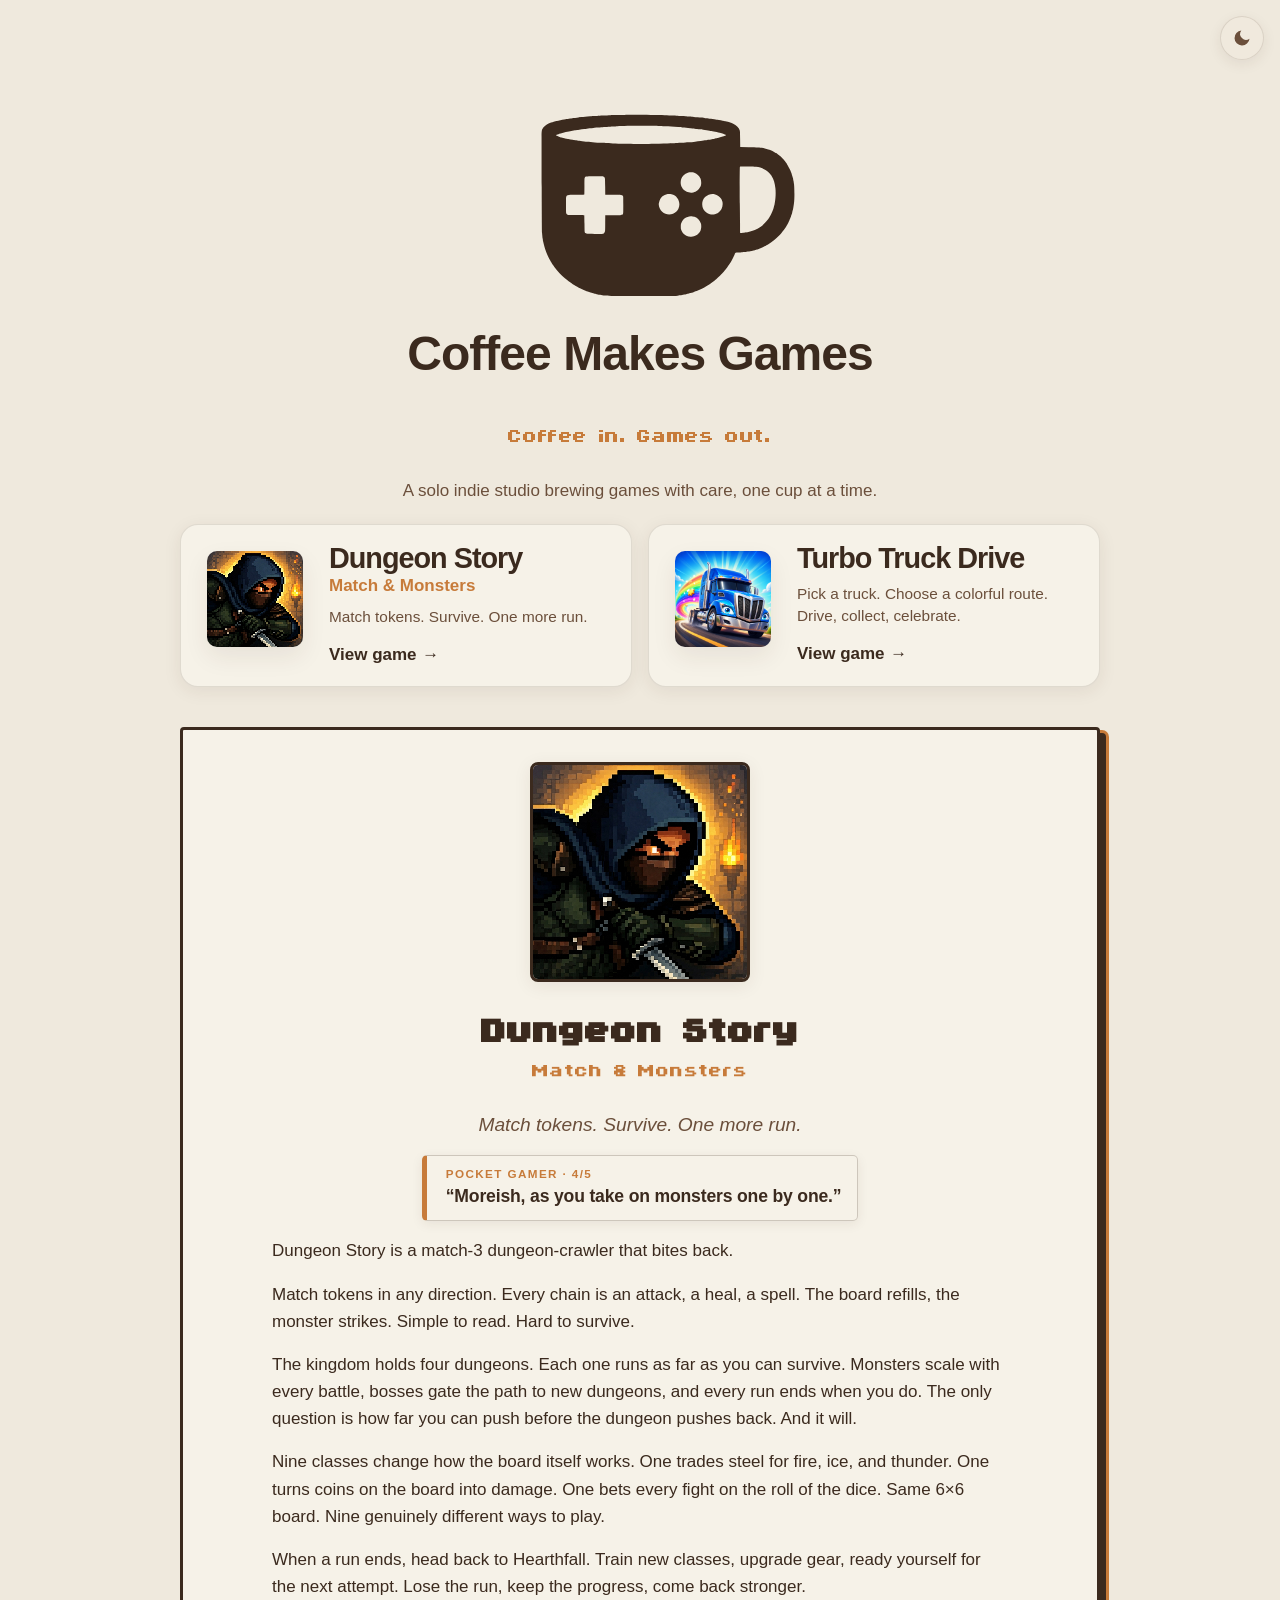
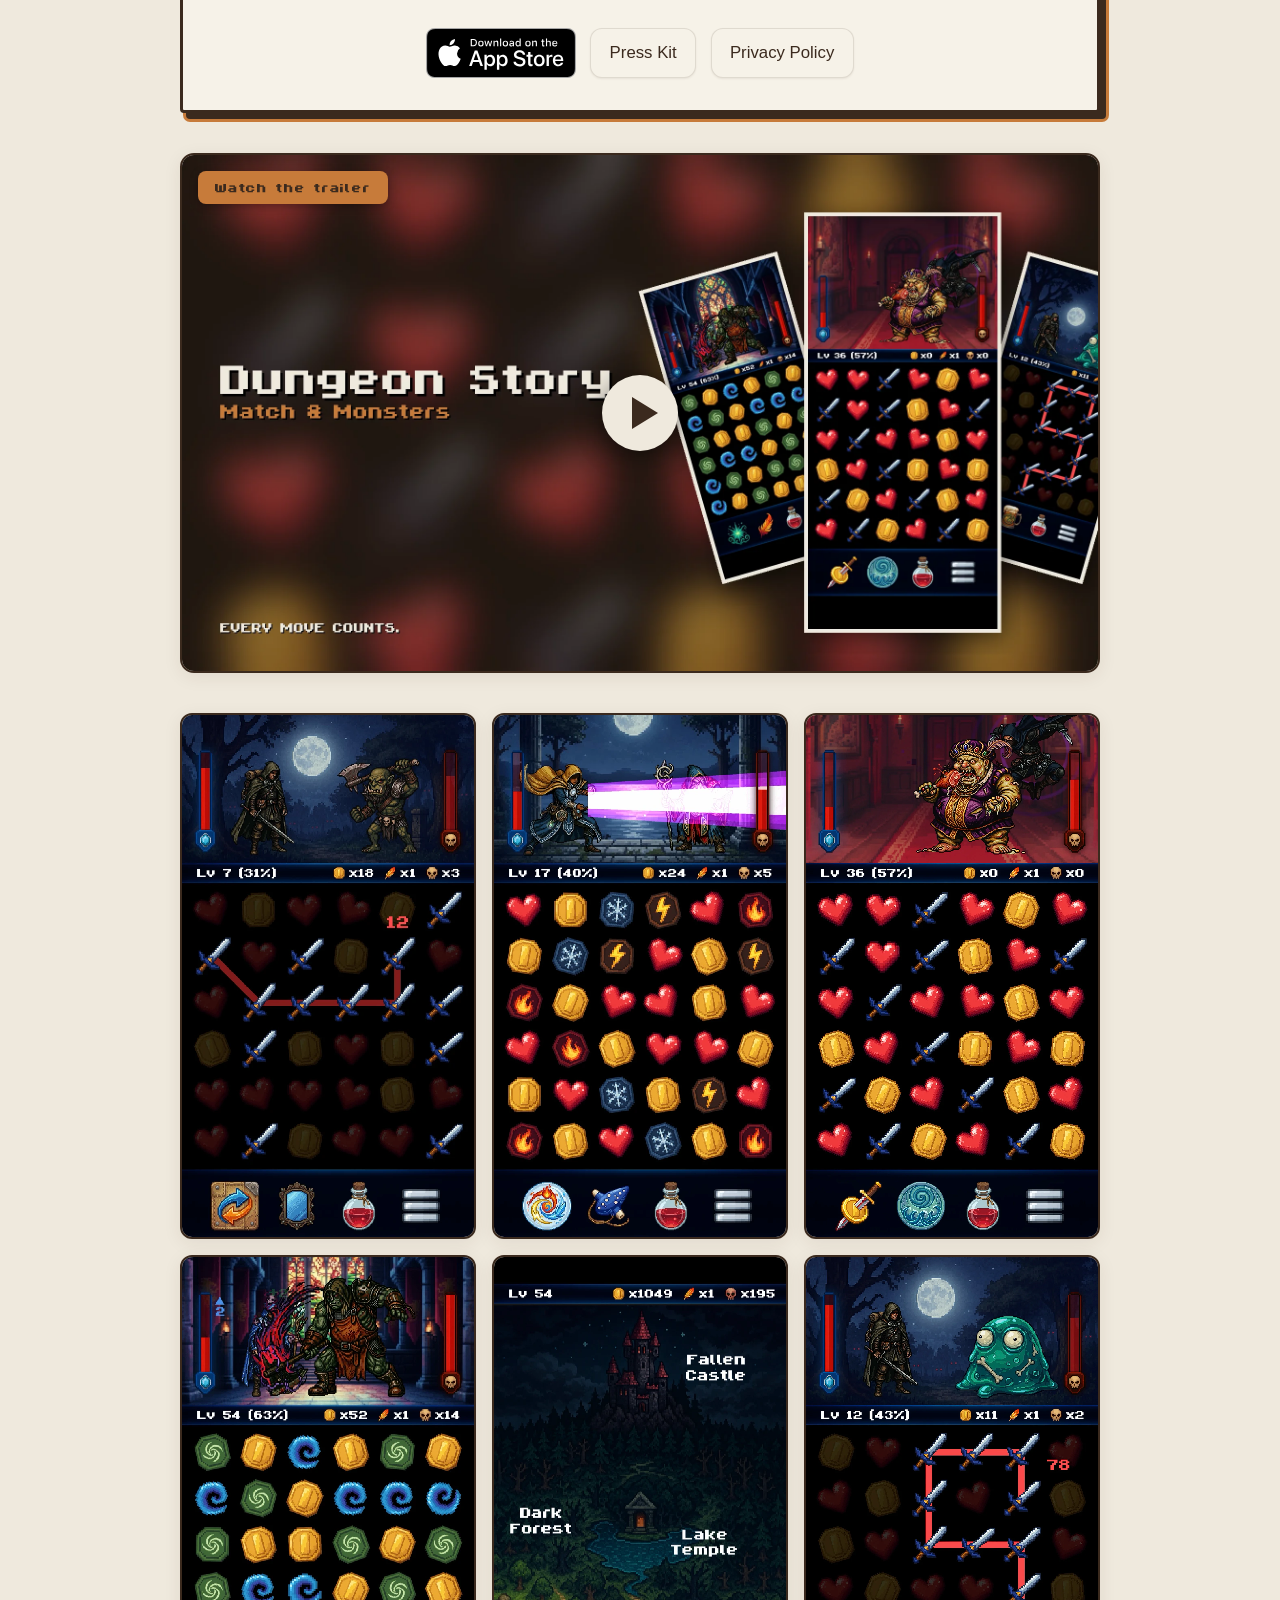
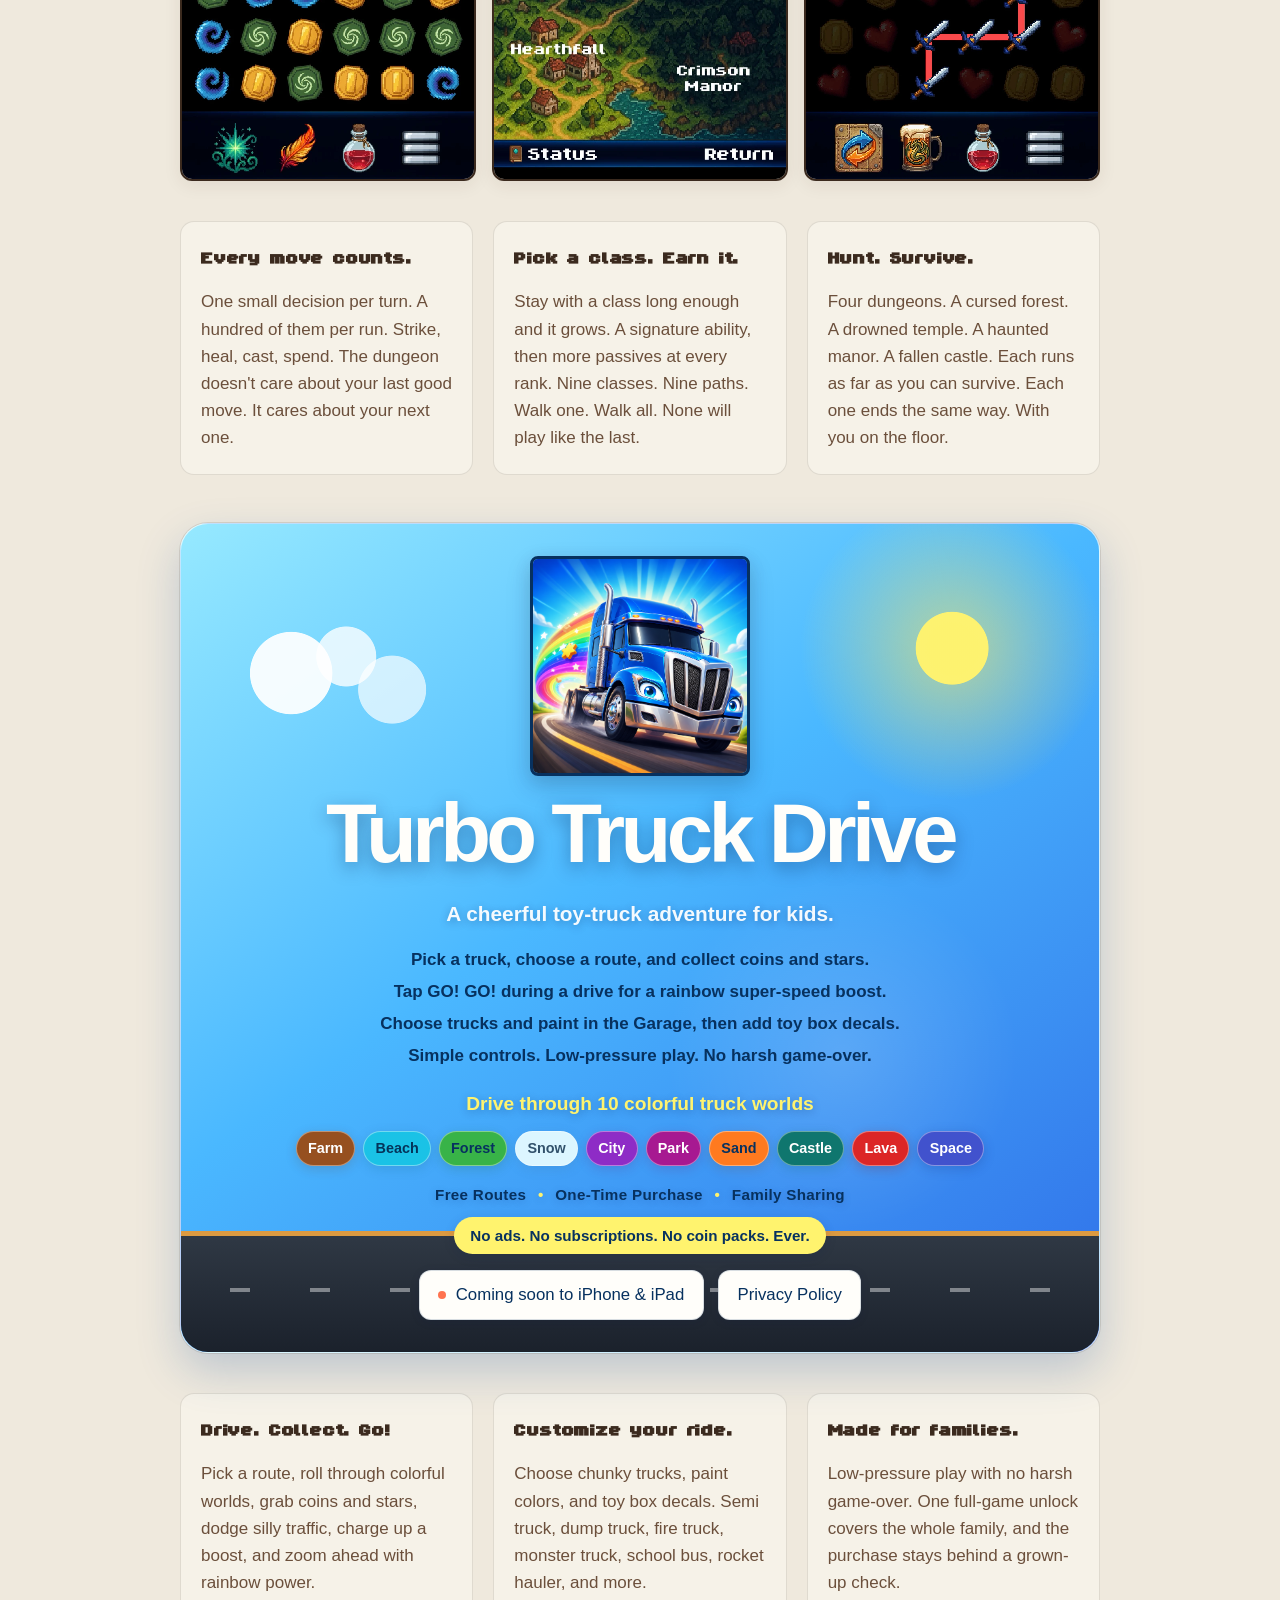
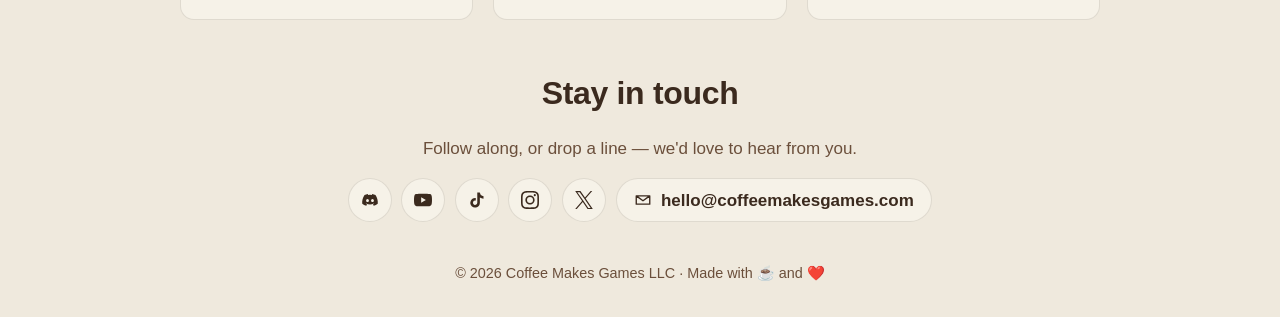
==== index.html @ 4bab3f02 "update studio site Co-authored-by: Copilot <223556219+Copilot@users.noreply.github.com>" ====
<!doctype html>
<html lang="en">
<head>
  <meta charset="utf-8" />
  <meta name="viewport" content="width=device-width, initial-scale=1, viewport-fit=cover" />
  <title>Coffee Makes Games Studio — Indie Games</title>
  <meta name="description" content="Coffee Makes Games is a solo indie studio making games. Dungeon Story: Match &amp; Monsters is available now on the App Store." />
  <meta name="theme-color" content="#EFE9DD" />
  <link rel="canonical" href="https://coffeemakesgames.com/" />

  <link rel="icon" type="image/png" sizes="32x32" href="/assets/favicon-32.png" />
  <link rel="icon" type="image/png" sizes="16x16" href="/assets/favicon-16.png" />
  <link rel="apple-touch-icon" sizes="180x180" href="/assets/apple-touch-icon.png" />

  <meta property="og:type" content="website" />
  <meta property="og:url" content="https://coffeemakesgames.com/" />
  <meta property="og:title" content="Coffee Makes Games — Coffee in. Games out." />
  <meta property="og:description" content="A solo indie studio brewing games with care. Dungeon Story: Match &amp; Monsters is available now on the App Store." />
  <meta property="og:image" content="https://coffeemakesgames.com/assets/og-image.png" />
  <meta name="twitter:card" content="summary_large_image" />
  <meta name="twitter:site" content="@coffeemakesgame" />
  <meta name="twitter:title" content="Coffee Makes Games" />
  <meta name="twitter:description" content="A solo indie studio brewing games with care. Dungeon Story: Match &amp; Monsters is available now on the App Store." />
  <meta name="twitter:image" content="https://coffeemakesgames.com/assets/og-image.png" />

  <link rel="stylesheet" href="/styles.css" />

  <script>
    // Apply saved theme before paint to avoid flash of wrong theme.
    (function () {
      try {
        var saved = localStorage.getItem('theme');
        if (saved === 'dark' || saved === 'light') {
          document.documentElement.setAttribute('data-theme', saved);
        }
      } catch (e) {}
    })();
  </script>
</head>
<body>
  <a class="skip-link" href="#main">Skip to content</a>

  <button class="theme-toggle theme-toggle--floating" type="button" aria-label="Toggle dark mode" aria-pressed="false" title="Toggle dark mode">
    <svg class="icon-moon" viewBox="0 0 24 24" aria-hidden="true" focusable="false">
      <path fill="currentColor" d="M21 12.79A9 9 0 1 1 11.21 3a7 7 0 0 0 9.79 9.79Z"/>
    </svg>
    <svg class="icon-sun" viewBox="0 0 24 24" aria-hidden="true" focusable="false">
      <g fill="none" stroke="currentColor" stroke-width="2" stroke-linecap="round">
        <circle cx="12" cy="12" r="4" fill="currentColor" stroke="none"/>
        <path d="M12 2v2M12 20v2M2 12h2M20 12h2M4.93 4.93l1.41 1.41M17.66 17.66l1.41 1.41M4.93 19.07l1.41-1.41M17.66 6.34l1.41-1.41"/>
      </g>
    </svg>
  </button>

  <header class="site-header" aria-hidden="true">
    <div class="site-header-inner">
      <a class="brand" href="/" aria-label="Coffee Makes Games Studio — home">
        <img src="/assets/studio-mark.svg" alt="" width="24" height="24" />
        <span>Coffee Makes Games Studio</span>
      </a>
      <div class="header-actions">
        <nav aria-label="Primary">
          <a href="#games">Games</a>
          <a href="#contact">Contact</a>
        </nav>
        <button class="theme-toggle" type="button" aria-label="Toggle dark mode" aria-pressed="false" title="Toggle dark mode">
          <svg class="icon-moon" viewBox="0 0 24 24" aria-hidden="true" focusable="false">
            <path fill="currentColor" d="M21 12.79A9 9 0 1 1 11.21 3a7 7 0 0 0 9.79 9.79Z"/>
          </svg>
          <svg class="icon-sun" viewBox="0 0 24 24" aria-hidden="true" focusable="false">
            <g fill="none" stroke="currentColor" stroke-width="2" stroke-linecap="round">
              <circle cx="12" cy="12" r="4" fill="currentColor" stroke="none"/>
              <path d="M12 2v2M12 20v2M2 12h2M20 12h2M4.93 4.93l1.41 1.41M17.66 17.66l1.41 1.41M4.93 19.07l1.41-1.41M17.66 6.34l1.41-1.41"/>
            </g>
          </svg>
        </button>
      </div>
    </div>
  </header>

  <main id="main">
    <section class="hero">
      <div class="hero-logo">
                <svg xmlns="http://www.w3.org/2000/svg" viewBox="0 250 1472.620325 1397.704157" preserveAspectRatio="xMidYMid meet" class="cmg-mark" aria-label="Coffee Makes Games" role="img">
          <g transform="translate(-87.615694,1647.870927) scale(0.100000,-0.100000)"
        fill="#000000" stroke="none">
            <path class="mug" fill="currentColor" d="M5695 10549 c-77 -3 -257 -7 -400 -8 -143 -1 -332 -6 -420 -11 -88
        -6 -275 -15 -415 -20 -140 -5 -295 -14 -345 -20 -49 -5 -128 -10 -175 -10 -47
        0 -150 -6 -230 -14 -239 -24 -389 -38 -500 -46 -58 -4 -143 -13 -190 -18 -112
        -15 -268 -33 -355 -42 -38 -4 -97 -12 -130 -18 -83 -15 -199 -33 -265 -42 -79
        -10 -299 -52 -375 -71 -22 -6 -53 -13 -70 -15 -16 -3 -55 -12 -85 -20 -30 -9
        -80 -22 -110 -30 -30 -9 -68 -20 -85 -26 -16 -5 -43 -14 -60 -18 -116 -33
        -292 -118 -380 -185 -80 -61 -96 -78 -145 -155 -78 -121 -85 -171 -84 -565 1
        -176 4 -1465 8 -2865 4 -1552 11 -2588 17 -2655 25 -276 29 -312 39 -345 5
        -19 10 -50 10 -69 0 -19 6 -60 14 -90 15 -57 30 -124 46 -196 5 -22 18 -71 30
        -110 11 -38 25 -83 30 -100 17 -59 65 -192 110 -305 44 -110 116 -259 175
        -365 19 -33 37 -67 41 -75 20 -41 179 -283 248 -375 144 -192 409 -475 591
        -632 121 -104 519 -393 540 -393 3 0 33 -17 67 -38 52 -32 168 -97 238 -133
        66 -34 254 -119 320 -144 25 -10 54 -21 65 -26 11 -5 34 -13 50 -18 17 -5 55
        -19 85 -31 30 -12 69 -25 85 -30 17 -5 44 -13 60 -18 17 -6 57 -18 90 -27 33
        -9 76 -22 95 -28 19 -6 53 -14 75 -18 22 -4 60 -13 85 -19 95 -24 137 -32 195
        -40 33 -4 92 -12 130 -18 39 -6 102 -16 140 -22 170 -26 594 -31 2368 -27
        1651 3 1829 5 1897 20 41 10 91 17 110 17 51 0 321 51 401 76 26 8 55 14 65
        14 17 0 65 13 149 42 17 5 46 14 65 18 34 8 106 32 145 49 20 9 70 28 148 57
        23 9 57 22 75 30 17 8 47 20 65 28 177 76 381 187 622 339 27 17 323 239 365
        273 113 94 363 340 455 448 28 32 64 75 81 95 55 64 179 234 235 321 85 132
        92 143 113 180 11 19 30 53 42 75 13 22 46 87 74 145 50 103 61 125 95 205 43
        98 24 89 202 97 87 3 193 11 236 17 43 6 104 11 135 11 31 1 86 7 122 15 36 8
        83 14 104 15 22 0 65 6 95 14 63 16 136 33 196 46 22 4 54 12 70 18 17 6 57
        18 90 27 56 16 76 23 175 60 125 47 191 75 315 137 92 45 78 37 220 123 243
        147 417 286 629 506 160 166 359 425 425 554 6 11 26 47 45 80 19 33 44 80 56
        105 12 25 26 52 31 60 5 8 12 22 15 30 3 8 12 29 19 45 35 80 44 103 60 145 9
        25 23 60 31 78 8 18 14 39 14 47 0 8 6 29 14 47 23 56 38 101 46 143 11 52 29
        121 43 165 6 19 14 58 18 85 4 28 12 75 17 105 36 182 50 358 54 653 3 260
        -11 598 -28 675 -8 35 -14 80 -14 101 0 21 -7 58 -15 81 -8 23 -15 54 -15 68
        0 14 -7 50 -16 81 -8 31 -22 81 -31 111 -8 30 -21 70 -29 88 -8 18 -14 39 -14
        47 0 8 -7 31 -16 52 -9 21 -22 52 -29 68 -7 17 -22 54 -34 83 -32 79 -138 279
        -182 346 -21 32 -39 60 -39 63 0 10 -129 173 -194 247 -107 120 -335 311 -416
        349 -8 4 -28 16 -45 27 -59 37 -258 133 -340 163 -107 38 -133 47 -215 68 -25
        6 -67 17 -94 25 -26 8 -60 14 -75 14 -14 0 -42 5 -61 10 -75 23 -275 33 -755
        39 l-500 6 -5 460 c-5 471 -6 476 -46 558 -8 16 -14 33 -14 37 0 19 -60 97
        -112 145 -64 61 -138 110 -233 154 -38 18 -82 39 -97 47 -14 8 -35 14 -45 14
        -10 0 -23 4 -28 9 -6 4 -44 18 -85 30 -41 13 -91 28 -110 34 -19 6 -53 14 -75
        17 -22 4 -60 12 -85 18 -92 22 -304 63 -380 72 -60 8 -158 23 -291 46 -47 7
        -104 14 -126 14 -23 0 -77 7 -120 15 -43 8 -103 15 -133 15 -30 0 -75 5 -100
        11 -25 6 -97 14 -160 19 -147 11 -327 28 -455 41 -55 6 -170 15 -255 20 -85 5
        -193 13 -240 18 -47 6 -130 10 -185 11 -55 0 -143 5 -195 11 -52 5 -198 14
        -325 19 -126 5 -349 14 -495 20 -615 25 -2013 37 -2355 19z m2125 -650 c58 -5
        186 -11 285 -14 171 -5 434 -22 735 -47 74 -6 182 -14 240 -18 127 -9 294 -25
        455 -45 66 -9 140 -15 165 -15 25 0 65 -5 90 -11 25 -6 88 -14 140 -19 52 -5
        129 -14 170 -20 41 -6 127 -18 190 -26 131 -17 277 -39 365 -56 33 -6 85 -15
        115 -18 122 -16 505 -101 595 -131 17 -6 44 -14 60 -19 17 -4 41 -12 55 -18
        39 -15 103 -40 123 -46 25 -8 1 -44 -38 -55 -16 -5 -55 -19 -85 -31 -30 -12
        -77 -28 -105 -36 -27 -8 -72 -21 -100 -30 -27 -8 -68 -19 -90 -23 -22 -4 -56
        -12 -75 -19 -39 -12 -120 -31 -165 -38 -16 -3 -59 -11 -95 -19 -175 -37 -217
        -45 -245 -45 -16 0 -55 -7 -85 -15 -30 -8 -71 -15 -90 -15 -19 0 -71 -6 -115
        -14 -107 -20 -231 -37 -335 -46 -47 -4 -119 -12 -160 -18 -107 -16 -274 -32
        -430 -42 -74 -5 -169 -14 -210 -19 -41 -6 -122 -11 -180 -11 -58 -1 -154 -5
        -215 -10 -104 -9 -282 -16 -1070 -40 -423 -12 -1671 -12 -2060 0 -165 6 -446
        15 -625 20 -179 5 -334 12 -345 15 -11 3 -117 10 -235 15 -233 10 -433 24
        -605 42 -60 6 -157 14 -215 18 -103 7 -228 21 -385 41 -44 6 -120 15 -170 20
        -49 5 -108 13 -130 19 -22 5 -61 10 -86 10 -25 0 -59 4 -75 10 -16 5 -63 14
        -104 19 -83 11 -171 26 -240 43 -25 6 -65 14 -90 18 -25 4 -67 13 -95 20 -27
        6 -77 19 -110 27 -33 8 -82 20 -110 28 -27 8 -59 16 -70 19 -39 9 -91 29 -200
        76 -50 22 -50 22 -20 46 17 13 36 24 43 24 8 0 28 6 45 13 52 22 100 38 137
        47 19 4 49 13 65 18 99 35 360 94 640 146 44 8 107 20 140 26 33 6 89 15 125
        20 36 4 92 12 125 18 116 21 211 34 298 42 49 4 116 13 150 19 72 12 238 30
        387 41 58 5 134 13 170 19 36 6 94 11 130 11 36 0 120 7 185 15 66 8 158 15
        205 15 47 0 148 7 225 15 77 8 190 15 250 15 61 0 166 5 235 11 309 26 2246
        33 2520 8z m5545 -2374 c339 -45 583 -157 770 -357 84 -89 97 -106 146 -189
        119 -201 179 -397 213 -704 28 -242 14 -599 -30 -810 -8 -38 -14 -81 -14 -94
        0 -13 -6 -44 -14 -70 -14 -43 -25 -86 -46 -171 -9 -39 -26 -90 -45 -135 -7
        -16 -20 -50 -30 -75 -29 -74 -126 -267 -162 -321 -18 -28 -33 -53 -33 -55 0
        -3 -35 -51 -77 -107 -156 -207 -387 -408 -588 -512 -27 -14 -57 -29 -65 -34
        -102 -59 -322 -133 -520 -175 -81 -17 -388 -50 -417 -44 -17 3 -18 33 -18 583
        -1 319 -7 821 -14 1115 -12 505 -8 2140 5 2162 10 16 808 10 939 -7z m-3629
        -331 c182 -59 341 -203 402 -364 44 -116 48 -338 7 -420 -7 -14 -21 -43 -31
        -65 -41 -87 -190 -245 -231 -245 -5 0 -14 -5 -21 -12 -24 -24 -111 -49 -232
        -67 -87 -14 -219 13 -327 65 -78 37 -204 143 -224 189 -5 11 -19 36 -30 55
        -78 128 -94 324 -40 485 55 167 195 301 386 371 78 28 265 33 341 8z m-5241
        -252 c82 -57 79 -37 85 -567 l5 -470 470 -5 c526 -6 510 -3 558 -80 22 -35 22
        -39 22 -520 0 -485 0 -485 -23 -516 -53 -71 -35 -68 -557 -74 l-470 -5 -3
        -473 c-2 -516 1 -487 -61 -555 -55 -61 -52 -60 -550 -58 -475 3 -485 4 -537
        48 -54 47 -53 34 -58 549 -3 262 -9 481 -13 485 -5 5 -220 9 -478 11 -529 3
        -496 -1 -556 82 -29 39 -29 39 -29 511 0 652 -63 589 593 593 364 2 477 6 477
        15 0 7 1 224 3 482 2 470 2 470 27 503 50 68 41 66 505 72 530 6 539 6 590
        -28z m3950 -1017 c365 -75 563 -494 400 -845 -31 -67 -45 -85 -114 -156 -227
        -228 -594 -236 -831 -17 -116 108 -201 293 -200 440 0 35 31 168 52 223 103
        269 392 417 693 355z m2503 9 c177 -44 292 -124 387 -269 109 -167 117 -393
        21 -595 -33 -68 -160 -209 -207 -229 -13 -6 -31 -15 -39 -20 -113 -67 -303
        -91 -429 -55 -101 30 -243 113 -291 171 -109 132 -144 216 -156 383 -8 95 25
        252 62 301 5 8 19 31 29 52 11 22 52 69 91 107 146 138 353 198 532 154z
        m-1278 -1298 c47 -7 99 -19 115 -26 187 -79 284 -179 365 -375 48 -116 27
        -354 -42 -477 -39 -70 -144 -183 -195 -211 -152 -83 -184 -92 -340 -91 -78 1
        -148 5 -155 10 -7 6 -40 21 -73 34 -74 29 -178 104 -226 162 -37 45 -99 152
        -99 172 0 6 -7 25 -16 41 -26 46 -25 282 0 350 98 265 280 400 571 423 6 1 48
        -5 95 -12z"/>
            <path id="wispL" class="wisp wisp-l" transform="translate(-2200, 0)" fill="currentColor" d="M6447 16473 c-3 -5 15 -29 40 -54 187 -181 283 -425 283 -717 0 -141
        -6 -184 -47 -332 -95 -341 -323 -636 -883 -1140 -172 -155 -243 -223 -400
        -386 -101 -105 -189 -210 -254 -303 -57 -81 -69 -103 -171 -311 -17 -34 -69
        -208 -91 -305 -26 -114 -26 -473 0 -590 23 -103 57 -217 68 -230 4 -5 8 -18 8
        -28 0 -10 6 -31 14 -45 8 -15 31 -61 51 -102 153 -313 420 -577 755 -745 101
        -51 153 -73 205 -89 33 -10 70 -22 82 -27 42 -16 37 21 -10 70 -24 25 -61 69
        -83 96 -21 28 -42 52 -45 55 -3 3 -9 12 -12 20 -4 8 -16 29 -27 45 -123 190
        -180 393 -180 647 0 225 25 355 110 568 125 314 358 606 795 995 258 229 525
        516 621 665 91 143 191 358 214 460 4 19 12 55 18 80 38 160 49 311 32 435 -7
        50 -15 113 -19 140 -4 28 -12 66 -19 85 -6 19 -20 62 -31 95 -31 93 -44 126
        -68 170 -12 22 -32 60 -45 85 -71 136 -277 367 -413 460 -27 19 -52 38 -55 41
        -3 3 -27 19 -53 35 -27 16 -61 37 -75 46 -15 10 -34 20 -42 24 -8 3 -22 10
        -30 15 -8 5 -22 12 -30 15 -8 3 -28 12 -45 19 -88 37 -159 53 -168 38z"/>
            <path id="wispR" class="wisp wisp-r" transform="translate(1100, 0)" fill="currentColor" d="M8513 15122 c-9 -6 -9 -13 0 -29 17 -30 52 -102 68 -138 85 -199 61
        -547 -52 -745 -5 -8 -13 -25 -19 -38 -5 -12 -27 -48 -47 -80 -21 -31 -41 -64
        -44 -72 -34 -76 -343 -386 -664 -666 -228 -199 -527 -527 -601 -659 -76 -137
        -111 -224 -158 -395 -56 -202 -40 -504 38 -733 9 -26 20 -55 24 -64 5 -10 25
        -49 43 -88 84 -174 266 -361 431 -444 23 -12 50 -26 58 -31 32 -18 89 -40 107
        -40 10 -1 29 -7 43 -15 58 -33 87 -12 50 35 -18 23 -90 164 -90 176 0 3 -6 20
        -13 37 -25 60 -39 102 -48 147 -4 25 -13 61 -18 80 -17 55 -14 284 5 354 101
        389 267 611 809 1075 325 280 475 434 580 601 38 59 95 172 95 187 0 6 6 24
        14 40 46 93 76 265 76 438 0 188 -29 330 -105 500 -7 17 -16 37 -19 45 -3 8
        -15 29 -26 45 -11 17 -23 37 -27 45 -48 106 -280 320 -423 392 -25 12 -52 28
        -60 35 -9 6 -21 9 -27 5z"/>
          
            <use href="#wispR" class="wisp wisp-r-2" transform="translate(-1100, 0)" />
          </g>
        </svg>
      </div>
      <h1 class="wordmark">Coffee Makes Games</h1>
      <p class="tagline">Coffee in. Games out.</p>
      <p class="hero-sub">A solo indie studio brewing games with care, one cup at a time.</p>
    </section>

    <section id="games" class="games-catalog" aria-labelledby="games-title">
      <h2 id="games-title" class="visually-hidden">Games</h2>

      <div class="game-card-grid">
        <a class="game-card game-card--dungeon" href="#dungeon-story">
          <span class="game-card-art">
            <img src="/assets/dungeon-story/app-icon.png" alt="" width="220" height="220" loading="lazy" />
          </span>
          <span class="game-card-content">
            <span class="game-card-title">Dungeon Story</span>
            <span class="game-card-kicker">Match &amp; Monsters</span>
            <span class="game-card-copy">Match tokens. Survive. One more run.</span>
            <span class="game-card-link">View game</span>
          </span>
        </a>

        <a class="game-card game-card--truck" href="#turbo-truck-drive">
          <span class="game-card-art">
            <img src="/assets/turbo-truck-drive/app-icon.png" alt="" width="1024" height="1024" loading="lazy" />
          </span>
          <span class="game-card-content">
            <span class="game-card-title">Turbo Truck Drive</span>
            <span class="game-card-copy">Pick a truck. Choose a colorful route. Drive, collect, celebrate.</span>
            <span class="game-card-link">View game</span>
          </span>
        </a>
      </div>
    </section>

    <section id="dungeon-story" class="game-block">
      <div class="pixel-frame">
        <img class="key-art" src="/assets/dungeon-story/app-icon.png" alt="Dungeon Story key art — a hooded rogue with a torch in a dungeon" width="220" height="220" />
        <h2 class="pixel-title">Dungeon Story</h2>
        <p class="pixel-subtitle">Match &amp; Monsters</p>
        <p class="pixel-tagline">Match tokens. Survive. One more run.</p>
        <a class="review-badge" href="https://www.pocketgamer.com/dungeon-story-match-monsters/review/" rel="noopener" target="_blank" aria-label="Read Pocket Gamer's Dungeon Story: Match &amp; Monsters review">
          <span class="review-badge-meta">Pocket Gamer · 4/5</span>
          <span class="review-badge-quote">“Moreish, as you take on monsters one by one.”</span>
        </a>

        <p class="pitch">
          Dungeon Story is a match-3 dungeon-crawler that bites back.
        </p>

        <p class="pitch">
          Match tokens in any direction. Every chain is an attack, a heal, a spell. The board refills, the
          monster strikes. Simple to read. Hard to survive.
        </p>

        <p class="pitch">
          The kingdom holds four dungeons. Each one runs as far as you can survive. Monsters scale with every
          battle, bosses gate the path to new dungeons, and every run ends when you do. The only question is how
          far you can push before the dungeon pushes back. And it will.
        </p>

        <p class="pitch">
          Nine classes change how the board itself works. One trades steel for fire, ice, and thunder. One turns
          coins on the board into damage. One bets every fight on the roll of the dice. Same 6×6 board. Nine
          genuinely different ways to play.
        </p>

        <p class="pitch">
          When a run ends, head back to Hearthfall. Train new classes, upgrade gear, ready yourself for the next
          attempt. Lose the run, keep the progress, come back stronger.
        </p>

        <div class="cta-row">
          <a class="appstore-badge" href="https://apps.apple.com/us/app/dungeon-story-match-monsters/id6764169713" rel="noopener" target="_blank" aria-label="Download Dungeon Story: Match &amp; Monsters on the App Store">
            <img src="/assets/app-store-badge.svg" alt="Download on the App Store" width="120" height="40" />
          </a>
          <a class="policy-cta" href="/dungeon-story/press/">Press Kit</a>
          <a class="policy-cta" href="/dungeon-story/privacy/">Privacy Policy</a>
        </div>
      </div>

      <div class="trailer">
        <button class="trailer-thumb" type="button" aria-label="Play Dungeon Story trailer" data-video-id="pGMHCuEA0Os">
          <img src="/assets/dungeon-story/trailer-poster.webp" alt="Dungeon Story — Match &amp; Monsters trailer" width="1920" height="1080" loading="lazy" />
          <span class="trailer-play" aria-hidden="true">
            <svg viewBox="0 0 80 80" width="80" height="80" focusable="false">
              <circle cx="40" cy="40" r="38" fill="currentColor" />
              <polygon points="32,24 32,56 58,40" fill="#3B2A1E" />
            </svg>
          </span>
          <span class="trailer-label">Watch the trailer</span>
        </button>
      </div>

      <div class="screenshots" aria-label="Dungeon Story screenshots">
        <img src="/assets/dungeon-story/screenshot-1.webp" alt="Dungeon Story — chain in motion on the battle board" loading="lazy" />
        <img src="/assets/dungeon-story/screenshot-2.webp" alt="Dungeon Story — Arcanist channels a beam at a wizard in a moonlit ruin, board below mixing fire, ice, and lightning runes" loading="lazy" />
        <img src="/assets/dungeon-story/screenshot-3.webp" alt="Dungeon Story — Thief strikes the Feast King in a candle-lit Crimson Manor throne hall" loading="lazy" />
        <img src="/assets/dungeon-story/screenshot-4.webp" alt="Dungeon Story — Necromancer faces a towering orc brute beneath a stained-glass cathedral window" loading="lazy" />
        <img src="/assets/dungeon-story/screenshot-5.webp" alt="Dungeon Story — world map showing Hearthfall village, Dark Forest, Lake Temple, Crimson Manor, and the Fallen Castle on the horizon" loading="lazy" />
        <img src="/assets/dungeon-story/screenshot-6.webp" alt="Dungeon Story — Ranger lines up a massive sword chain against a moonlit forest slime for 78 damage" loading="lazy" />
      </div>

      <ul class="features" aria-label="Key features">
        <li>
          <h3>Every move counts.</h3>
          <p>One small decision per turn. A hundred of them per run. Strike, heal, cast, spend. The dungeon doesn't care about your last good move. It cares about your next one.</p>
        </li>
        <li>
          <h3>Pick a class. Earn it.</h3>
          <p>Stay with a class long enough and it grows. A signature ability, then more passives at every rank. Nine classes. Nine paths. Walk one. Walk all. None will play like the last.</p>
        </li>
        <li>
          <h3>Hunt. Survive.</h3>
          <p>Four dungeons. A cursed forest. A drowned temple. A haunted manor. A fallen castle. Each runs as far as you can survive. Each one ends the same way. With you on the floor.</p>
        </li>
      </ul>
    </section>

    <section id="turbo-truck-drive" class="game-block truck-block">
      <div class="truck-frame">
        <img class="truck-key-art" src="/assets/turbo-truck-drive/app-icon.png" alt="Turbo Truck Drive key art — a blue semi truck driving under a rainbow" width="1024" height="1024" loading="lazy" />
        <h2 class="truck-title">Turbo Truck Drive</h2>
        <p class="truck-tagline">A cheerful toy-truck adventure for kids.</p>

        <p class="pitch truck-pitch-lines">
          <span>Pick a truck, choose a route, and collect coins and stars.</span>
          <span>Tap GO! GO! during a drive for a rainbow super-speed boost.</span>
          <span>Choose trucks and paint in the Garage, then add toy box decals.</span>
          <span>Simple controls. Low-pressure play. No harsh game-over.</span>
        </p>

        <p class="truck-world-callout">
          Drive through 10 colorful truck worlds
        </p>

        <div class="truck-route-list" aria-label="Turbo Truck Drive route worlds">
          <span class="truck-route-chip truck-route-chip--farm">Farm</span>
          <span class="truck-route-chip truck-route-chip--beach">Beach</span>
          <span class="truck-route-chip truck-route-chip--forest">Forest</span>
          <span class="truck-route-chip truck-route-chip--snow">Snow</span>
          <span class="truck-route-chip truck-route-chip--city">City</span>
          <span class="truck-route-chip truck-route-chip--park">Park</span>
          <span class="truck-route-chip truck-route-chip--sand">Sand</span>
          <span class="truck-route-chip truck-route-chip--castle">Castle</span>
          <span class="truck-route-chip truck-route-chip--lava">Lava</span>
          <span class="truck-route-chip truck-route-chip--space">Space</span>
        </div>

        <div class="truck-trust-strip" aria-label="Turbo Truck Drive parent trust">
          <p class="truck-trust-row">Free Routes <span aria-hidden="true">•</span> One-Time Purchase <span aria-hidden="true">•</span> Family Sharing</p>
          <p class="truck-trust-banner"><strong>No ads. No subscriptions. No coin packs. Ever.</strong></p>
        </div>

        <div class="cta-row">
          <span class="coming-soon-badge">Coming soon to iPhone &amp; iPad</span>
          <a class="policy-cta" href="/turbo-truck-drive/privacy/">Privacy Policy</a>
        </div>
      </div>

      <ul class="features truck-features" aria-label="Turbo Truck Drive key features">
        <li>
          <h3>Drive. Collect. Go!</h3>
          <p>Pick a route, roll through colorful worlds, grab coins and stars, dodge silly traffic, charge up a boost, and zoom ahead with rainbow power.</p>
        </li>
        <li>
          <h3>Customize your ride.</h3>
          <p>Choose chunky trucks, paint colors, and toy box decals. Semi truck, dump truck, fire truck, monster truck, school bus, rocket hauler, and more.</p>
        </li>
        <li>
          <h3>Made for families.</h3>
          <p>Low-pressure play with no harsh game-over. One full-game unlock covers the whole family, and the purchase stays behind a grown-up check.</p>
        </li>
      </ul>
    </section>

    <section id="contact" class="contact">
      <h2>Stay in touch</h2>
      <p>Follow along, or drop a line — we'd love to hear from you.</p>
      <div class="contact-row">
        <a class="social-btn" href="https://discord.gg/bsuxJBZn" rel="noopener" target="_blank" aria-label="Join Coffee Makes Games on Discord">
          <svg class="social-icon" width="18" height="18" viewBox="0 0 24 24" aria-hidden="true" focusable="false">
            <path fill="currentColor" d="M19.27 5.33C17.94 4.71 16.5 4.26 15 4c-.2.36-.44.85-.61 1.24a16.4 16.4 0 0 0-4.78 0C9.44 4.85 9.2 4.36 9 4c-1.5.26-2.94.71-4.27 1.33C2.03 9.36 1.3 13.28 1.66 17.14A17.1 17.1 0 0 0 6.9 19.8c.42-.57.8-1.18 1.12-1.83-.62-.23-1.21-.52-1.77-.85.15-.11.29-.23.43-.35a12.24 12.24 0 0 0 10.64 0c.14.12.28.24.43.35-.56.33-1.15.62-1.78.85.33.65.7 1.26 1.13 1.83a17.06 17.06 0 0 0 5.24-2.66c.43-4.48-.72-8.36-3.07-11.81ZM8.68 14.75c-1.03 0-1.88-.95-1.88-2.12 0-1.16.83-2.11 1.88-2.11 1.06 0 1.9.96 1.88 2.11 0 1.17-.83 2.12-1.88 2.12Zm6.64 0c-1.03 0-1.88-.95-1.88-2.12 0-1.16.83-2.11 1.88-2.11 1.06 0 1.9.96 1.88 2.11 0 1.17-.82 2.12-1.88 2.12Z"/>
          </svg>
        </a>
        <a class="social-btn" href="https://www.youtube.com/@CoffeeMakesGamesStudio" rel="me noopener" target="_blank" aria-label="Coffee Makes Games on YouTube">
          <svg class="social-icon" width="18" height="18" viewBox="0 0 24 24" aria-hidden="true" focusable="false">
            <path fill="currentColor" d="M23.498 6.186a3.016 3.016 0 0 0-2.122-2.136C19.505 3.545 12 3.545 12 3.545s-7.505 0-9.377.505A3.017 3.017 0 0 0 .502 6.186C0 8.07 0 12 0 12s0 3.93.502 5.814a3.016 3.016 0 0 0 2.122 2.136c1.871.505 9.376.505 9.376.505s7.505 0 9.377-.505a3.015 3.015 0 0 0 2.122-2.136C24 15.93 24 12 24 12s0-3.93-.502-5.814zM9.545 15.568V8.432L15.818 12l-6.273 3.568z"/>
          </svg>
        </a>
        <a class="social-btn" href="https://www.tiktok.com/@coffeemakesgames" rel="me noopener" target="_blank" aria-label="Coffee Makes Games on TikTok">
          <svg class="social-icon" width="18" height="18" viewBox="0 0 24 24" aria-hidden="true" focusable="false">
            <path fill="currentColor" d="M19.59 6.69a4.83 4.83 0 0 1-3.77-4.25V2h-3.45v13.67a2.89 2.89 0 0 1-5.2 1.74 2.89 2.89 0 0 1 2.31-4.64c.29 0 .58.04.86.13V9.4a6.33 6.33 0 0 0-.86-.06A6.34 6.34 0 0 0 5 20.17a6.34 6.34 0 0 0 10.82-4.5V8.73a8.28 8.28 0 0 0 4.85 1.55V6.85c-.37 0-.73-.05-1.08-.16z"/>
          </svg>
        </a>
        <a class="social-btn" href="https://instagram.com/coffeemakesgames" rel="me noopener" target="_blank" aria-label="Coffee Makes Games on Instagram">
          <svg class="social-icon" width="18" height="18" viewBox="0 0 24 24" aria-hidden="true" focusable="false">
            <path fill="currentColor" d="M7.0301.084c-1.2768.0602-2.1487.264-2.911.5634-.7888.3075-1.4575.72-2.1228 1.3877-.6652.6677-1.075 1.3368-1.3802 2.127-.2954.7638-.4956 1.6365-.552 2.914-.0564 1.2775-.0689 1.6882-.0626 4.947.0062 3.2586.0206 3.6671.0825 4.9473.061 1.2765.264 2.1482.5635 2.9107.308.7889.72 1.4573 1.388 2.1228.6679.6655 1.3365 1.0743 2.1285 1.38.7632.295 1.6361.4961 2.9134.552 1.2773.056 1.6884.069 4.9462.0627 3.2578-.0062 3.668-.0207 4.9478-.0814 1.28-.0607 2.147-.2652 2.9098-.5633.7889-.3086 1.4578-.72 2.1228-1.3881.665-.6682 1.0745-1.3378 1.3795-2.1284.2957-.7632.4966-1.636.552-2.9124.056-1.2809.0692-1.6898.063-4.948-.0063-3.2583-.021-3.6668-.0817-4.9465-.0607-1.2797-.264-2.1487-.5633-2.9117-.3084-.7889-.72-1.4568-1.3876-2.1228C21.2982 1.33 20.628.9208 19.8378.6165 19.074.321 18.2017.1197 16.9244.0645 15.6471.0093 15.236-.005 11.977.0014 8.718.0076 8.31.0215 7.0301.0839m.1402 21.6932c-1.17-.0509-1.8053-.2453-2.2287-.408-.5606-.216-.96-.4771-1.3819-.895-.422-.4178-.6811-.8186-.9-1.378-.1644-.4234-.3624-1.058-.4171-2.228-.0595-1.2645-.072-1.6442-.079-4.848-.007-3.2037.0053-3.583.0607-4.848.05-1.169.2456-1.805.408-2.2282.216-.5613.4762-.96.895-1.3816.4188-.4217.8184-.6814 1.3783-.9003.423-.1651 1.0575-.3614 2.227-.4171 1.2655-.06 1.6447-.072 4.848-.079 3.2033-.007 3.5835.005 4.8495.0608 1.169.0508 1.8053.2445 2.228.408.5608.216.96.4754 1.3816.895.4217.4194.6816.8176.9005 1.3787.1653.4217.3617 1.056.4169 2.2263.0602 1.2655.0739 1.645.0796 4.848.0058 3.203-.0055 3.5834-.061 4.848-.051 1.17-.245 1.8055-.408 2.2294-.216.5604-.4763.96-.8954 1.3814-.419.4215-.8181.6811-1.3783.9-.4224.1649-1.0577.3617-2.2262.4174-1.2656.0595-1.6448.072-4.8493.079-3.2045.007-3.5825-.006-4.848-.0608M16.953 5.5864A1.44 1.44 0 1 0 18.39 4.144a1.44 1.44 0 0 0-1.437 1.4424M5.8385 12.012c.0067 3.4032 2.7706 6.1557 6.173 6.1493 3.4026-.0065 6.157-2.7701 6.1506-6.1733-.0065-3.4032-2.771-6.1565-6.174-6.1498-3.403.0067-6.156 2.771-6.1496 6.1738M8 12.0077a4 4 0 1 1 4.008 3.9921A3.9996 3.9996 0 0 1 8 12.0077"/>
          </svg>
        </a>
        <a class="social-btn" href="https://x.com/coffeemakesgame" rel="me noopener" target="_blank" aria-label="Coffee Makes Games on X">
          <svg class="social-icon" width="18" height="18" viewBox="0 0 24 24" aria-hidden="true" focusable="false">
            <path fill="currentColor" d="M14.234 10.162 22.977 0h-2.072l-7.591 8.824L7.251 0H.258l9.168 13.343L.258 24H2.33l8.016-9.318L16.749 24h6.993zm-2.837 3.299-.929-1.329L3.076 1.56h3.182l5.965 8.532.929 1.329 7.754 11.09h-3.182z"/>
          </svg>
        </a>
        <a class="email-btn" href="mailto:hello@coffeemakesgames.com">
          <svg class="social-icon" width="18" height="18" viewBox="0 0 24 24" aria-hidden="true" focusable="false">
            <path fill="none" stroke="currentColor" stroke-width="1.8" stroke-linecap="round" stroke-linejoin="round" d="M3 6.5h18v11H3z M3 6.5l9 6.5 9-6.5"/>
          </svg>
          <span>hello@coffeemakesgames.com</span>
        </a>
      </div>
    </section>
  </main>

  <footer class="site-footer">
    <p>© <span id="year">2026</span> Coffee Makes Games LLC · Made with ☕ and ❤️</p>
  </footer>

  <script>
    document.getElementById('year').textContent = new Date().getFullYear();

    // Lite YouTube embed: load the iframe only when the user clicks.
    (function () {
      const thumbs = document.querySelectorAll('.trailer-thumb');
      thumbs.forEach(function (btn) {
        btn.addEventListener('click', function () {
          const id = btn.getAttribute('data-video-id');
          if (!id) return;
          const wrap = document.createElement('div');
          wrap.className = 'trailer-iframe';
          const iframe = document.createElement('iframe');
          iframe.src = 'https://www.youtube-nocookie.com/embed/' + id +
            '?autoplay=1&rel=0&modestbranding=1&playsinline=1';
          iframe.title = 'Dungeon Story trailer';
          iframe.allow = 'accelerometer; autoplay; clipboard-write; encrypted-media; gyroscope; picture-in-picture; web-share';
          iframe.allowFullscreen = true;
          iframe.loading = 'lazy';
          wrap.appendChild(iframe);
          btn.replaceWith(wrap);
        });
      });
    })();

    // Reveal the sticky header once the hero has scrolled out of view.
    (function () {
      const header = document.querySelector('.site-header');
      const hero = document.querySelector('.hero');
      if (!header || !hero || !('IntersectionObserver' in window)) {
        header && header.classList.add('is-revealed');
        return;
      }
      const io = new IntersectionObserver(function (entries) {
        const visible = entries[0].isIntersecting;
        header.classList.toggle('is-revealed', !visible);
        document.body.classList.toggle('header-revealed', !visible);
        header.setAttribute('aria-hidden', visible ? 'true' : 'false');
      }, { rootMargin: '-40px 0px 0px 0px', threshold: 0 });
      io.observe(hero);
    })();

    // Theme toggle: cycles between user-light and user-dark, with system as the default.
    (function () {
      const root = document.documentElement;
      const buttons = Array.from(document.querySelectorAll('.theme-toggle'));
      const meta = document.querySelector('meta[name="theme-color"]');
      const mq = window.matchMedia('(prefers-color-scheme: dark)');

      function currentTheme() {
        return root.getAttribute('data-theme') || (mq.matches ? 'dark' : 'light');
      }
      function syncMeta() {
        if (!meta) return;
        meta.setAttribute('content', currentTheme() === 'dark' ? '#10141C' : '#EFE9DD');
      }
      function syncButtons() {
        const dark = currentTheme() === 'dark';
        const label = dark ? 'Switch to light mode' : 'Switch to dark mode';
        buttons.forEach(function (btn) {
          btn.setAttribute('aria-pressed', dark ? 'true' : 'false');
          btn.setAttribute('aria-label', label);
          btn.setAttribute('title', label);
        });
      }

      buttons.forEach(function (btn) {
        btn.addEventListener('click', function () {
          const next = currentTheme() === 'dark' ? 'light' : 'dark';
          root.setAttribute('data-theme', next);
          try { localStorage.setItem('theme', next); } catch (e) {}
          syncMeta();
          syncButtons();
        });
      });

      mq.addEventListener && mq.addEventListener('change', function () {
        if (!root.getAttribute('data-theme')) { syncMeta(); syncButtons(); }
      });

      syncMeta();
      syncButtons();
    })();
  </script>
</body>
</html>
---- styles.css ----
/* =========================================================
   Coffee Makes Games — site styles
   Cozy/minimal studio chrome + pixel-flavored game block.
   ========================================================= */

@font-face {
  font-family: "ByteBounce";
  src: url("/assets/fonts/byte-bounce.ttf") format("truetype");
  font-display: swap;
}

:root {
  --cream: #EFE9DD;
  --cream-soft: #F6F2E8;
  --brown: #3B2A1E;
  --brown-soft: #6B4F3B;
  --accent: #C77B3A;
  --accent-soft: #E0A26A;

  --header-bg: rgba(239, 233, 221, 0.88);
  --border-soft: rgba(59, 42, 30, 0.12);
  --border-strong: rgba(59, 42, 30, 0.22);
  --shadow-color: rgba(59, 42, 30, 0.08);
  --hover-surface: #ffffff;

  --maxw: 960px;
  --radius: 14px;
  --shadow-soft: 0 4px 18px var(--shadow-color);

  --font-sans: -apple-system, BlinkMacSystemFont, "Segoe UI", Inter, Helvetica, Arial, sans-serif;
  --font-pixel: "ByteBounce", "Press Start 2P", monospace;
}

/* Dark theme — midnight ink with a warm cream foreground.
   Applies when the user has chosen dark, OR when no preference is set
   and the OS prefers dark. */
@media (prefers-color-scheme: dark) {
  :root:not([data-theme="light"]) {
    --cream: #10141C;
    --cream-soft: #181E2A;
    --brown: #ECE7DA;
    --brown-soft: #9AA3B2;
    --accent: #E0925A;
    --accent-soft: #F1B587;

    --header-bg: rgba(16, 20, 28, 0.85);
    --border-soft: rgba(236, 231, 218, 0.10);
    --border-strong: rgba(236, 231, 218, 0.22);
    --shadow-color: rgba(0, 0, 0, 0.5);
    --hover-surface: #1E2533;
  }
}
:root[data-theme="dark"] {
  --cream: #10141C;
  --cream-soft: #181E2A;
  --brown: #ECE7DA;
  --brown-soft: #9AA3B2;
  --accent: #E0925A;
  --accent-soft: #F1B587;

  --header-bg: rgba(16, 20, 28, 0.85);
  --border-soft: rgba(236, 231, 218, 0.10);
  --border-strong: rgba(236, 231, 218, 0.22);
  --shadow-color: rgba(0, 0, 0, 0.5);
  --hover-surface: #1E2533;
}

body {
  transition: background-color .25s ease, color .25s ease;
}

*, *::before, *::after { box-sizing: border-box; }

html { scroll-behavior: smooth; }

body {
  margin: 0;
  background: var(--cream);
  color: var(--brown);
  font-family: var(--font-sans);
  font-size: 17px;
  line-height: 1.6;
  -webkit-font-smoothing: antialiased;
  text-rendering: optimizeLegibility;
}

img { max-width: 100%; display: block; }

a {
  color: var(--brown);
  text-decoration-color: var(--accent-soft);
  text-underline-offset: 3px;
}
a:hover { color: var(--accent); }

:focus-visible {
  outline: 2px solid var(--accent);
  outline-offset: 3px;
  border-radius: 4px;
}

.visually-hidden {
  position: absolute;
  width: 1px;
  height: 1px;
  padding: 0;
  margin: -1px;
  overflow: hidden;
  clip: rect(0, 0, 0, 0);
  white-space: nowrap;
  border: 0;
}

.skip-link {
  position: absolute; left: -9999px; top: 0;
  background: var(--brown); color: var(--cream);
  padding: .5rem .75rem; border-radius: 0 0 6px 0;
}
.skip-link:focus { left: 0; }

/* ---------- Header (reveal-on-scroll, sticky) ---------- */
.site-header {
  position: fixed;
  top: 0; left: 0; right: 0;
  z-index: 50;
  background: var(--header-bg);
  -webkit-backdrop-filter: saturate(140%) blur(10px);
          backdrop-filter: saturate(140%) blur(10px);
  border-bottom: 1px solid var(--border-soft);
  transform: translateY(-100%);
  opacity: 0;
  pointer-events: none;
  transition: transform .28s ease, opacity .28s ease;
}
.site-header.is-revealed {
  transform: translateY(0);
  opacity: 1;
  pointer-events: auto;
}
.site-header-inner {
  display: flex; align-items: center; justify-content: space-between;
  gap: 1rem;
  max-width: var(--maxw);
  margin: 0 auto;
  padding: .65rem 1.25rem;
}
.brand {
  display: inline-flex; align-items: center; gap: .55rem;
  text-decoration: none; font-weight: 600; color: var(--brown);
}
.brand img { width: 24px; height: 24px; display: block; transform: translateY(-3px); }
.site-header nav {
  display: flex;
  align-items: center;
  gap: 1.25rem;
}
.site-header nav a {
  text-decoration: none; color: var(--brown-soft); font-weight: 500;
}
.site-header nav a:hover { color: var(--brown); }

/* ---------- Theme toggle ---------- */
.header-actions {
  display: inline-flex;
  align-items: center;
  gap: .75rem;
}
.theme-toggle {
  appearance: none;
  -webkit-appearance: none;
  display: inline-flex;
  align-items: center;
  justify-content: center;
  width: 36px;
  height: 36px;
  padding: 0;
  border-radius: 999px;
  background: transparent;
  border: 1px solid var(--border-soft);
  color: var(--brown-soft);
  cursor: pointer;
  transition: color .15s ease, background .15s ease, border-color .15s ease, transform .15s ease;
}
.theme-toggle:hover {
  color: var(--brown);
  background: var(--hover-surface);
  border-color: var(--border-strong);
}
.theme-toggle:active { transform: scale(0.94); }
.theme-toggle svg { width: 18px; height: 18px; display: block; }
.theme-toggle .icon-sun { display: none; }
:root[data-theme="dark"] .theme-toggle .icon-sun  { display: block; }
:root[data-theme="dark"] .theme-toggle .icon-moon { display: none; }
@media (prefers-color-scheme: dark) {
  :root:not([data-theme="light"]) .theme-toggle .icon-sun  { display: block; }
  :root:not([data-theme="light"]) .theme-toggle .icon-moon { display: none; }
}

/* Floating top-right toggle, visible until the sticky header takes over. */
.theme-toggle--floating {
  position: fixed;
  top: 1rem;
  right: 1rem;
  z-index: 60;
  width: 44px;
  height: 44px;
  background: var(--header-bg);
  -webkit-backdrop-filter: saturate(140%) blur(10px);
          backdrop-filter: saturate(140%) blur(10px);
  box-shadow: 0 4px 14px var(--shadow-color);
  transition: opacity .25s ease, transform .25s ease, color .15s ease, background .15s ease, border-color .15s ease;
}
.theme-toggle--floating svg { width: 20px; height: 20px; }
body.header-revealed .theme-toggle--floating {
  opacity: 0;
  transform: translateY(-6px);
  pointer-events: none;
}
@media (prefers-reduced-motion: reduce) {
  .theme-toggle--floating { transition: opacity .15s linear; transform: none; }
  body.header-revealed .theme-toggle--floating { transform: none; }
}

/* Brand mark in dark mode: it's a dark fill, so re-color it. */
:root[data-theme="dark"] .brand img { filter: brightness(0) invert(0.93); }
@media (prefers-color-scheme: dark) {
  :root:not([data-theme="light"]) .brand img { filter: brightness(0) invert(0.93); }
}

@media (max-width: 540px) {
  .site-header-inner { flex-direction: row; align-items: center; gap: .5rem; }
  .brand span { display: none; }
  .site-header nav { gap: .9rem; flex-wrap: wrap; }
}

@media (prefers-reduced-motion: reduce) {
  .site-header { transition: none; }
}

/* ---------- Hero ---------- */
.hero {
  text-align: center;
  max-width: var(--maxw);
  margin: 0 auto;
  padding: 3.5rem 1.25rem 1.25rem;
}
.hero-logo {
  position: relative;
  width: 280px;
  height: 240px;
  margin: 0 auto 1.25rem;
}
.hero-logo img,
.hero-logo svg.cmg-mark {
  width: 100%; height: 100%;
  display: block;
  overflow: visible;
  transform: translateX(28px);
  color: var(--brown);
}
.wordmark {
  font-family: var(--font-sans);
  font-size: clamp(2rem, 5vw, 3rem);
  margin: 0 0 .35em;
  letter-spacing: -0.02em;
}
.tagline {
  font-family: var(--font-pixel);
  font-size: clamp(1.5rem, 3.2vw, 2rem);
  color: var(--accent);
  margin: 0 0 1rem;
  letter-spacing: .02em;
}
.hero-sub {
  color: var(--brown-soft);
  max-width: 36rem;
  margin: 0 auto;
}

/* ---------- Games catalog ---------- */
.games-catalog {
  max-width: var(--maxw);
  margin: 0 auto 2.5rem;
  padding: 0 1.25rem;
  scroll-margin-top: 5rem;
}
.game-card-grid {
  display: grid;
  grid-template-columns: repeat(auto-fit, minmax(min(100%, 320px), 1fr));
  gap: 1rem;
}
.game-card {
  display: grid;
  grid-template-columns: 112px 1fr;
  gap: 1.15rem;
  min-height: 0;
  padding: 1.1rem;
  border: 1px solid var(--border-soft);
  border-radius: 18px;
  background: var(--cream-soft);
  box-shadow: var(--shadow-soft);
  text-decoration: none;
  color: var(--brown);
  transition: transform .15s ease, background .15s ease, border-color .15s ease, box-shadow .15s ease;
}
.game-card:hover,
.game-card:focus-visible {
  transform: translateY(-2px);
  background: var(--hover-surface);
  border-color: var(--border-strong);
  box-shadow: 0 8px 24px var(--shadow-color);
}
.game-card-art {
  align-self: start;
  display: grid;
  place-items: center;
  width: 112px;
  height: 112px;
}
.game-card-art img {
  width: 96px;
  height: auto;
  aspect-ratio: 1 / 1;
  border-radius: 24px;
  object-fit: cover;
  box-shadow: 0 10px 24px var(--shadow-color);
}
.game-card--dungeon .game-card-art img {
  image-rendering: pixelated;
  image-rendering: crisp-edges;
  border-radius: 10px;
}
.game-card--truck .game-card-art img {
  border-radius: 10px;
}
.game-card-content {
  display: flex;
  flex-direction: column;
  align-items: flex-start;
  justify-content: center;
  min-width: 0;
}
.game-card-status {
  display: inline-flex;
  margin-bottom: .55rem;
  padding: .2rem .52rem;
  border: 1px solid var(--border-soft);
  border-radius: 999px;
  color: var(--brown-soft);
  font-size: .72rem;
  font-weight: 700;
  line-height: 1.15;
  background: var(--cream);
}
.game-card-title {
  color: var(--brown);
  font-size: clamp(1.35rem, 2.6vw, 1.8rem);
  font-weight: 800;
  line-height: 1.05;
  letter-spacing: -0.035em;
}
.game-card-kicker {
  margin-top: .2rem;
  color: var(--accent);
  font-weight: 800;
  line-height: 1.2;
}
.game-card--truck .game-card-kicker {
  color: var(--accent);
}
.game-card-copy {
  margin-top: .6rem;
  color: var(--brown-soft);
  font-size: .96rem;
  line-height: 1.45;
}
.game-card-link {
  display: inline-flex;
  align-items: center;
  gap: .35rem;
  margin-top: .8rem;
  color: var(--brown);
  font-weight: 800;
}
.game-card-link::after {
  content: "→";
  transition: transform .18s ease;
}
.game-card:hover .game-card-link::after,
.game-card:focus-visible .game-card-link::after {
  transform: translateX(3px);
}

/* steam wisps rising from the coffee surface (animated SVG paths) */
.hero-logo svg .wisp {
  transform-box: fill-box;
  transform-origin: 50% 100%;
  filter: blur(0.8px);
  opacity: 0;
  animation: wispRise 6.5s linear infinite both;
  will-change: transform, opacity;
}
.hero-logo svg .wisp-l   { animation-delay: 0s;   }
.hero-logo svg .wisp-r-2 { animation-delay: 2.2s; }
.hero-logo svg .wisp-r   { animation-delay: 4.4s; }

@keyframes wispRise {
  0%   { opacity: 0;   transform: translateY(-50%) scale(1, 0.8); }
  50%  { opacity: 0.5; transform: translateY(-5%)  scale(1.04, 1.0); }
  100% { opacity: 0;   transform: translateY(35%)  scale(1.1, 1.18); }
}

@media (prefers-reduced-motion: reduce) {
  html { scroll-behavior: auto; }
  .hero-logo svg .wisp { animation: none; opacity: 1; transform: none; }
}

/* ---------- Dungeon Story (pixel block) ---------- */
.game-block {
  max-width: var(--maxw);
  margin: 0.5rem auto 1.5rem;
  padding: 0 1.25rem;
}

.pixel-frame {
  background: var(--cream-soft);
  border: 3px solid var(--brown);
  /* layered shadow gives a chunky pixel-card feel */
  box-shadow:
    6px 6px 0 0 var(--brown),
    6px 6px 0 3px var(--accent);
  padding: 2rem 1.5rem;
  border-radius: 4px;
  text-align: center;
}

.key-art {
  display: block;
  width: clamp(160px, 36vw, 220px);
  height: auto;
  aspect-ratio: 1 / 1;
  margin: 0 auto 1.25rem;
  border: 3px solid var(--brown);
  border-radius: 8px;
  image-rendering: pixelated;
  image-rendering: crisp-edges;
  box-shadow: var(--shadow-soft);
}

.truck-block {
  margin-top: 3rem;
}

.truck-frame {
  --truck-ink: #07315f;
  --truck-title: #fffefa;
  --truck-title-shadow: rgba(3, 28, 76, 0.35);
  --truck-tagline: rgba(255, 255, 255, 0.94);
  --truck-pitch: #07315f;
  --truck-callout: #fff36e;
  --truck-note: #07315f;
  --truck-key-border: #07315f;
  --truck-border: rgba(255, 255, 255, 0.66);
  --truck-shadow: rgba(26, 83, 160, 0.23);
  --truck-sky-start: #96e9ff;
  --truck-sky-mid: #4ab8ff;
  --truck-sky-end: #2f6ee8;
  --truck-road-start: #2f3844;
  --truck-road-end: #171d27;
  --truck-road-stripe: rgba(255, 255, 255, 0.42);
  --truck-road-edge: rgba(255, 177, 70, 0.85);
  --truck-control-bg: #fffefa;
  --truck-control-text: #07315f;
  --truck-control-border: rgba(7, 49, 95, 0.16);
  --truck-control-dot: #ff734f;
  --truck-control-pulse-rgb: 255, 115, 79;
  --truck-road-stripe-y: 3.25rem;
  --truck-decor:
    radial-gradient(circle at 84% 15%, rgba(255, 243, 110, 0.98) 0 2.25rem, transparent 2.3rem),
    radial-gradient(circle at 84% 15%, rgba(255, 230, 96, 0.58), transparent 9.5rem),
    radial-gradient(circle at 12% 18%, rgba(255, 255, 255, 0.92) 0 2.55rem, transparent 2.6rem),
    radial-gradient(circle at 18% 16%, rgba(255, 255, 255, 0.78) 0 1.85rem, transparent 1.9rem),
    radial-gradient(circle at 23% 20%, rgba(255, 255, 255, 0.68) 0 2.1rem, transparent 2.15rem),
    radial-gradient(circle at 72% 64%, rgba(255, 255, 255, 0.14), transparent 11rem);
  --truck-road-bg:
    linear-gradient(90deg, transparent 0 38%, var(--truck-road-stripe) 38% 62%, transparent 62% 100%) 50% var(--truck-road-stripe-y) / 5rem .28rem repeat-x,
    linear-gradient(180deg, var(--truck-road-start), var(--truck-road-end));
  position: relative;
  overflow: hidden;
  padding: 2rem 1.5rem;
  border-radius: 28px;
  border: 1px solid var(--truck-border);
  color: var(--truck-ink);
  text-align: center;
  background:
    linear-gradient(145deg, var(--truck-sky-start) 0%, var(--truck-sky-mid) 44%, var(--truck-sky-end) 100%);
  box-shadow:
    0 0 0 1px var(--border-soft),
    0 18px 44px var(--truck-shadow);
}
:root[data-theme="dark"] .truck-frame {
  --truck-title: #fff6cf;
  --truck-title-shadow: rgba(0, 0, 0, 0.42);
  --truck-tagline: rgba(255, 248, 214, 0.92);
  --truck-pitch: rgba(238, 247, 255, 0.9);
  --truck-callout: #ffe65e;
  --truck-note: #fff6cf;
  --truck-key-border: rgba(255, 230, 96, 0.9);
  --truck-border: rgba(255, 230, 96, 0.24);
  --truck-shadow: rgba(0, 0, 0, 0.42);
  --truck-sky-start: #07142e;
  --truck-sky-mid: #123a7a;
  --truck-sky-end: #12184a;
  --truck-road-start: #141a24;
  --truck-road-end: #080b12;
  --truck-road-stripe: rgba(255, 230, 96, 0.34);
  --truck-road-edge: rgba(255, 115, 79, 0.72);
  --truck-control-bg: #fff6cf;
  --truck-control-text: #10225a;
  --truck-control-border: rgba(255, 230, 96, 0.58);
  --truck-control-dot: #ffe65e;
  --truck-control-pulse-rgb: 255, 230, 96;
  --truck-road-stripe-y: 3.25rem;
  --truck-decor:
    radial-gradient(circle at 86% 10%, #12205c 0 1.45rem, transparent 1.5rem),
    radial-gradient(circle at 84% 10%, rgba(255, 238, 160, 0.96) 0 1.75rem, transparent 1.8rem),
    radial-gradient(circle at 16% 9%, rgba(255, 255, 255, 0.9) 0 .1rem, transparent .13rem),
    radial-gradient(circle at 29% 14%, rgba(255, 230, 96, 0.86) 0 .08rem, transparent .11rem),
    radial-gradient(circle at 68% 8%, rgba(255, 255, 255, 0.78) 0 .09rem, transparent .12rem),
    radial-gradient(circle at 76% 17%, rgba(255, 230, 96, 0.8) 0 .07rem, transparent .1rem),
    radial-gradient(circle at 43% 10%, rgba(255, 255, 255, 0.76) 0 .08rem, transparent .11rem),
    radial-gradient(circle at 14% 62%, rgba(114, 221, 255, 0.2), transparent 10rem),
    radial-gradient(circle at 86% 78%, rgba(255, 115, 79, 0.22), transparent 11rem);
  --truck-road-bg:
    linear-gradient(90deg, transparent 0 38%, var(--truck-road-stripe) 38% 62%, transparent 62% 100%) 50% var(--truck-road-stripe-y) / 5rem .28rem repeat-x,
    linear-gradient(180deg, var(--truck-road-start), var(--truck-road-end));
}
@media (prefers-color-scheme: dark) {
  :root:not([data-theme="light"]) .truck-frame {
    --truck-title: #fff6cf;
    --truck-title-shadow: rgba(0, 0, 0, 0.42);
    --truck-tagline: rgba(255, 248, 214, 0.92);
    --truck-pitch: rgba(238, 247, 255, 0.9);
    --truck-callout: #ffe65e;
    --truck-note: #fff6cf;
    --truck-key-border: rgba(255, 230, 96, 0.9);
    --truck-border: rgba(255, 230, 96, 0.24);
    --truck-shadow: rgba(0, 0, 0, 0.42);
    --truck-sky-start: #07142e;
    --truck-sky-mid: #123a7a;
    --truck-sky-end: #12184a;
    --truck-road-start: #141a24;
    --truck-road-end: #080b12;
    --truck-road-stripe: rgba(255, 230, 96, 0.34);
    --truck-road-edge: rgba(255, 115, 79, 0.72);
    --truck-control-bg: #fff6cf;
    --truck-control-text: #10225a;
    --truck-control-border: rgba(255, 230, 96, 0.58);
    --truck-control-dot: #ffe65e;
    --truck-control-pulse-rgb: 255, 230, 96;
    --truck-road-stripe-y: 3.25rem;
    --truck-decor:
      radial-gradient(circle at 86% 10%, #12205c 0 1.45rem, transparent 1.5rem),
      radial-gradient(circle at 84% 10%, rgba(255, 238, 160, 0.96) 0 1.75rem, transparent 1.8rem),
      radial-gradient(circle at 16% 9%, rgba(255, 255, 255, 0.9) 0 .1rem, transparent .13rem),
      radial-gradient(circle at 29% 14%, rgba(255, 230, 96, 0.86) 0 .08rem, transparent .11rem),
      radial-gradient(circle at 68% 8%, rgba(255, 255, 255, 0.78) 0 .09rem, transparent .12rem),
      radial-gradient(circle at 76% 17%, rgba(255, 230, 96, 0.8) 0 .07rem, transparent .1rem),
      radial-gradient(circle at 43% 10%, rgba(255, 255, 255, 0.76) 0 .08rem, transparent .11rem),
      radial-gradient(circle at 14% 62%, rgba(114, 221, 255, 0.2), transparent 10rem),
      radial-gradient(circle at 86% 78%, rgba(255, 115, 79, 0.22), transparent 11rem);
    --truck-road-bg:
      linear-gradient(90deg, transparent 0 38%, var(--truck-road-stripe) 38% 62%, transparent 62% 100%) 50% var(--truck-road-stripe-y) / 5rem .28rem repeat-x,
      linear-gradient(180deg, var(--truck-road-start), var(--truck-road-end));
  }
}
.truck-frame::before,
.truck-frame::after {
  content: "";
  position: absolute;
  pointer-events: none;
}
.truck-frame::before {
  inset: 0;
  background: var(--truck-decor);
}
.truck-frame::after {
  inset: auto 0 -1.35rem 0;
  height: 8.9rem;
  border-top: .35rem solid var(--truck-road-edge);
  background: var(--truck-road-bg);
}
.truck-frame > * {
  position: relative;
  z-index: 1;
}

.truck-key-art {
  display: block;
  width: clamp(160px, 36vw, 220px);
  height: auto;
  aspect-ratio: 1 / 1;
  margin: 0 auto 1.25rem;
  background: rgba(255, 255, 255, 0.22);
  border: 3px solid var(--truck-key-border);
  border-radius: 8px;
  box-shadow:
    0 10px 24px rgba(3, 28, 76, 0.18),
    var(--shadow-soft);
}

.truck-eyebrow {
  display: inline-flex;
  margin: 0 0 .7rem;
  padding: .38rem .75rem;
  border-radius: 999px;
  background: rgba(255, 255, 255, 0.78);
  color: #0b4f9f;
  font-weight: 800;
  font-size: .78rem;
  line-height: 1;
  letter-spacing: .08em;
  text-transform: uppercase;
}

.truck-title {
  margin: 0;
  color: var(--truck-title);
  font-size: clamp(2.55rem, 7vw, 5.2rem);
  line-height: .92;
  letter-spacing: -0.055em;
  text-shadow: 0 6px 18px var(--truck-title-shadow);
}
.truck-subtitle {
  margin: .65rem 0 .4rem;
  color: #fff36e;
  font-weight: 900;
  font-size: clamp(1.3rem, 3.2vw, 2rem);
  line-height: 1.1;
  letter-spacing: .02em;
  text-shadow: 0 3px 10px rgba(3, 28, 76, 0.28);
}
.truck-tagline {
  max-width: 38rem;
  margin: 1.75rem auto 1.1rem;
  color: var(--truck-tagline);
  font-weight: 800;
  font-size: clamp(1.05rem, 2.2vw, 1.3rem);
  line-height: 1.35;
  text-shadow: 0 2px 8px rgba(3, 28, 76, 0.3);
}
.truck-frame .pitch {
  max-width: 52rem;
  color: var(--truck-pitch);
  font-weight: 650;
  text-align: center;
}
.truck-pitch-lines {
  display: flex;
  flex-direction: column;
  gap: .3rem;
}

.truck-world-callout {
  max-width: 42rem;
  margin: 1.35rem auto 0;
  color: var(--truck-callout);
  font-size: clamp(1rem, 2vw, 1.2rem);
  font-weight: 900;
  line-height: 1.35;
  text-shadow: 0 2px 8px rgba(3, 28, 76, 0.28);
}

.truck-route-list {
  display: flex;
  flex-wrap: wrap;
  justify-content: center;
  gap: .5rem;
  max-width: 48rem;
  margin: .9rem auto 0;
}
.truck-route-chip {
  display: inline-flex;
  align-items: center;
  min-height: 2.1rem;
  padding: .3rem .7rem;
  border-radius: 999px;
  background: rgba(255, 255, 255, 0.62);
  color: #0f4b8d;
  border: 1px solid rgba(255, 255, 255, 0.38);
  font-weight: 800;
  font-size: .9rem;
  box-shadow: 0 2px 8px rgba(3, 28, 76, 0.1);
}
.truck-route-chip--farm {
  background: #965020;
  color: #ffffff;
  box-shadow: 0 3px 12px rgba(92, 44, 18, 0.18);
}
.truck-route-chip--beach {
  background: #1ac2e6;
  color: #05345a;
  box-shadow: 0 3px 12px rgba(10, 95, 118, 0.18);
}
.truck-route-chip--forest {
  background: #38b348;
  color: #07315f;
  box-shadow: 0 3px 12px rgba(20, 86, 30, 0.18);
}
.truck-route-chip--snow {
  background: #dcf6ff;
  color: #31516b;
  box-shadow: 0 3px 12px rgba(68, 115, 140, 0.16);
}
.truck-route-chip--city {
  background: #8e2cc6;
  color: #ffffff;
  box-shadow: 0 3px 12px rgba(88, 28, 118, 0.2);
}
.truck-route-chip--park {
  background: #a71991;
  color: #ffffff;
  box-shadow: 0 3px 12px rgba(112, 18, 92, 0.18);
}
.truck-route-chip--sand {
  background: #ff7a1f;
  color: #07315f;
  box-shadow: 0 3px 12px rgba(122, 52, 12, 0.18);
}
.truck-route-chip--space {
  background: #4152cd;
  color: #ffffff;
  box-shadow: 0 3px 12px rgba(22, 35, 118, 0.22);
}
.truck-route-chip--lava {
  background: #dc2626;
  color: #ffffff;
  box-shadow: 0 3px 12px rgba(128, 20, 20, 0.24);
}
.truck-route-chip--castle {
  background: #0f766e;
  color: #ffffff;
  box-shadow: 0 3px 12px rgba(8, 90, 80, 0.2);
}
:root[data-theme="dark"] .truck-route-chip {
  border-color: rgba(255, 255, 255, 0.24);
  box-shadow:
    0 4px 14px rgba(0, 0, 0, 0.28),
    0 0 16px rgba(255, 230, 96, 0.08);
}
@media (prefers-color-scheme: dark) {
  :root:not([data-theme="light"]) .truck-route-chip {
    border-color: rgba(255, 255, 255, 0.24);
    box-shadow:
      0 4px 14px rgba(0, 0, 0, 0.28),
      0 0 16px rgba(255, 230, 96, 0.08);
  }
}
.truck-trust-strip {
  max-width: 44rem;
  margin: 1.2rem auto 0;
}
.truck-trust-row {
  margin: 0;
  color: var(--truck-note);
  font-size: .95rem;
  font-weight: 900;
  letter-spacing: .02em;
  line-height: 1.35;
  text-shadow: 0 2px 8px rgba(3, 28, 76, 0.18);
}
.truck-trust-row span {
  display: inline-block;
  margin: 0 .45rem;
  color: var(--truck-callout);
}
.truck-trust-banner {
  display: inline-flex;
  align-items: center;
  min-height: 2.35rem;
  margin: .7rem 0 0;
  padding: .45rem 1rem;
  border-radius: 999px;
  background: #fff36e;
  color: #07315f;
  font-size: .95rem;
  font-weight: 900;
  line-height: 1.15;
  box-shadow: 0 3px 12px rgba(3, 28, 76, 0.14);
}
.truck-trust-banner strong {
  font: inherit;
}
.truck-frame .coming-soon-badge,
.truck-frame .policy-cta {
  background: var(--truck-control-bg);
  color: var(--truck-control-text);
  border-color: var(--truck-control-border);
  box-shadow: 0 2px 10px rgba(3, 28, 76, 0.12);
}
.truck-frame .coming-soon-badge::before {
  background: var(--truck-control-dot);
  animation: truckStatusPulse 2s ease-in-out infinite;
}
.truck-frame .policy-cta:hover {
  background: var(--truck-control-bg);
  border-color: var(--truck-callout);
  box-shadow: 0 5px 16px rgba(3, 28, 76, 0.18);
}
@keyframes truckStatusPulse {
  0%   { box-shadow: 0 0 0 0    rgba(var(--truck-control-pulse-rgb), 0.55); }
  70%  { box-shadow: 0 0 0 .55rem rgba(var(--truck-control-pulse-rgb), 0); }
  100% { box-shadow: 0 0 0 0    rgba(var(--truck-control-pulse-rgb), 0); }
}

.truck-features h3 {
  font-family: var(--font-sans);
  font-size: 1.45rem;
  font-weight: 900;
  letter-spacing: -0.02em;
}
.truck-features li {
  border-color: rgba(64, 168, 255, 0.22);
}
:root[data-theme="dark"] .truck-features h3 { color: #72ddff; }
@media (prefers-color-scheme: dark) {
  :root:not([data-theme="light"]) .truck-features h3 { color: #72ddff; }
}

.pixel-title {
  font-family: var(--font-pixel);
  font-size: clamp(2.2rem, 6vw, 3.5rem);
  margin: 0 0 .15em;
  color: var(--brown);
  letter-spacing: .02em;
  line-height: 1;
}
.pixel-subtitle {
  font-family: var(--font-pixel);
  font-size: clamp(1.4rem, 3.2vw, 1.9rem);
  color: var(--accent);
  margin: -0.66em 0 0.58em;
  letter-spacing: .04em;
}
.pixel-tagline {
  font-family: var(--font-sans);
  font-style: italic;
  font-weight: 400;
  color: var(--brown-soft);
  font-size: clamp(1rem, 2vw, 1.2rem);
  margin: 0 auto;
  max-width: 38rem;
  line-height: 1.4;
}
.review-badge {
  position: relative;
  display: inline-grid;
  gap: .34rem;
  width: max-content;
  max-width: none;
  min-height: 0;
  padding: .72rem 1rem .78rem;
  margin: 1rem auto;
  padding-left: 1.2rem;
  border: 1px solid var(--border-strong);
  border-left: .32rem solid var(--accent);
  border-radius: 5px;
  background: var(--cream-soft);
  box-shadow: 0 3px 12px var(--shadow-color);
  color: var(--brown);
  text-align: left;
  text-decoration: none;
  transition: transform .15s ease, background .15s ease, border-color .15s ease, box-shadow .15s ease;
}
.review-badge:hover,
.review-badge:focus-visible {
  transform: translateY(-1px);
  background: var(--hover-surface);
  border-color: var(--accent);
  box-shadow: 0 6px 18px var(--shadow-color);
}
.review-badge-meta {
  color: var(--accent);
  font-size: .73rem;
  font-weight: 900;
  line-height: 1.1;
  letter-spacing: .12em;
  text-transform: uppercase;
  display: block;
}
.review-badge-quote {
  font-size: clamp(.96rem, 1.85vw, 1.1rem);
  font-weight: 700;
  line-height: 1.24;
  letter-spacing: -0.01em;
  display: block;
  overflow-x: auto;
  white-space: nowrap;
}
.pitch {
  max-width: 46rem;
  margin: 0 auto 1rem;
  text-align: left;
}
.pitch:last-of-type { margin-bottom: 1.75rem; }

.cta-row {
  --cta-height: 50px;
  --cta-radius: 12px;
  display: flex; flex-wrap: wrap; gap: .9rem;
  align-items: center; justify-content: center;
  margin-top: 1rem;
}
.coming-soon-badge {
  display: inline-flex;
  align-items: center;
  gap: .6rem;
  height: var(--cta-height);
  font-family: var(--font-sans);
  font-weight: 500;
  background: var(--cream-soft);
  color: var(--brown);
  padding: 0 1.15rem;
  border-radius: var(--cta-radius);
  font-size: 1.05rem;
  letter-spacing: 0;
  text-transform: none;
  border: 1px solid var(--border-soft);
  box-shadow: 0 1px 2px var(--shadow-color);
}
.coming-soon-badge::before {
  content: "";
  width: .5rem;
  height: .5rem;
  border-radius: 50%;
  background: var(--accent);
  box-shadow: 0 0 0 0 rgba(199, 123, 58, 0.6);
  animation: statusPulse 2s ease-in-out infinite;
}
@keyframes statusPulse {
  0%   { box-shadow: 0 0 0 0    rgba(199, 123, 58, 0.55); }
  70%  { box-shadow: 0 0 0 .55rem rgba(199, 123, 58, 0); }
  100% { box-shadow: 0 0 0 0    rgba(199, 123, 58, 0); }
}
.policy-cta {
  display: inline-flex;
  align-items: center;
  height: var(--cta-height);
  font-family: var(--font-sans);
  font-weight: 500;
  background: var(--cream-soft);
  color: var(--brown);
  padding: 0 1.15rem;
  border-radius: var(--cta-radius);
  font-size: 1.05rem;
  line-height: 1.6;
  letter-spacing: 0;
  text-decoration: none;
  border: 1px solid var(--border-soft);
  box-shadow: 0 1px 2px var(--shadow-color);
  transition: transform .15s ease, background .15s ease, border-color .15s ease, box-shadow .15s ease;
}
.policy-cta:hover {
  transform: translateY(-1px);
  background: var(--hover-surface);
  border-color: var(--border-strong);
  box-shadow: 0 4px 12px var(--shadow-color);
}
.appstore-badge {
  display: inline-flex;
  align-items: center;
  line-height: 0;
  transition: transform .15s ease, filter .15s ease;
}
.appstore-badge:hover,
.appstore-badge:focus-visible {
  transform: translateY(-1px);
  filter: drop-shadow(0 4px 10px var(--shadow-color));
}
.appstore-badge img {
  width: auto;
  height: var(--cta-height);
}

/* ---------- Trailer (lite YouTube embed) ---------- */
.trailer {
  margin: 2.5rem 0 0;
}
.trailer-thumb {
  position: relative;
  display: block;
  width: 100%;
  padding: 0;
  border: 2px solid var(--brown);
  border-radius: 14px;
  overflow: hidden;
  cursor: pointer;
  background: var(--cream-soft);
  box-shadow: var(--shadow-soft);
  color: var(--cream);
  transition: transform .15s ease, box-shadow .15s ease;
}
.trailer-thumb:hover,
.trailer-thumb:focus-visible {
  transform: translateY(-2px);
  box-shadow: 0 8px 24px rgba(0,0,0,.18);
  outline: none;
}
.trailer-thumb img {
  display: block;
  width: 100%;
  height: auto;
  aspect-ratio: 16 / 9;
  object-fit: cover;
}
.trailer-play {
  position: absolute;
  inset: 0;
  display: grid;
  place-items: center;
  color: var(--cream);
  filter: drop-shadow(0 4px 12px rgba(0,0,0,.5));
  transition: transform .2s ease, color .2s ease;
}
.trailer-thumb:hover .trailer-play,
.trailer-thumb:focus-visible .trailer-play {
  color: var(--accent);
  transform: scale(1.08);
}
.trailer-label {
  position: absolute;
  left: 1rem;
  top: 1rem;
  font-family: var(--font-pixel);
  font-size: clamp(1rem, 2.2vw, 1.4rem);
  letter-spacing: .04em;
  color: var(--brown);
  background: var(--accent);
  padding: .35em .75em;
  border-radius: 8px;
  box-shadow: 0 2px 8px rgba(0,0,0,.3);
}
.trailer-iframe {
  position: relative;
  width: 100%;
  aspect-ratio: 16 / 9;
  border: 2px solid var(--brown);
  border-radius: 14px;
  overflow: hidden;
  box-shadow: var(--shadow-soft);
  background: #000;
}
.trailer-iframe iframe {
  position: absolute;
  inset: 0;
  width: 100%;
  height: 100%;
  border: 0;
}

/* ---------- Screenshots grid ---------- */
.screenshots {
  margin: 2.5rem 0 0;
  display: grid;
  grid-template-columns: repeat(auto-fit, minmax(220px, 1fr));
  gap: 1rem;
}
.screenshots img {
  width: 100%;
  aspect-ratio: 9 / 16;
  object-fit: cover;
  image-rendering: pixelated;
  image-rendering: crisp-edges;
  border-radius: 12px;
  border: 2px solid var(--brown);
  background: var(--cream-soft);
  box-shadow: var(--shadow-soft);
}

/* ---------- Features ---------- */
.features {
  list-style: none;
  padding: 0; margin: 2.5rem 0 0;
  display: grid;
  grid-template-columns: repeat(auto-fit, minmax(240px, 1fr));
  gap: 1.25rem;
}
.features li {
  background: var(--cream-soft);
  padding: 1.25rem 1.25rem 1.4rem;
  border-radius: var(--radius);
  border: 1px solid var(--border-soft);
}
.features h3 {
  font-family: var(--font-pixel);
  margin: 0 0 .55em;
  color: var(--brown);
  font-size: 1.7rem;
  letter-spacing: .03em;
  line-height: 1.15;
}
:root[data-theme="dark"] .features h3 { color: var(--accent); }
@media (prefers-color-scheme: dark) {
  :root:not([data-theme="light"]) .features h3 { color: var(--accent); }
}
.features p { margin: 0; color: var(--brown-soft); }

/* ---------- Contact ---------- */
.contact {
  max-width: 42rem;
  margin: 0 auto;
  padding: 1.5rem 1.25rem;
  text-align: center;
}
.contact h2 {
  font-size: clamp(1.5rem, 3vw, 2rem);
  margin: 0 0 1rem;
  letter-spacing: -0.01em;
}
.contact > p {
  color: var(--brown-soft);
  margin: 0;
}

.contact-row {
  display: inline-flex;
  flex-wrap: wrap;
  align-items: center;
  justify-content: center;
  gap: .6rem;
  margin: 1rem 0 0;
}
.contact .social-btn,
.contact .email-btn {
  display: inline-flex;
  align-items: center;
  justify-content: center;
  height: 44px;
  border-radius: 999px;
  background: var(--cream-soft);
  border: 1px solid var(--border-soft);
  color: var(--brown);
  text-decoration: none;
  font-weight: 600;
  transition: transform .15s ease, background .15s ease, border-color .15s ease, box-shadow .15s ease;
}
.contact .social-btn {
  width: 44px;
}
.contact .email-btn {
  gap: .55rem;
  padding: 0 1.1rem;
}
.contact .social-btn:hover,
.contact .email-btn:hover {
  transform: translateY(-1px);
  background: var(--hover-surface);
  border-color: var(--border-strong);
  box-shadow: 0 4px 12px var(--shadow-color);
}
.contact .social-icon {
  width: 18px;
  height: 18px;
  flex: 0 0 auto;
}

/* ---------- Policy pages ---------- */
.policy-page .site-header {
  transform: translateY(0);
  opacity: 1;
  pointer-events: auto;
}
.policy-shell {
  max-width: 760px;
  margin: 0 auto;
  padding: 6rem 1.25rem 1.5rem;
}
.policy-card h1 {
  font-size: clamp(2rem, 5vw, 3rem);
  line-height: 1.1;
  margin: 0 0 .35em;
  letter-spacing: -0.02em;
}
.eyebrow {
  margin: 0 0 .5rem;
  color: var(--accent);
  font-family: var(--font-pixel);
  font-size: 1.25rem;
  line-height: 1;
  letter-spacing: .04em;
}
.policy-card {
  background: var(--cream-soft);
  border: 1px solid var(--border-soft);
  border-radius: var(--radius);
  box-shadow: var(--shadow-soft);
  padding: 1.5rem;
}
.policy-game-header {
  display: grid;
  grid-template-columns: 96px 1fr;
  gap: 1rem;
  align-items: center;
  margin: 0 0 1.5rem;
  padding-bottom: 1.25rem;
  border-bottom: 1px solid var(--border-soft);
}
.policy-game-icon {
  width: 96px;
  height: 96px;
  border-radius: 22px;
  border: 1px solid var(--border-soft);
  background: var(--cream);
  object-fit: cover;
  box-shadow: var(--shadow-soft);
}
.policy-game-icon--pixel {
  border-radius: 10px;
  image-rendering: pixelated;
  image-rendering: crisp-edges;
}
.policy-game-header .eyebrow {
  margin-bottom: .4rem;
}
.policy-game-header h1 {
  margin-bottom: .2rem;
}
.policy-card h2 {
  margin: 1.6rem 0 .5rem;
  font-size: 1.25rem;
  line-height: 1.2;
}
.policy-card h2:first-child {
  margin-top: 0;
}
.policy-card p {
  margin: 0 0 1rem;
}
.policy-card p:last-child {
  margin-bottom: 0;
}
.policy-updated {
  color: var(--brown-soft);
  font-size: .95rem;
}
.press-actions {
  --cta-height: 44px;
  --cta-radius: 10px;
  display: flex;
  flex-wrap: wrap;
  gap: .75rem;
  margin: 1.25rem 0 1.75rem;
}
.press-facts {
  display: grid;
  grid-template-columns: max-content 1fr;
  gap: .5rem 1rem;
  margin: 0 0 1rem;
}
.press-facts dt {
  color: var(--brown-soft);
  font-weight: 700;
}
.press-facts dd {
  margin: 0;
}
.press-list {
  margin: 0 0 1rem;
  padding-left: 1.25rem;
}
.press-assets {
  display: grid;
  grid-template-columns: repeat(auto-fit, minmax(150px, 1fr));
  gap: 1rem;
  margin: 1rem 0 0;
}
.press-asset {
  margin: 0;
  overflow: hidden;
  background: var(--cream);
  border: 1px solid var(--border-soft);
  border-radius: 12px;
  box-shadow: 0 1px 2px var(--shadow-color);
}
.press-asset a {
  display: block;
  height: 100%;
  color: inherit;
  text-decoration: none;
}
.press-asset img {
  width: 100%;
  height: auto;
  border-bottom: 1px solid var(--border-soft);
}
.press-asset:first-child img {
  image-rendering: pixelated;
  image-rendering: crisp-edges;
}
.press-asset figcaption {
  padding: .7rem;
  font-weight: 700;
  line-height: 1.25;
}
.press-asset small {
  display: block;
  margin-top: .2rem;
  color: var(--brown-soft);
  font-size: .78rem;
  font-weight: 500;
}

/* ---------- Footer ---------- */
.site-footer {
  text-align: center;
  padding: 1rem 1.25rem 2rem;
  color: var(--brown-soft);
  font-size: .9rem;
}
.site-footer p {
  margin: 0;
}

/* ---------- Small screen tweaks ---------- */
@media (max-width: 600px) {
  .games-catalog {
    margin-bottom: 2.5rem;
  }
  .game-card {
    grid-template-columns: 86px 1fr;
    gap: .85rem;
    min-height: 0;
    padding: .85rem;
    border-radius: 18px;
  }
  .game-card-art {
    align-self: start;
    width: 86px;
    height: 86px;
  }
  .game-card-art img {
    width: 78px;
    border-radius: 18px;
  }
  .game-card--dungeon .game-card-art img {
    border-radius: 8px;
  }
  .game-card-status {
    margin-bottom: .45rem;
    font-size: .72rem;
  }
  .game-card-copy {
    margin-top: .55rem;
  }
  .game-card-link {
    margin-top: .75rem;
  }
  .pixel-frame {
    padding: 1.5rem 1.1rem;
    box-shadow:
      4px 4px 0 0 var(--brown),
      4px 4px 0 2px var(--accent);
  }
  .pitch { text-align: left; }
  .hero { padding-top: 2.5rem; }
  .policy-shell { padding-top: 5rem; }
  .policy-card { padding: 1.25rem; }
  .policy-game-header {
    grid-template-columns: 72px 1fr;
    gap: .85rem;
  }
  .policy-game-icon {
    width: 72px;
    height: 72px;
    border-radius: 16px;
  }
  .policy-game-icon--pixel {
    border-radius: 8px;
  }
  .press-facts {
    grid-template-columns: 1fr;
    gap: .1rem;
  }
  .press-facts dd {
    margin-bottom: .6rem;
  }
}
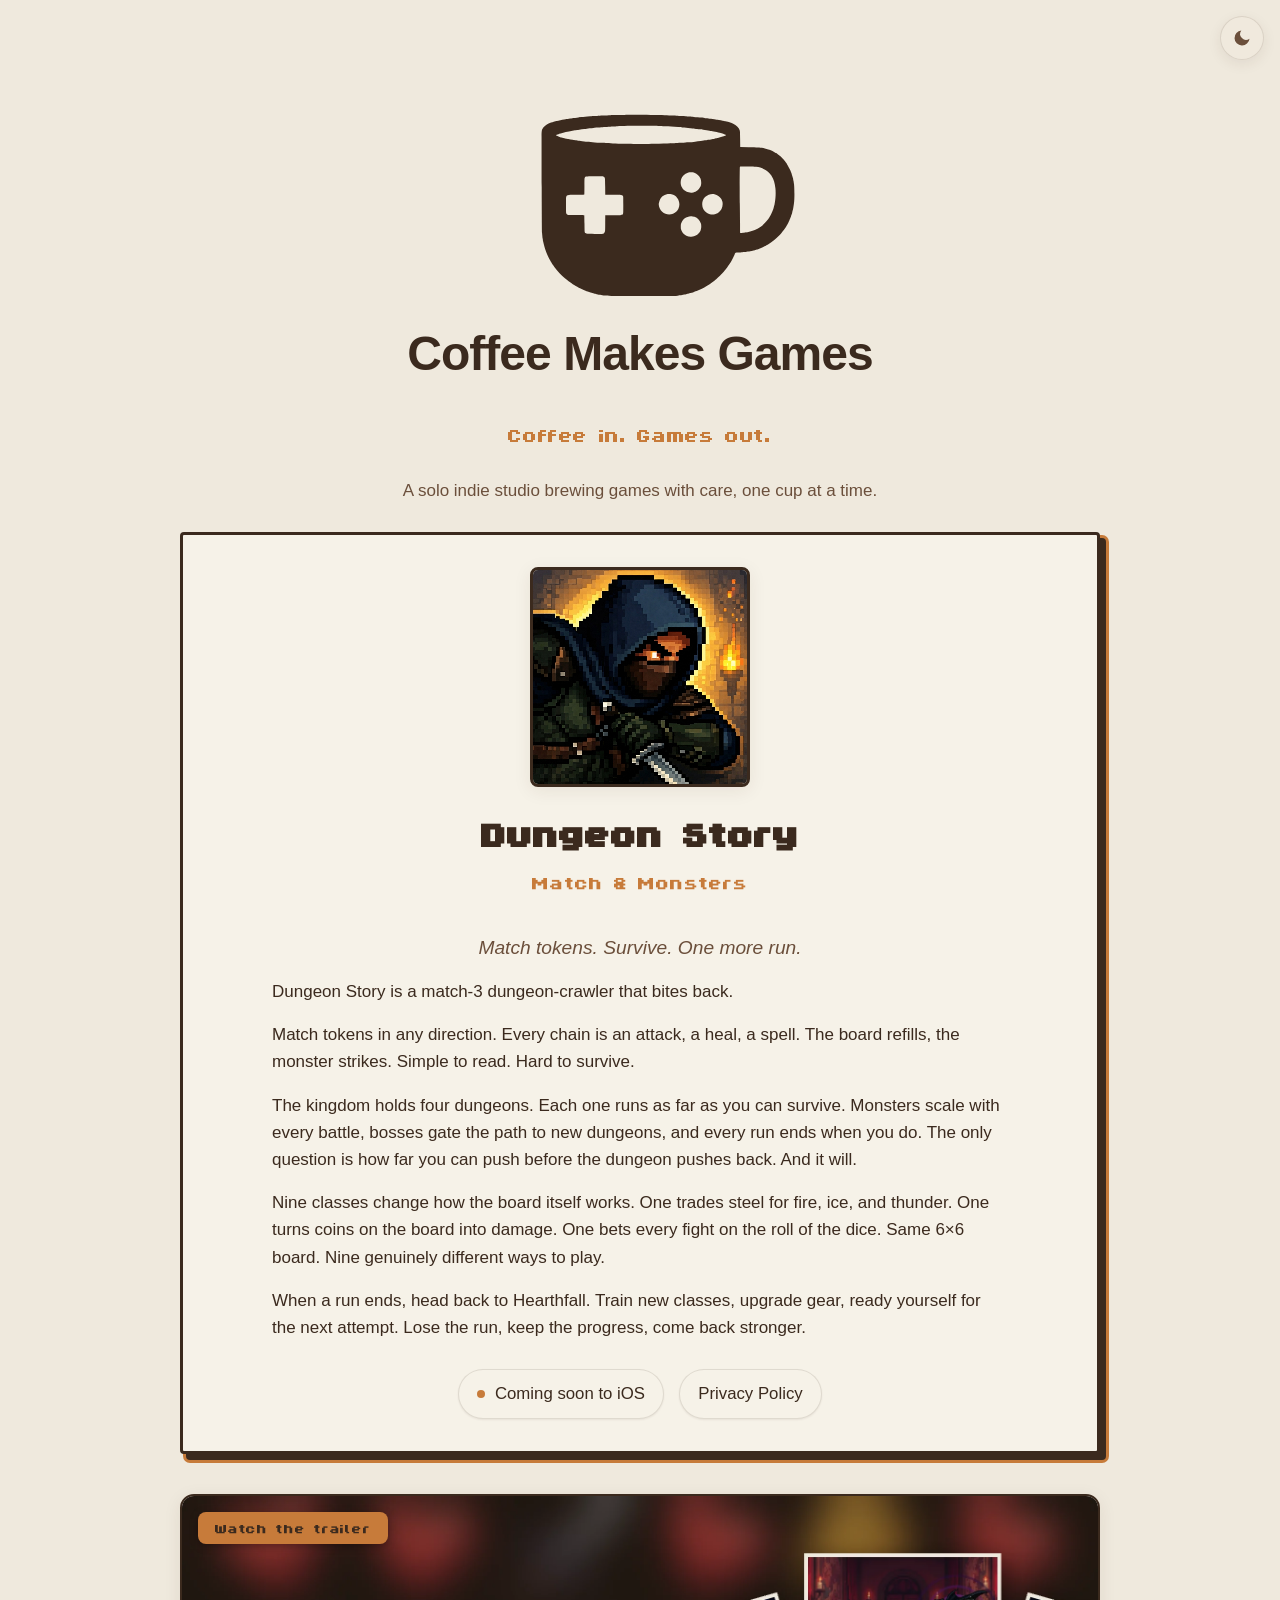
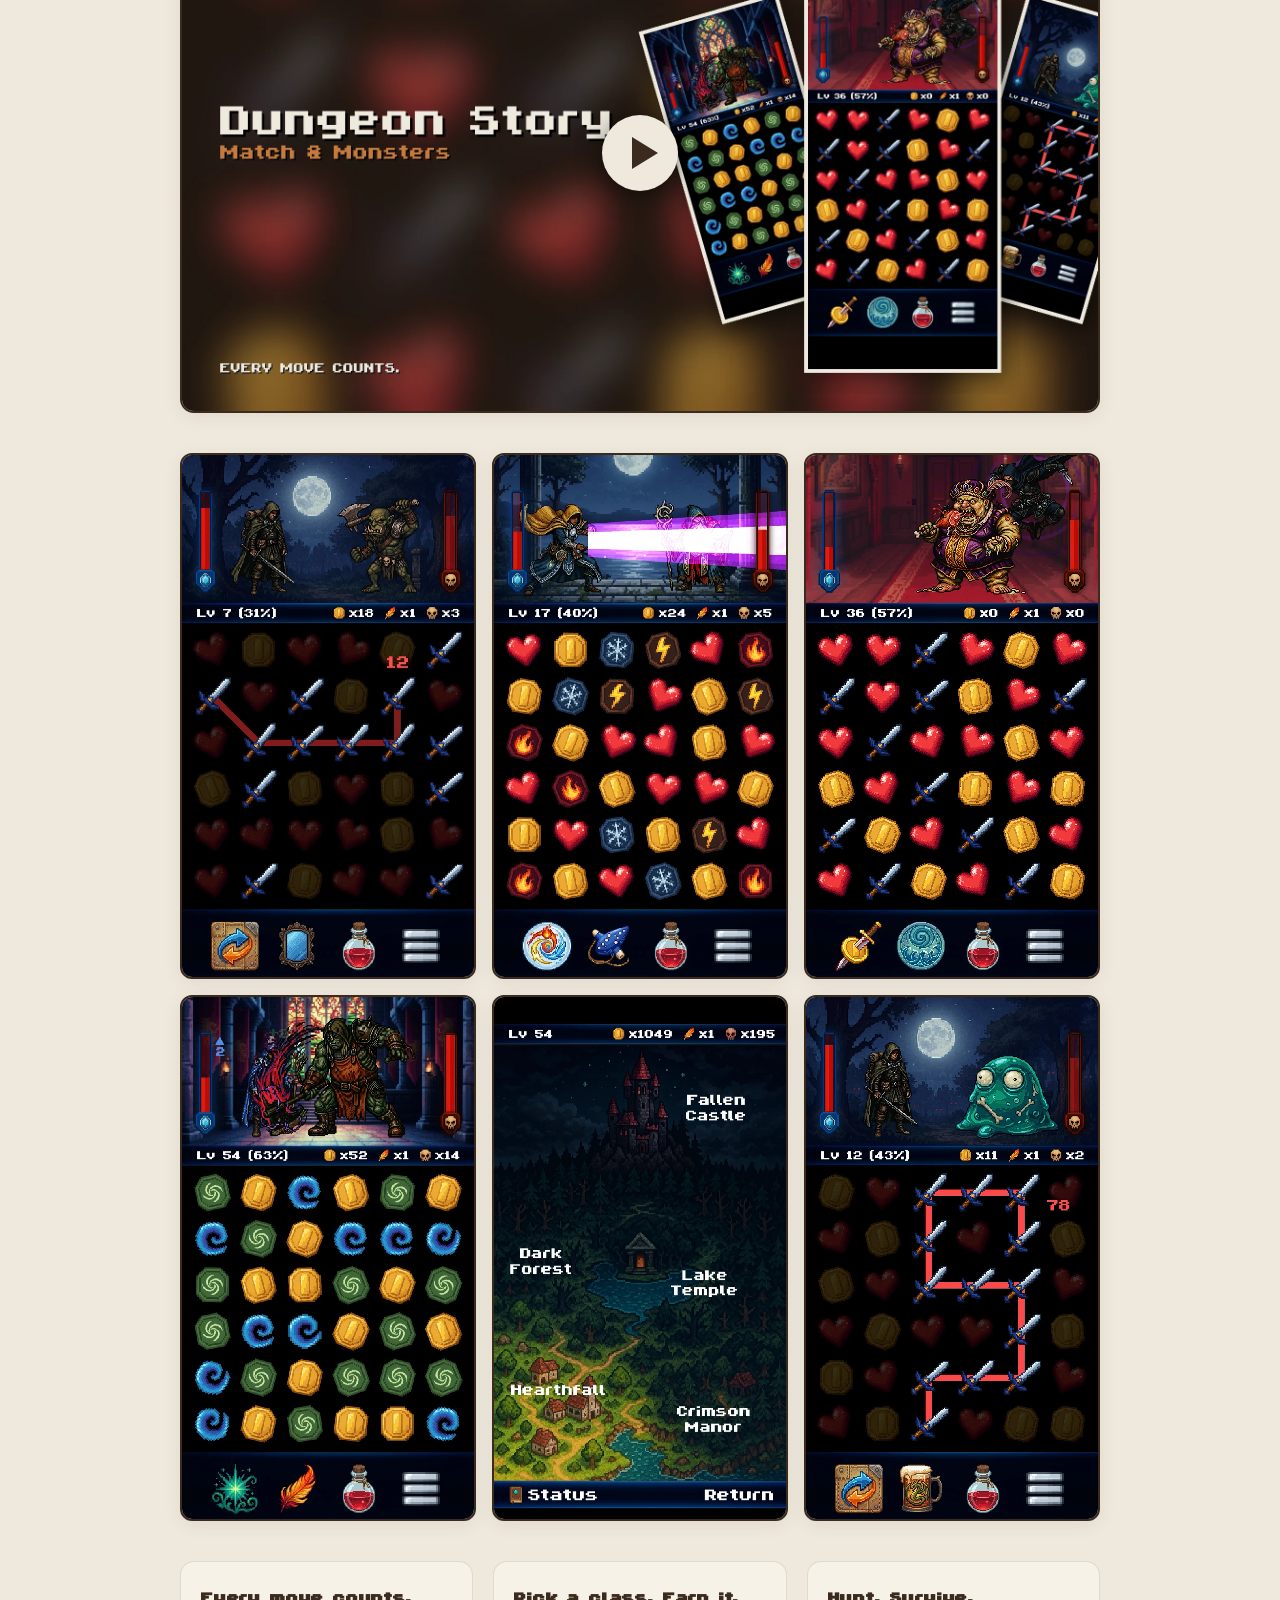
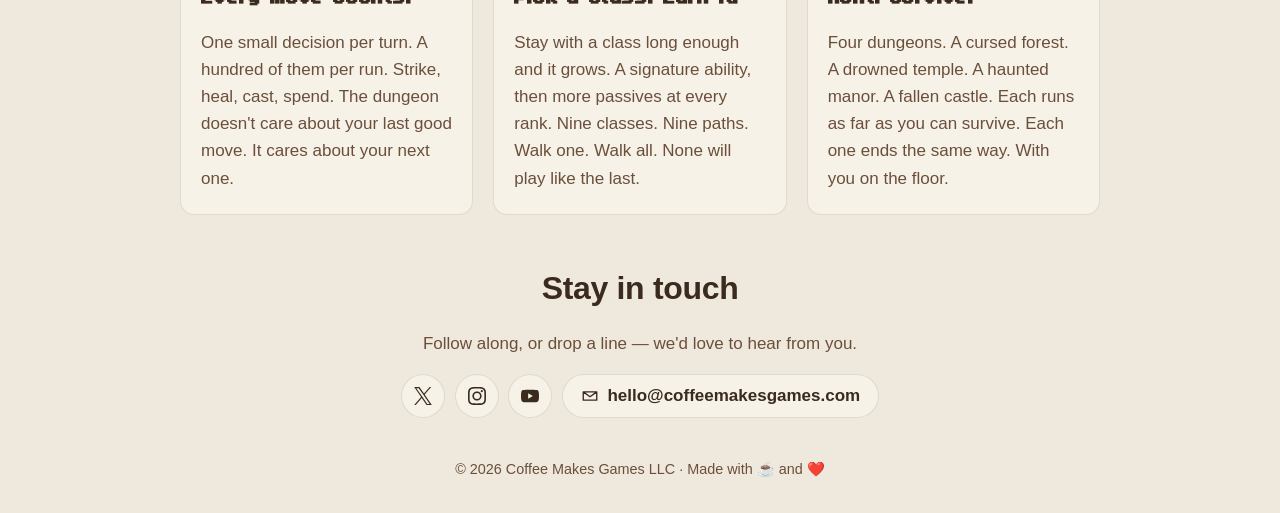
==== commit d0255836: "add studio site Co-authored-by: Copilot <223556219+Copilot@users.noreply.github.com>" ====
--- a/index.html
+++ b/index.html
@@ -3,8 +3,8 @@
 <head>
   <meta charset="utf-8" />
   <meta name="viewport" content="width=device-width, initial-scale=1, viewport-fit=cover" />
-  <title>Coffee Makes Games Studio — Indie Games</title>
-  <meta name="description" content="Coffee Makes Games is a solo indie studio making games. Dungeon Story: Match &amp; Monsters is available now on the App Store." />
+  <title>Coffee Makes Games Studio — Dungeon Story (iOS, coming soon)</title>
+  <meta name="description" content="Coffee Makes Games is a solo indie studio brewing games with care. Our first game, Dungeon Story, is coming soon to iOS." />
   <meta name="theme-color" content="#EFE9DD" />
   <link rel="canonical" href="https://coffeemakesgames.com/" />
 
@@ -15,12 +15,12 @@
   <meta property="og:type" content="website" />
   <meta property="og:url" content="https://coffeemakesgames.com/" />
   <meta property="og:title" content="Coffee Makes Games — Coffee in. Games out." />
-  <meta property="og:description" content="A solo indie studio brewing games with care. Dungeon Story: Match &amp; Monsters is available now on the App Store." />
+  <meta property="og:description" content="A solo indie studio brewing games with care. Dungeon Story coming soon to iOS." />
   <meta property="og:image" content="https://coffeemakesgames.com/assets/og-image.png" />
   <meta name="twitter:card" content="summary_large_image" />
   <meta name="twitter:site" content="@coffeemakesgame" />
   <meta name="twitter:title" content="Coffee Makes Games" />
-  <meta name="twitter:description" content="A solo indie studio brewing games with care. Dungeon Story: Match &amp; Monsters is available now on the App Store." />
+  <meta name="twitter:description" content="A solo indie studio brewing games with care. Dungeon Story coming soon to iOS." />
   <meta name="twitter:image" content="https://coffeemakesgames.com/assets/og-image.png" />
 
   <link rel="stylesheet" href="/styles.css" />
@@ -60,7 +60,7 @@
       </a>
       <div class="header-actions">
         <nav aria-label="Primary">
-          <a href="#games">Games</a>
+          <a href="#dungeon-story">Dungeon Story</a>
           <a href="#contact">Contact</a>
         </nav>
         <button class="theme-toggle" type="button" aria-label="Toggle dark mode" aria-pressed="false" title="Toggle dark mode">
@@ -209,45 +209,12 @@
       <p class="hero-sub">A solo indie studio brewing games with care, one cup at a time.</p>
     </section>
 
-    <section id="games" class="games-catalog" aria-labelledby="games-title">
-      <h2 id="games-title" class="visually-hidden">Games</h2>
-
-      <div class="game-card-grid">
-        <a class="game-card game-card--dungeon" href="#dungeon-story">
-          <span class="game-card-art">
-            <img src="/assets/dungeon-story/app-icon.png" alt="" width="220" height="220" loading="lazy" />
-          </span>
-          <span class="game-card-content">
-            <span class="game-card-title">Dungeon Story</span>
-            <span class="game-card-kicker">Match &amp; Monsters</span>
-            <span class="game-card-copy">Match tokens. Survive. One more run.</span>
-            <span class="game-card-link">View game</span>
-          </span>
-        </a>
-
-        <a class="game-card game-card--truck" href="#turbo-truck-drive">
-          <span class="game-card-art">
-            <img src="/assets/turbo-truck-drive/app-icon.png" alt="" width="1024" height="1024" loading="lazy" />
-          </span>
-          <span class="game-card-content">
-            <span class="game-card-title">Turbo Truck Drive</span>
-            <span class="game-card-copy">Pick a truck. Choose a colorful route. Drive, collect, celebrate.</span>
-            <span class="game-card-link">View game</span>
-          </span>
-        </a>
-      </div>
-    </section>
-
     <section id="dungeon-story" class="game-block">
       <div class="pixel-frame">
         <img class="key-art" src="/assets/dungeon-story/app-icon.png" alt="Dungeon Story key art — a hooded rogue with a torch in a dungeon" width="220" height="220" />
         <h2 class="pixel-title">Dungeon Story</h2>
         <p class="pixel-subtitle">Match &amp; Monsters</p>
         <p class="pixel-tagline">Match tokens. Survive. One more run.</p>
-        <a class="review-badge" href="https://www.pocketgamer.com/dungeon-story-match-monsters/review/" rel="noopener" target="_blank" aria-label="Read Pocket Gamer's Dungeon Story: Match &amp; Monsters review">
-          <span class="review-badge-meta">Pocket Gamer · 4/5</span>
-          <span class="review-badge-quote">“Moreish, as you take on monsters one by one.”</span>
-        </a>
 
         <p class="pitch">
           Dungeon Story is a match-3 dungeon-crawler that bites back.
@@ -276,16 +243,13 @@
         </p>
 
         <div class="cta-row">
-          <a class="appstore-badge" href="https://apps.apple.com/us/app/dungeon-story-match-monsters/id6764169713" rel="noopener" target="_blank" aria-label="Download Dungeon Story: Match &amp; Monsters on the App Store">
-            <img src="/assets/app-store-badge.svg" alt="Download on the App Store" width="120" height="40" />
-          </a>
-          <a class="policy-cta" href="/dungeon-story/press/">Press Kit</a>
+          <span class="coming-soon-badge">Coming soon to iOS</span>
           <a class="policy-cta" href="/dungeon-story/privacy/">Privacy Policy</a>
         </div>
       </div>
 
       <div class="trailer">
-        <button class="trailer-thumb" type="button" aria-label="Play Dungeon Story trailer" data-video-id="pGMHCuEA0Os">
+        <button class="trailer-thumb" type="button" aria-label="Play Dungeon Story trailer" data-video-id="z_5Ux8oXAg4">
           <img src="/assets/dungeon-story/trailer-poster.webp" alt="Dungeon Story — Match &amp; Monsters trailer" width="1920" height="1080" loading="lazy" />
           <span class="trailer-play" aria-hidden="true">
             <svg viewBox="0 0 80 80" width="80" height="80" focusable="false">
@@ -322,90 +286,23 @@
       </ul>
     </section>
 
-    <section id="turbo-truck-drive" class="game-block truck-block">
-      <div class="truck-frame">
-        <img class="truck-key-art" src="/assets/turbo-truck-drive/app-icon.png" alt="Turbo Truck Drive key art — a blue semi truck driving under a rainbow" width="1024" height="1024" loading="lazy" />
-        <h2 class="truck-title">Turbo Truck Drive</h2>
-        <p class="truck-tagline">A cheerful toy-truck adventure for kids.</p>
-
-        <p class="pitch truck-pitch-lines">
-          <span>Pick a truck, choose a route, and collect coins and stars.</span>
-          <span>Tap GO! GO! during a drive for a rainbow super-speed boost.</span>
-          <span>Choose trucks and paint in the Garage, then add toy box decals.</span>
-          <span>Simple controls. Low-pressure play. No harsh game-over.</span>
-        </p>
-
-        <p class="truck-world-callout">
-          Drive through 10 colorful truck worlds
-        </p>
-
-        <div class="truck-route-list" aria-label="Turbo Truck Drive route worlds">
-          <span class="truck-route-chip truck-route-chip--farm">Farm</span>
-          <span class="truck-route-chip truck-route-chip--beach">Beach</span>
-          <span class="truck-route-chip truck-route-chip--forest">Forest</span>
-          <span class="truck-route-chip truck-route-chip--snow">Snow</span>
-          <span class="truck-route-chip truck-route-chip--city">City</span>
-          <span class="truck-route-chip truck-route-chip--park">Park</span>
-          <span class="truck-route-chip truck-route-chip--sand">Sand</span>
-          <span class="truck-route-chip truck-route-chip--castle">Castle</span>
-          <span class="truck-route-chip truck-route-chip--lava">Lava</span>
-          <span class="truck-route-chip truck-route-chip--space">Space</span>
-        </div>
-
-        <div class="truck-trust-strip" aria-label="Turbo Truck Drive parent trust">
-          <p class="truck-trust-row">Free Routes <span aria-hidden="true">•</span> One-Time Purchase <span aria-hidden="true">•</span> Family Sharing</p>
-          <p class="truck-trust-banner"><strong>No ads. No subscriptions. No coin packs. Ever.</strong></p>
-        </div>
-
-        <div class="cta-row">
-          <span class="coming-soon-badge">Coming soon to iPhone &amp; iPad</span>
-          <a class="policy-cta" href="/turbo-truck-drive/privacy/">Privacy Policy</a>
-        </div>
-      </div>
-
-      <ul class="features truck-features" aria-label="Turbo Truck Drive key features">
-        <li>
-          <h3>Drive. Collect. Go!</h3>
-          <p>Pick a route, roll through colorful worlds, grab coins and stars, dodge silly traffic, charge up a boost, and zoom ahead with rainbow power.</p>
-        </li>
-        <li>
-          <h3>Customize your ride.</h3>
-          <p>Choose chunky trucks, paint colors, and toy box decals. Semi truck, dump truck, fire truck, monster truck, school bus, rocket hauler, and more.</p>
-        </li>
-        <li>
-          <h3>Made for families.</h3>
-          <p>Low-pressure play with no harsh game-over. One full-game unlock covers the whole family, and the purchase stays behind a grown-up check.</p>
-        </li>
-      </ul>
-    </section>
-
     <section id="contact" class="contact">
       <h2>Stay in touch</h2>
       <p>Follow along, or drop a line — we'd love to hear from you.</p>
       <div class="contact-row">
-        <a class="social-btn" href="https://discord.gg/bsuxJBZn" rel="noopener" target="_blank" aria-label="Join Coffee Makes Games on Discord">
+        <a class="social-btn" href="https://x.com/coffeemakesgame" rel="me noopener" target="_blank" aria-label="Coffee Makes Games on X">
           <svg class="social-icon" width="18" height="18" viewBox="0 0 24 24" aria-hidden="true" focusable="false">
-            <path fill="currentColor" d="M19.27 5.33C17.94 4.71 16.5 4.26 15 4c-.2.36-.44.85-.61 1.24a16.4 16.4 0 0 0-4.78 0C9.44 4.85 9.2 4.36 9 4c-1.5.26-2.94.71-4.27 1.33C2.03 9.36 1.3 13.28 1.66 17.14A17.1 17.1 0 0 0 6.9 19.8c.42-.57.8-1.18 1.12-1.83-.62-.23-1.21-.52-1.77-.85.15-.11.29-.23.43-.35a12.24 12.24 0 0 0 10.64 0c.14.12.28.24.43.35-.56.33-1.15.62-1.78.85.33.65.7 1.26 1.13 1.83a17.06 17.06 0 0 0 5.24-2.66c.43-4.48-.72-8.36-3.07-11.81ZM8.68 14.75c-1.03 0-1.88-.95-1.88-2.12 0-1.16.83-2.11 1.88-2.11 1.06 0 1.9.96 1.88 2.11 0 1.17-.83 2.12-1.88 2.12Zm6.64 0c-1.03 0-1.88-.95-1.88-2.12 0-1.16.83-2.11 1.88-2.11 1.06 0 1.9.96 1.88 2.11 0 1.17-.82 2.12-1.88 2.12Z"/>
+            <path fill="currentColor" d="M14.234 10.162 22.977 0h-2.072l-7.591 8.824L7.251 0H.258l9.168 13.343L.258 24H2.33l8.016-9.318L16.749 24h6.993zm-2.837 3.299-.929-1.329L3.076 1.56h3.182l5.965 8.532.929 1.329 7.754 11.09h-3.182z"/>
+          </svg>
+        </a>
+        <a class="social-btn" href="https://instagram.com/coffeemakesgames" rel="me noopener" target="_blank" aria-label="Coffee Makes Games on Instagram">
+          <svg class="social-icon" width="18" height="18" viewBox="0 0 24 24" aria-hidden="true" focusable="false">
+            <path fill="currentColor" d="M7.0301.084c-1.2768.0602-2.1487.264-2.911.5634-.7888.3075-1.4575.72-2.1228 1.3877-.6652.6677-1.075 1.3368-1.3802 2.127-.2954.7638-.4956 1.6365-.552 2.914-.0564 1.2775-.0689 1.6882-.0626 4.947.0062 3.2586.0206 3.6671.0825 4.9473.061 1.2765.264 2.1482.5635 2.9107.308.7889.72 1.4573 1.388 2.1228.6679.6655 1.3365 1.0743 2.1285 1.38.7632.295 1.6361.4961 2.9134.552 1.2773.056 1.6884.069 4.9462.0627 3.2578-.0062 3.668-.0207 4.9478-.0814 1.28-.0607 2.147-.2652 2.9098-.5633.7889-.3086 1.4578-.72 2.1228-1.3881.665-.6682 1.0745-1.3378 1.3795-2.1284.2957-.7632.4966-1.636.552-2.9124.056-1.2809.0692-1.6898.063-4.948-.0063-3.2583-.021-3.6668-.0817-4.9465-.0607-1.2797-.264-2.1487-.5633-2.9117-.3084-.7889-.72-1.4568-1.3876-2.1228C21.2982 1.33 20.628.9208 19.8378.6165 19.074.321 18.2017.1197 16.9244.0645 15.6471.0093 15.236-.005 11.977.0014 8.718.0076 8.31.0215 7.0301.0839m.1402 21.6932c-1.17-.0509-1.8053-.2453-2.2287-.408-.5606-.216-.96-.4771-1.3819-.895-.422-.4178-.6811-.8186-.9-1.378-.1644-.4234-.3624-1.058-.4171-2.228-.0595-1.2645-.072-1.6442-.079-4.848-.007-3.2037.0053-3.583.0607-4.848.05-1.169.2456-1.805.408-2.2282.216-.5613.4762-.96.895-1.3816.4188-.4217.8184-.6814 1.3783-.9003.423-.1651 1.0575-.3614 2.227-.4171 1.2655-.06 1.6447-.072 4.848-.079 3.2033-.007 3.5835.005 4.8495.0608 1.169.0508 1.8053.2445 2.228.408.5608.216.96.4754 1.3816.895.4217.4194.6816.8176.9005 1.3787.1653.4217.3617 1.056.4169 2.2263.0602 1.2655.0739 1.645.0796 4.848.0058 3.203-.0055 3.5834-.061 4.848-.051 1.17-.245 1.8055-.408 2.2294-.216.5604-.4763.96-.8954 1.3814-.419.4215-.8181.6811-1.3783.9-.4224.1649-1.0577.3617-2.2262.4174-1.2656.0595-1.6448.072-4.8493.079-3.2045.007-3.5825-.006-4.848-.0608M16.953 5.5864A1.44 1.44 0 1 0 18.39 4.144a1.44 1.44 0 0 0-1.437 1.4424M5.8385 12.012c.0067 3.4032 2.7706 6.1557 6.173 6.1493 3.4026-.0065 6.157-2.7701 6.1506-6.1733-.0065-3.4032-2.771-6.1565-6.174-6.1498-3.403.0067-6.156 2.771-6.1496 6.1738M8 12.0077a4 4 0 1 1 4.008 3.9921A3.9996 3.9996 0 0 1 8 12.0077"/>
           </svg>
         </a>
         <a class="social-btn" href="https://www.youtube.com/@CoffeeMakesGamesStudio" rel="me noopener" target="_blank" aria-label="Coffee Makes Games on YouTube">
           <svg class="social-icon" width="18" height="18" viewBox="0 0 24 24" aria-hidden="true" focusable="false">
             <path fill="currentColor" d="M23.498 6.186a3.016 3.016 0 0 0-2.122-2.136C19.505 3.545 12 3.545 12 3.545s-7.505 0-9.377.505A3.017 3.017 0 0 0 .502 6.186C0 8.07 0 12 0 12s0 3.93.502 5.814a3.016 3.016 0 0 0 2.122 2.136c1.871.505 9.376.505 9.376.505s7.505 0 9.377-.505a3.015 3.015 0 0 0 2.122-2.136C24 15.93 24 12 24 12s0-3.93-.502-5.814zM9.545 15.568V8.432L15.818 12l-6.273 3.568z"/>
-          </svg>
-        </a>
-        <a class="social-btn" href="https://www.tiktok.com/@coffeemakesgames" rel="me noopener" target="_blank" aria-label="Coffee Makes Games on TikTok">
-          <svg class="social-icon" width="18" height="18" viewBox="0 0 24 24" aria-hidden="true" focusable="false">
-            <path fill="currentColor" d="M19.59 6.69a4.83 4.83 0 0 1-3.77-4.25V2h-3.45v13.67a2.89 2.89 0 0 1-5.2 1.74 2.89 2.89 0 0 1 2.31-4.64c.29 0 .58.04.86.13V9.4a6.33 6.33 0 0 0-.86-.06A6.34 6.34 0 0 0 5 20.17a6.34 6.34 0 0 0 10.82-4.5V8.73a8.28 8.28 0 0 0 4.85 1.55V6.85c-.37 0-.73-.05-1.08-.16z"/>
-          </svg>
-        </a>
-        <a class="social-btn" href="https://instagram.com/coffeemakesgames" rel="me noopener" target="_blank" aria-label="Coffee Makes Games on Instagram">
-          <svg class="social-icon" width="18" height="18" viewBox="0 0 24 24" aria-hidden="true" focusable="false">
-            <path fill="currentColor" d="M7.0301.084c-1.2768.0602-2.1487.264-2.911.5634-.7888.3075-1.4575.72-2.1228 1.3877-.6652.6677-1.075 1.3368-1.3802 2.127-.2954.7638-.4956 1.6365-.552 2.914-.0564 1.2775-.0689 1.6882-.0626 4.947.0062 3.2586.0206 3.6671.0825 4.9473.061 1.2765.264 2.1482.5635 2.9107.308.7889.72 1.4573 1.388 2.1228.6679.6655 1.3365 1.0743 2.1285 1.38.7632.295 1.6361.4961 2.9134.552 1.2773.056 1.6884.069 4.9462.0627 3.2578-.0062 3.668-.0207 4.9478-.0814 1.28-.0607 2.147-.2652 2.9098-.5633.7889-.3086 1.4578-.72 2.1228-1.3881.665-.6682 1.0745-1.3378 1.3795-2.1284.2957-.7632.4966-1.636.552-2.9124.056-1.2809.0692-1.6898.063-4.948-.0063-3.2583-.021-3.6668-.0817-4.9465-.0607-1.2797-.264-2.1487-.5633-2.9117-.3084-.7889-.72-1.4568-1.3876-2.1228C21.2982 1.33 20.628.9208 19.8378.6165 19.074.321 18.2017.1197 16.9244.0645 15.6471.0093 15.236-.005 11.977.0014 8.718.0076 8.31.0215 7.0301.0839m.1402 21.6932c-1.17-.0509-1.8053-.2453-2.2287-.408-.5606-.216-.96-.4771-1.3819-.895-.422-.4178-.6811-.8186-.9-1.378-.1644-.4234-.3624-1.058-.4171-2.228-.0595-1.2645-.072-1.6442-.079-4.848-.007-3.2037.0053-3.583.0607-4.848.05-1.169.2456-1.805.408-2.2282.216-.5613.4762-.96.895-1.3816.4188-.4217.8184-.6814 1.3783-.9003.423-.1651 1.0575-.3614 2.227-.4171 1.2655-.06 1.6447-.072 4.848-.079 3.2033-.007 3.5835.005 4.8495.0608 1.169.0508 1.8053.2445 2.228.408.5608.216.96.4754 1.3816.895.4217.4194.6816.8176.9005 1.3787.1653.4217.3617 1.056.4169 2.2263.0602 1.2655.0739 1.645.0796 4.848.0058 3.203-.0055 3.5834-.061 4.848-.051 1.17-.245 1.8055-.408 2.2294-.216.5604-.4763.96-.8954 1.3814-.419.4215-.8181.6811-1.3783.9-.4224.1649-1.0577.3617-2.2262.4174-1.2656.0595-1.6448.072-4.8493.079-3.2045.007-3.5825-.006-4.848-.0608M16.953 5.5864A1.44 1.44 0 1 0 18.39 4.144a1.44 1.44 0 0 0-1.437 1.4424M5.8385 12.012c.0067 3.4032 2.7706 6.1557 6.173 6.1493 3.4026-.0065 6.157-2.7701 6.1506-6.1733-.0065-3.4032-2.771-6.1565-6.174-6.1498-3.403.0067-6.156 2.771-6.1496 6.1738M8 12.0077a4 4 0 1 1 4.008 3.9921A3.9996 3.9996 0 0 1 8 12.0077"/>
-          </svg>
-        </a>
-        <a class="social-btn" href="https://x.com/coffeemakesgame" rel="me noopener" target="_blank" aria-label="Coffee Makes Games on X">
-          <svg class="social-icon" width="18" height="18" viewBox="0 0 24 24" aria-hidden="true" focusable="false">
-            <path fill="currentColor" d="M14.234 10.162 22.977 0h-2.072l-7.591 8.824L7.251 0H.258l9.168 13.343L.258 24H2.33l8.016-9.318L16.749 24h6.993zm-2.837 3.299-.929-1.329L3.076 1.56h3.182l5.965 8.532.929 1.329 7.754 11.09h-3.182z"/>
           </svg>
         </a>
         <a class="email-btn" href="mailto:hello@coffeemakesgames.com">
--- a/styles.css
+++ b/styles.css
@@ -97,18 +97,6 @@
   outline: 2px solid var(--accent);
   outline-offset: 3px;
   border-radius: 4px;
-}
-
-.visually-hidden {
-  position: absolute;
-  width: 1px;
-  height: 1px;
-  padding: 0;
-  margin: -1px;
-  overflow: hidden;
-  clip: rect(0, 0, 0, 0);
-  white-space: nowrap;
-  border: 0;
 }
 
 .skip-link {
@@ -149,11 +137,7 @@
   text-decoration: none; font-weight: 600; color: var(--brown);
 }
 .brand img { width: 24px; height: 24px; display: block; transform: translateY(-3px); }
-.site-header nav {
-  display: flex;
-  align-items: center;
-  gap: 1.25rem;
-}
+.site-header nav { display: flex; gap: 1.25rem; }
 .site-header nav a {
   text-decoration: none; color: var(--brown-soft); font-weight: 500;
 }
@@ -277,120 +261,6 @@
   margin: 0 auto;
 }
 
-/* ---------- Games catalog ---------- */
-.games-catalog {
-  max-width: var(--maxw);
-  margin: 0 auto 2.5rem;
-  padding: 0 1.25rem;
-  scroll-margin-top: 5rem;
-}
-.game-card-grid {
-  display: grid;
-  grid-template-columns: repeat(auto-fit, minmax(min(100%, 320px), 1fr));
-  gap: 1rem;
-}
-.game-card {
-  display: grid;
-  grid-template-columns: 112px 1fr;
-  gap: 1.15rem;
-  min-height: 0;
-  padding: 1.1rem;
-  border: 1px solid var(--border-soft);
-  border-radius: 18px;
-  background: var(--cream-soft);
-  box-shadow: var(--shadow-soft);
-  text-decoration: none;
-  color: var(--brown);
-  transition: transform .15s ease, background .15s ease, border-color .15s ease, box-shadow .15s ease;
-}
-.game-card:hover,
-.game-card:focus-visible {
-  transform: translateY(-2px);
-  background: var(--hover-surface);
-  border-color: var(--border-strong);
-  box-shadow: 0 8px 24px var(--shadow-color);
-}
-.game-card-art {
-  align-self: start;
-  display: grid;
-  place-items: center;
-  width: 112px;
-  height: 112px;
-}
-.game-card-art img {
-  width: 96px;
-  height: auto;
-  aspect-ratio: 1 / 1;
-  border-radius: 24px;
-  object-fit: cover;
-  box-shadow: 0 10px 24px var(--shadow-color);
-}
-.game-card--dungeon .game-card-art img {
-  image-rendering: pixelated;
-  image-rendering: crisp-edges;
-  border-radius: 10px;
-}
-.game-card--truck .game-card-art img {
-  border-radius: 10px;
-}
-.game-card-content {
-  display: flex;
-  flex-direction: column;
-  align-items: flex-start;
-  justify-content: center;
-  min-width: 0;
-}
-.game-card-status {
-  display: inline-flex;
-  margin-bottom: .55rem;
-  padding: .2rem .52rem;
-  border: 1px solid var(--border-soft);
-  border-radius: 999px;
-  color: var(--brown-soft);
-  font-size: .72rem;
-  font-weight: 700;
-  line-height: 1.15;
-  background: var(--cream);
-}
-.game-card-title {
-  color: var(--brown);
-  font-size: clamp(1.35rem, 2.6vw, 1.8rem);
-  font-weight: 800;
-  line-height: 1.05;
-  letter-spacing: -0.035em;
-}
-.game-card-kicker {
-  margin-top: .2rem;
-  color: var(--accent);
-  font-weight: 800;
-  line-height: 1.2;
-}
-.game-card--truck .game-card-kicker {
-  color: var(--accent);
-}
-.game-card-copy {
-  margin-top: .6rem;
-  color: var(--brown-soft);
-  font-size: .96rem;
-  line-height: 1.45;
-}
-.game-card-link {
-  display: inline-flex;
-  align-items: center;
-  gap: .35rem;
-  margin-top: .8rem;
-  color: var(--brown);
-  font-weight: 800;
-}
-.game-card-link::after {
-  content: "→";
-  transition: transform .18s ease;
-}
-.game-card:hover .game-card-link::after,
-.game-card:focus-visible .game-card-link::after {
-  transform: translateX(3px);
-}
-
 /* steam wisps rising from the coffee surface (animated SVG paths) */
 .hero-logo svg .wisp {
   transform-box: fill-box;
@@ -447,386 +317,6 @@
   box-shadow: var(--shadow-soft);
 }
 
-.truck-block {
-  margin-top: 3rem;
-}
-
-.truck-frame {
-  --truck-ink: #07315f;
-  --truck-title: #fffefa;
-  --truck-title-shadow: rgba(3, 28, 76, 0.35);
-  --truck-tagline: rgba(255, 255, 255, 0.94);
-  --truck-pitch: #07315f;
-  --truck-callout: #fff36e;
-  --truck-note: #07315f;
-  --truck-key-border: #07315f;
-  --truck-border: rgba(255, 255, 255, 0.66);
-  --truck-shadow: rgba(26, 83, 160, 0.23);
-  --truck-sky-start: #96e9ff;
-  --truck-sky-mid: #4ab8ff;
-  --truck-sky-end: #2f6ee8;
-  --truck-road-start: #2f3844;
-  --truck-road-end: #171d27;
-  --truck-road-stripe: rgba(255, 255, 255, 0.42);
-  --truck-road-edge: rgba(255, 177, 70, 0.85);
-  --truck-control-bg: #fffefa;
-  --truck-control-text: #07315f;
-  --truck-control-border: rgba(7, 49, 95, 0.16);
-  --truck-control-dot: #ff734f;
-  --truck-control-pulse-rgb: 255, 115, 79;
-  --truck-road-stripe-y: 3.25rem;
-  --truck-decor:
-    radial-gradient(circle at 84% 15%, rgba(255, 243, 110, 0.98) 0 2.25rem, transparent 2.3rem),
-    radial-gradient(circle at 84% 15%, rgba(255, 230, 96, 0.58), transparent 9.5rem),
-    radial-gradient(circle at 12% 18%, rgba(255, 255, 255, 0.92) 0 2.55rem, transparent 2.6rem),
-    radial-gradient(circle at 18% 16%, rgba(255, 255, 255, 0.78) 0 1.85rem, transparent 1.9rem),
-    radial-gradient(circle at 23% 20%, rgba(255, 255, 255, 0.68) 0 2.1rem, transparent 2.15rem),
-    radial-gradient(circle at 72% 64%, rgba(255, 255, 255, 0.14), transparent 11rem);
-  --truck-road-bg:
-    linear-gradient(90deg, transparent 0 38%, var(--truck-road-stripe) 38% 62%, transparent 62% 100%) 50% var(--truck-road-stripe-y) / 5rem .28rem repeat-x,
-    linear-gradient(180deg, var(--truck-road-start), var(--truck-road-end));
-  position: relative;
-  overflow: hidden;
-  padding: 2rem 1.5rem;
-  border-radius: 28px;
-  border: 1px solid var(--truck-border);
-  color: var(--truck-ink);
-  text-align: center;
-  background:
-    linear-gradient(145deg, var(--truck-sky-start) 0%, var(--truck-sky-mid) 44%, var(--truck-sky-end) 100%);
-  box-shadow:
-    0 0 0 1px var(--border-soft),
-    0 18px 44px var(--truck-shadow);
-}
-:root[data-theme="dark"] .truck-frame {
-  --truck-title: #fff6cf;
-  --truck-title-shadow: rgba(0, 0, 0, 0.42);
-  --truck-tagline: rgba(255, 248, 214, 0.92);
-  --truck-pitch: rgba(238, 247, 255, 0.9);
-  --truck-callout: #ffe65e;
-  --truck-note: #fff6cf;
-  --truck-key-border: rgba(255, 230, 96, 0.9);
-  --truck-border: rgba(255, 230, 96, 0.24);
-  --truck-shadow: rgba(0, 0, 0, 0.42);
-  --truck-sky-start: #07142e;
-  --truck-sky-mid: #123a7a;
-  --truck-sky-end: #12184a;
-  --truck-road-start: #141a24;
-  --truck-road-end: #080b12;
-  --truck-road-stripe: rgba(255, 230, 96, 0.34);
-  --truck-road-edge: rgba(255, 115, 79, 0.72);
-  --truck-control-bg: #fff6cf;
-  --truck-control-text: #10225a;
-  --truck-control-border: rgba(255, 230, 96, 0.58);
-  --truck-control-dot: #ffe65e;
-  --truck-control-pulse-rgb: 255, 230, 96;
-  --truck-road-stripe-y: 3.25rem;
-  --truck-decor:
-    radial-gradient(circle at 86% 10%, #12205c 0 1.45rem, transparent 1.5rem),
-    radial-gradient(circle at 84% 10%, rgba(255, 238, 160, 0.96) 0 1.75rem, transparent 1.8rem),
-    radial-gradient(circle at 16% 9%, rgba(255, 255, 255, 0.9) 0 .1rem, transparent .13rem),
-    radial-gradient(circle at 29% 14%, rgba(255, 230, 96, 0.86) 0 .08rem, transparent .11rem),
-    radial-gradient(circle at 68% 8%, rgba(255, 255, 255, 0.78) 0 .09rem, transparent .12rem),
-    radial-gradient(circle at 76% 17%, rgba(255, 230, 96, 0.8) 0 .07rem, transparent .1rem),
-    radial-gradient(circle at 43% 10%, rgba(255, 255, 255, 0.76) 0 .08rem, transparent .11rem),
-    radial-gradient(circle at 14% 62%, rgba(114, 221, 255, 0.2), transparent 10rem),
-    radial-gradient(circle at 86% 78%, rgba(255, 115, 79, 0.22), transparent 11rem);
-  --truck-road-bg:
-    linear-gradient(90deg, transparent 0 38%, var(--truck-road-stripe) 38% 62%, transparent 62% 100%) 50% var(--truck-road-stripe-y) / 5rem .28rem repeat-x,
-    linear-gradient(180deg, var(--truck-road-start), var(--truck-road-end));
-}
-@media (prefers-color-scheme: dark) {
-  :root:not([data-theme="light"]) .truck-frame {
-    --truck-title: #fff6cf;
-    --truck-title-shadow: rgba(0, 0, 0, 0.42);
-    --truck-tagline: rgba(255, 248, 214, 0.92);
-    --truck-pitch: rgba(238, 247, 255, 0.9);
-    --truck-callout: #ffe65e;
-    --truck-note: #fff6cf;
-    --truck-key-border: rgba(255, 230, 96, 0.9);
-    --truck-border: rgba(255, 230, 96, 0.24);
-    --truck-shadow: rgba(0, 0, 0, 0.42);
-    --truck-sky-start: #07142e;
-    --truck-sky-mid: #123a7a;
-    --truck-sky-end: #12184a;
-    --truck-road-start: #141a24;
-    --truck-road-end: #080b12;
-    --truck-road-stripe: rgba(255, 230, 96, 0.34);
-    --truck-road-edge: rgba(255, 115, 79, 0.72);
-    --truck-control-bg: #fff6cf;
-    --truck-control-text: #10225a;
-    --truck-control-border: rgba(255, 230, 96, 0.58);
-    --truck-control-dot: #ffe65e;
-    --truck-control-pulse-rgb: 255, 230, 96;
-    --truck-road-stripe-y: 3.25rem;
-    --truck-decor:
-      radial-gradient(circle at 86% 10%, #12205c 0 1.45rem, transparent 1.5rem),
-      radial-gradient(circle at 84% 10%, rgba(255, 238, 160, 0.96) 0 1.75rem, transparent 1.8rem),
-      radial-gradient(circle at 16% 9%, rgba(255, 255, 255, 0.9) 0 .1rem, transparent .13rem),
-      radial-gradient(circle at 29% 14%, rgba(255, 230, 96, 0.86) 0 .08rem, transparent .11rem),
-      radial-gradient(circle at 68% 8%, rgba(255, 255, 255, 0.78) 0 .09rem, transparent .12rem),
-      radial-gradient(circle at 76% 17%, rgba(255, 230, 96, 0.8) 0 .07rem, transparent .1rem),
-      radial-gradient(circle at 43% 10%, rgba(255, 255, 255, 0.76) 0 .08rem, transparent .11rem),
-      radial-gradient(circle at 14% 62%, rgba(114, 221, 255, 0.2), transparent 10rem),
-      radial-gradient(circle at 86% 78%, rgba(255, 115, 79, 0.22), transparent 11rem);
-    --truck-road-bg:
-      linear-gradient(90deg, transparent 0 38%, var(--truck-road-stripe) 38% 62%, transparent 62% 100%) 50% var(--truck-road-stripe-y) / 5rem .28rem repeat-x,
-      linear-gradient(180deg, var(--truck-road-start), var(--truck-road-end));
-  }
-}
-.truck-frame::before,
-.truck-frame::after {
-  content: "";
-  position: absolute;
-  pointer-events: none;
-}
-.truck-frame::before {
-  inset: 0;
-  background: var(--truck-decor);
-}
-.truck-frame::after {
-  inset: auto 0 -1.35rem 0;
-  height: 8.9rem;
-  border-top: .35rem solid var(--truck-road-edge);
-  background: var(--truck-road-bg);
-}
-.truck-frame > * {
-  position: relative;
-  z-index: 1;
-}
-
-.truck-key-art {
-  display: block;
-  width: clamp(160px, 36vw, 220px);
-  height: auto;
-  aspect-ratio: 1 / 1;
-  margin: 0 auto 1.25rem;
-  background: rgba(255, 255, 255, 0.22);
-  border: 3px solid var(--truck-key-border);
-  border-radius: 8px;
-  box-shadow:
-    0 10px 24px rgba(3, 28, 76, 0.18),
-    var(--shadow-soft);
-}
-
-.truck-eyebrow {
-  display: inline-flex;
-  margin: 0 0 .7rem;
-  padding: .38rem .75rem;
-  border-radius: 999px;
-  background: rgba(255, 255, 255, 0.78);
-  color: #0b4f9f;
-  font-weight: 800;
-  font-size: .78rem;
-  line-height: 1;
-  letter-spacing: .08em;
-  text-transform: uppercase;
-}
-
-.truck-title {
-  margin: 0;
-  color: var(--truck-title);
-  font-size: clamp(2.55rem, 7vw, 5.2rem);
-  line-height: .92;
-  letter-spacing: -0.055em;
-  text-shadow: 0 6px 18px var(--truck-title-shadow);
-}
-.truck-subtitle {
-  margin: .65rem 0 .4rem;
-  color: #fff36e;
-  font-weight: 900;
-  font-size: clamp(1.3rem, 3.2vw, 2rem);
-  line-height: 1.1;
-  letter-spacing: .02em;
-  text-shadow: 0 3px 10px rgba(3, 28, 76, 0.28);
-}
-.truck-tagline {
-  max-width: 38rem;
-  margin: 1.75rem auto 1.1rem;
-  color: var(--truck-tagline);
-  font-weight: 800;
-  font-size: clamp(1.05rem, 2.2vw, 1.3rem);
-  line-height: 1.35;
-  text-shadow: 0 2px 8px rgba(3, 28, 76, 0.3);
-}
-.truck-frame .pitch {
-  max-width: 52rem;
-  color: var(--truck-pitch);
-  font-weight: 650;
-  text-align: center;
-}
-.truck-pitch-lines {
-  display: flex;
-  flex-direction: column;
-  gap: .3rem;
-}
-
-.truck-world-callout {
-  max-width: 42rem;
-  margin: 1.35rem auto 0;
-  color: var(--truck-callout);
-  font-size: clamp(1rem, 2vw, 1.2rem);
-  font-weight: 900;
-  line-height: 1.35;
-  text-shadow: 0 2px 8px rgba(3, 28, 76, 0.28);
-}
-
-.truck-route-list {
-  display: flex;
-  flex-wrap: wrap;
-  justify-content: center;
-  gap: .5rem;
-  max-width: 48rem;
-  margin: .9rem auto 0;
-}
-.truck-route-chip {
-  display: inline-flex;
-  align-items: center;
-  min-height: 2.1rem;
-  padding: .3rem .7rem;
-  border-radius: 999px;
-  background: rgba(255, 255, 255, 0.62);
-  color: #0f4b8d;
-  border: 1px solid rgba(255, 255, 255, 0.38);
-  font-weight: 800;
-  font-size: .9rem;
-  box-shadow: 0 2px 8px rgba(3, 28, 76, 0.1);
-}
-.truck-route-chip--farm {
-  background: #965020;
-  color: #ffffff;
-  box-shadow: 0 3px 12px rgba(92, 44, 18, 0.18);
-}
-.truck-route-chip--beach {
-  background: #1ac2e6;
-  color: #05345a;
-  box-shadow: 0 3px 12px rgba(10, 95, 118, 0.18);
-}
-.truck-route-chip--forest {
-  background: #38b348;
-  color: #07315f;
-  box-shadow: 0 3px 12px rgba(20, 86, 30, 0.18);
-}
-.truck-route-chip--snow {
-  background: #dcf6ff;
-  color: #31516b;
-  box-shadow: 0 3px 12px rgba(68, 115, 140, 0.16);
-}
-.truck-route-chip--city {
-  background: #8e2cc6;
-  color: #ffffff;
-  box-shadow: 0 3px 12px rgba(88, 28, 118, 0.2);
-}
-.truck-route-chip--park {
-  background: #a71991;
-  color: #ffffff;
-  box-shadow: 0 3px 12px rgba(112, 18, 92, 0.18);
-}
-.truck-route-chip--sand {
-  background: #ff7a1f;
-  color: #07315f;
-  box-shadow: 0 3px 12px rgba(122, 52, 12, 0.18);
-}
-.truck-route-chip--space {
-  background: #4152cd;
-  color: #ffffff;
-  box-shadow: 0 3px 12px rgba(22, 35, 118, 0.22);
-}
-.truck-route-chip--lava {
-  background: #dc2626;
-  color: #ffffff;
-  box-shadow: 0 3px 12px rgba(128, 20, 20, 0.24);
-}
-.truck-route-chip--castle {
-  background: #0f766e;
-  color: #ffffff;
-  box-shadow: 0 3px 12px rgba(8, 90, 80, 0.2);
-}
-:root[data-theme="dark"] .truck-route-chip {
-  border-color: rgba(255, 255, 255, 0.24);
-  box-shadow:
-    0 4px 14px rgba(0, 0, 0, 0.28),
-    0 0 16px rgba(255, 230, 96, 0.08);
-}
-@media (prefers-color-scheme: dark) {
-  :root:not([data-theme="light"]) .truck-route-chip {
-    border-color: rgba(255, 255, 255, 0.24);
-    box-shadow:
-      0 4px 14px rgba(0, 0, 0, 0.28),
-      0 0 16px rgba(255, 230, 96, 0.08);
-  }
-}
-.truck-trust-strip {
-  max-width: 44rem;
-  margin: 1.2rem auto 0;
-}
-.truck-trust-row {
-  margin: 0;
-  color: var(--truck-note);
-  font-size: .95rem;
-  font-weight: 900;
-  letter-spacing: .02em;
-  line-height: 1.35;
-  text-shadow: 0 2px 8px rgba(3, 28, 76, 0.18);
-}
-.truck-trust-row span {
-  display: inline-block;
-  margin: 0 .45rem;
-  color: var(--truck-callout);
-}
-.truck-trust-banner {
-  display: inline-flex;
-  align-items: center;
-  min-height: 2.35rem;
-  margin: .7rem 0 0;
-  padding: .45rem 1rem;
-  border-radius: 999px;
-  background: #fff36e;
-  color: #07315f;
-  font-size: .95rem;
-  font-weight: 900;
-  line-height: 1.15;
-  box-shadow: 0 3px 12px rgba(3, 28, 76, 0.14);
-}
-.truck-trust-banner strong {
-  font: inherit;
-}
-.truck-frame .coming-soon-badge,
-.truck-frame .policy-cta {
-  background: var(--truck-control-bg);
-  color: var(--truck-control-text);
-  border-color: var(--truck-control-border);
-  box-shadow: 0 2px 10px rgba(3, 28, 76, 0.12);
-}
-.truck-frame .coming-soon-badge::before {
-  background: var(--truck-control-dot);
-  animation: truckStatusPulse 2s ease-in-out infinite;
-}
-.truck-frame .policy-cta:hover {
-  background: var(--truck-control-bg);
-  border-color: var(--truck-callout);
-  box-shadow: 0 5px 16px rgba(3, 28, 76, 0.18);
-}
-@keyframes truckStatusPulse {
-  0%   { box-shadow: 0 0 0 0    rgba(var(--truck-control-pulse-rgb), 0.55); }
-  70%  { box-shadow: 0 0 0 .55rem rgba(var(--truck-control-pulse-rgb), 0); }
-  100% { box-shadow: 0 0 0 0    rgba(var(--truck-control-pulse-rgb), 0); }
-}
-
-.truck-features h3 {
-  font-family: var(--font-sans);
-  font-size: 1.45rem;
-  font-weight: 900;
-  letter-spacing: -0.02em;
-}
-.truck-features li {
-  border-color: rgba(64, 168, 255, 0.22);
-}
-:root[data-theme="dark"] .truck-features h3 { color: #72ddff; }
-@media (prefers-color-scheme: dark) {
-  :root:not([data-theme="light"]) .truck-features h3 { color: #72ddff; }
-}
-
 .pixel-title {
   font-family: var(--font-pixel);
   font-size: clamp(2.2rem, 6vw, 3.5rem);
@@ -839,7 +329,7 @@
   font-family: var(--font-pixel);
   font-size: clamp(1.4rem, 3.2vw, 1.9rem);
   color: var(--accent);
-  margin: -0.66em 0 0.58em;
+  margin: -0.4em 0 0.9em;
   letter-spacing: .04em;
 }
 .pixel-tagline {
@@ -848,54 +338,9 @@
   font-weight: 400;
   color: var(--brown-soft);
   font-size: clamp(1rem, 2vw, 1.2rem);
-  margin: 0 auto;
+  margin: 0 auto 1rem;
   max-width: 38rem;
   line-height: 1.4;
-}
-.review-badge {
-  position: relative;
-  display: inline-grid;
-  gap: .34rem;
-  width: max-content;
-  max-width: none;
-  min-height: 0;
-  padding: .72rem 1rem .78rem;
-  margin: 1rem auto;
-  padding-left: 1.2rem;
-  border: 1px solid var(--border-strong);
-  border-left: .32rem solid var(--accent);
-  border-radius: 5px;
-  background: var(--cream-soft);
-  box-shadow: 0 3px 12px var(--shadow-color);
-  color: var(--brown);
-  text-align: left;
-  text-decoration: none;
-  transition: transform .15s ease, background .15s ease, border-color .15s ease, box-shadow .15s ease;
-}
-.review-badge:hover,
-.review-badge:focus-visible {
-  transform: translateY(-1px);
-  background: var(--hover-surface);
-  border-color: var(--accent);
-  box-shadow: 0 6px 18px var(--shadow-color);
-}
-.review-badge-meta {
-  color: var(--accent);
-  font-size: .73rem;
-  font-weight: 900;
-  line-height: 1.1;
-  letter-spacing: .12em;
-  text-transform: uppercase;
-  display: block;
-}
-.review-badge-quote {
-  font-size: clamp(.96rem, 1.85vw, 1.1rem);
-  font-weight: 700;
-  line-height: 1.24;
-  letter-spacing: -0.01em;
-  display: block;
-  overflow-x: auto;
-  white-space: nowrap;
 }
 .pitch {
   max-width: 46rem;
@@ -905,8 +350,6 @@
 .pitch:last-of-type { margin-bottom: 1.75rem; }
 
 .cta-row {
-  --cta-height: 50px;
-  --cta-radius: 12px;
   display: flex; flex-wrap: wrap; gap: .9rem;
   align-items: center; justify-content: center;
   margin-top: 1rem;
@@ -915,13 +358,12 @@
   display: inline-flex;
   align-items: center;
   gap: .6rem;
-  height: var(--cta-height);
   font-family: var(--font-sans);
   font-weight: 500;
   background: var(--cream-soft);
   color: var(--brown);
-  padding: 0 1.15rem;
-  border-radius: var(--cta-radius);
+  padding: .65rem 1.15rem;
+  border-radius: 999px;
   font-size: 1.05rem;
   letter-spacing: 0;
   text-transform: none;
@@ -945,13 +387,12 @@
 .policy-cta {
   display: inline-flex;
   align-items: center;
-  height: var(--cta-height);
   font-family: var(--font-sans);
   font-weight: 500;
   background: var(--cream-soft);
   color: var(--brown);
-  padding: 0 1.15rem;
-  border-radius: var(--cta-radius);
+  padding: .65rem 1.15rem;
+  border-radius: 999px;
   font-size: 1.05rem;
   line-height: 1.6;
   letter-spacing: 0;
@@ -966,20 +407,22 @@
   border-color: var(--border-strong);
   box-shadow: 0 4px 12px var(--shadow-color);
 }
-.appstore-badge {
-  display: inline-flex;
-  align-items: center;
-  line-height: 0;
-  transition: transform .15s ease, filter .15s ease;
-}
-.appstore-badge:hover,
-.appstore-badge:focus-visible {
-  transform: translateY(-1px);
-  filter: drop-shadow(0 4px 10px var(--shadow-color));
-}
-.appstore-badge img {
-  width: auto;
-  height: var(--cta-height);
+.appstore-btn {
+  display: inline-flex; flex-direction: column;
+  align-items: flex-start; line-height: 1.1;
+  background: var(--brown);
+  color: var(--cream);
+  padding: .55rem 1.1rem;
+  border-radius: 8px;
+  text-decoration: none;
+  font-family: var(--font-sans);
+}
+.appstore-pre  { font-size: .7rem; opacity: .8; }
+.appstore-name { font-size: 1.15rem; font-weight: 600; letter-spacing: .01em; }
+.appstore-btn.is-disabled {
+  opacity: .55;
+  cursor: not-allowed;
+  pointer-events: none;
 }
 
 /* ---------- Trailer (lite YouTube embed) ---------- */
@@ -1196,35 +639,6 @@
   box-shadow: var(--shadow-soft);
   padding: 1.5rem;
 }
-.policy-game-header {
-  display: grid;
-  grid-template-columns: 96px 1fr;
-  gap: 1rem;
-  align-items: center;
-  margin: 0 0 1.5rem;
-  padding-bottom: 1.25rem;
-  border-bottom: 1px solid var(--border-soft);
-}
-.policy-game-icon {
-  width: 96px;
-  height: 96px;
-  border-radius: 22px;
-  border: 1px solid var(--border-soft);
-  background: var(--cream);
-  object-fit: cover;
-  box-shadow: var(--shadow-soft);
-}
-.policy-game-icon--pixel {
-  border-radius: 10px;
-  image-rendering: pixelated;
-  image-rendering: crisp-edges;
-}
-.policy-game-header .eyebrow {
-  margin-bottom: .4rem;
-}
-.policy-game-header h1 {
-  margin-bottom: .2rem;
-}
 .policy-card h2 {
   margin: 1.6rem 0 .5rem;
   font-size: 1.25rem;
@@ -1242,72 +656,6 @@
 .policy-updated {
   color: var(--brown-soft);
   font-size: .95rem;
-}
-.press-actions {
-  --cta-height: 44px;
-  --cta-radius: 10px;
-  display: flex;
-  flex-wrap: wrap;
-  gap: .75rem;
-  margin: 1.25rem 0 1.75rem;
-}
-.press-facts {
-  display: grid;
-  grid-template-columns: max-content 1fr;
-  gap: .5rem 1rem;
-  margin: 0 0 1rem;
-}
-.press-facts dt {
-  color: var(--brown-soft);
-  font-weight: 700;
-}
-.press-facts dd {
-  margin: 0;
-}
-.press-list {
-  margin: 0 0 1rem;
-  padding-left: 1.25rem;
-}
-.press-assets {
-  display: grid;
-  grid-template-columns: repeat(auto-fit, minmax(150px, 1fr));
-  gap: 1rem;
-  margin: 1rem 0 0;
-}
-.press-asset {
-  margin: 0;
-  overflow: hidden;
-  background: var(--cream);
-  border: 1px solid var(--border-soft);
-  border-radius: 12px;
-  box-shadow: 0 1px 2px var(--shadow-color);
-}
-.press-asset a {
-  display: block;
-  height: 100%;
-  color: inherit;
-  text-decoration: none;
-}
-.press-asset img {
-  width: 100%;
-  height: auto;
-  border-bottom: 1px solid var(--border-soft);
-}
-.press-asset:first-child img {
-  image-rendering: pixelated;
-  image-rendering: crisp-edges;
-}
-.press-asset figcaption {
-  padding: .7rem;
-  font-weight: 700;
-  line-height: 1.25;
-}
-.press-asset small {
-  display: block;
-  margin-top: .2rem;
-  color: var(--brown-soft);
-  font-size: .78rem;
-  font-weight: 500;
 }
 
 /* ---------- Footer ---------- */
@@ -1323,38 +671,6 @@
 
 /* ---------- Small screen tweaks ---------- */
 @media (max-width: 600px) {
-  .games-catalog {
-    margin-bottom: 2.5rem;
-  }
-  .game-card {
-    grid-template-columns: 86px 1fr;
-    gap: .85rem;
-    min-height: 0;
-    padding: .85rem;
-    border-radius: 18px;
-  }
-  .game-card-art {
-    align-self: start;
-    width: 86px;
-    height: 86px;
-  }
-  .game-card-art img {
-    width: 78px;
-    border-radius: 18px;
-  }
-  .game-card--dungeon .game-card-art img {
-    border-radius: 8px;
-  }
-  .game-card-status {
-    margin-bottom: .45rem;
-    font-size: .72rem;
-  }
-  .game-card-copy {
-    margin-top: .55rem;
-  }
-  .game-card-link {
-    margin-top: .75rem;
-  }
   .pixel-frame {
     padding: 1.5rem 1.1rem;
     box-shadow:
@@ -1365,23 +681,4 @@
   .hero { padding-top: 2.5rem; }
   .policy-shell { padding-top: 5rem; }
   .policy-card { padding: 1.25rem; }
-  .policy-game-header {
-    grid-template-columns: 72px 1fr;
-    gap: .85rem;
-  }
-  .policy-game-icon {
-    width: 72px;
-    height: 72px;
-    border-radius: 16px;
-  }
-  .policy-game-icon--pixel {
-    border-radius: 8px;
-  }
-  .press-facts {
-    grid-template-columns: 1fr;
-    gap: .1rem;
-  }
-  .press-facts dd {
-    margin-bottom: .6rem;
-  }
-}
+}
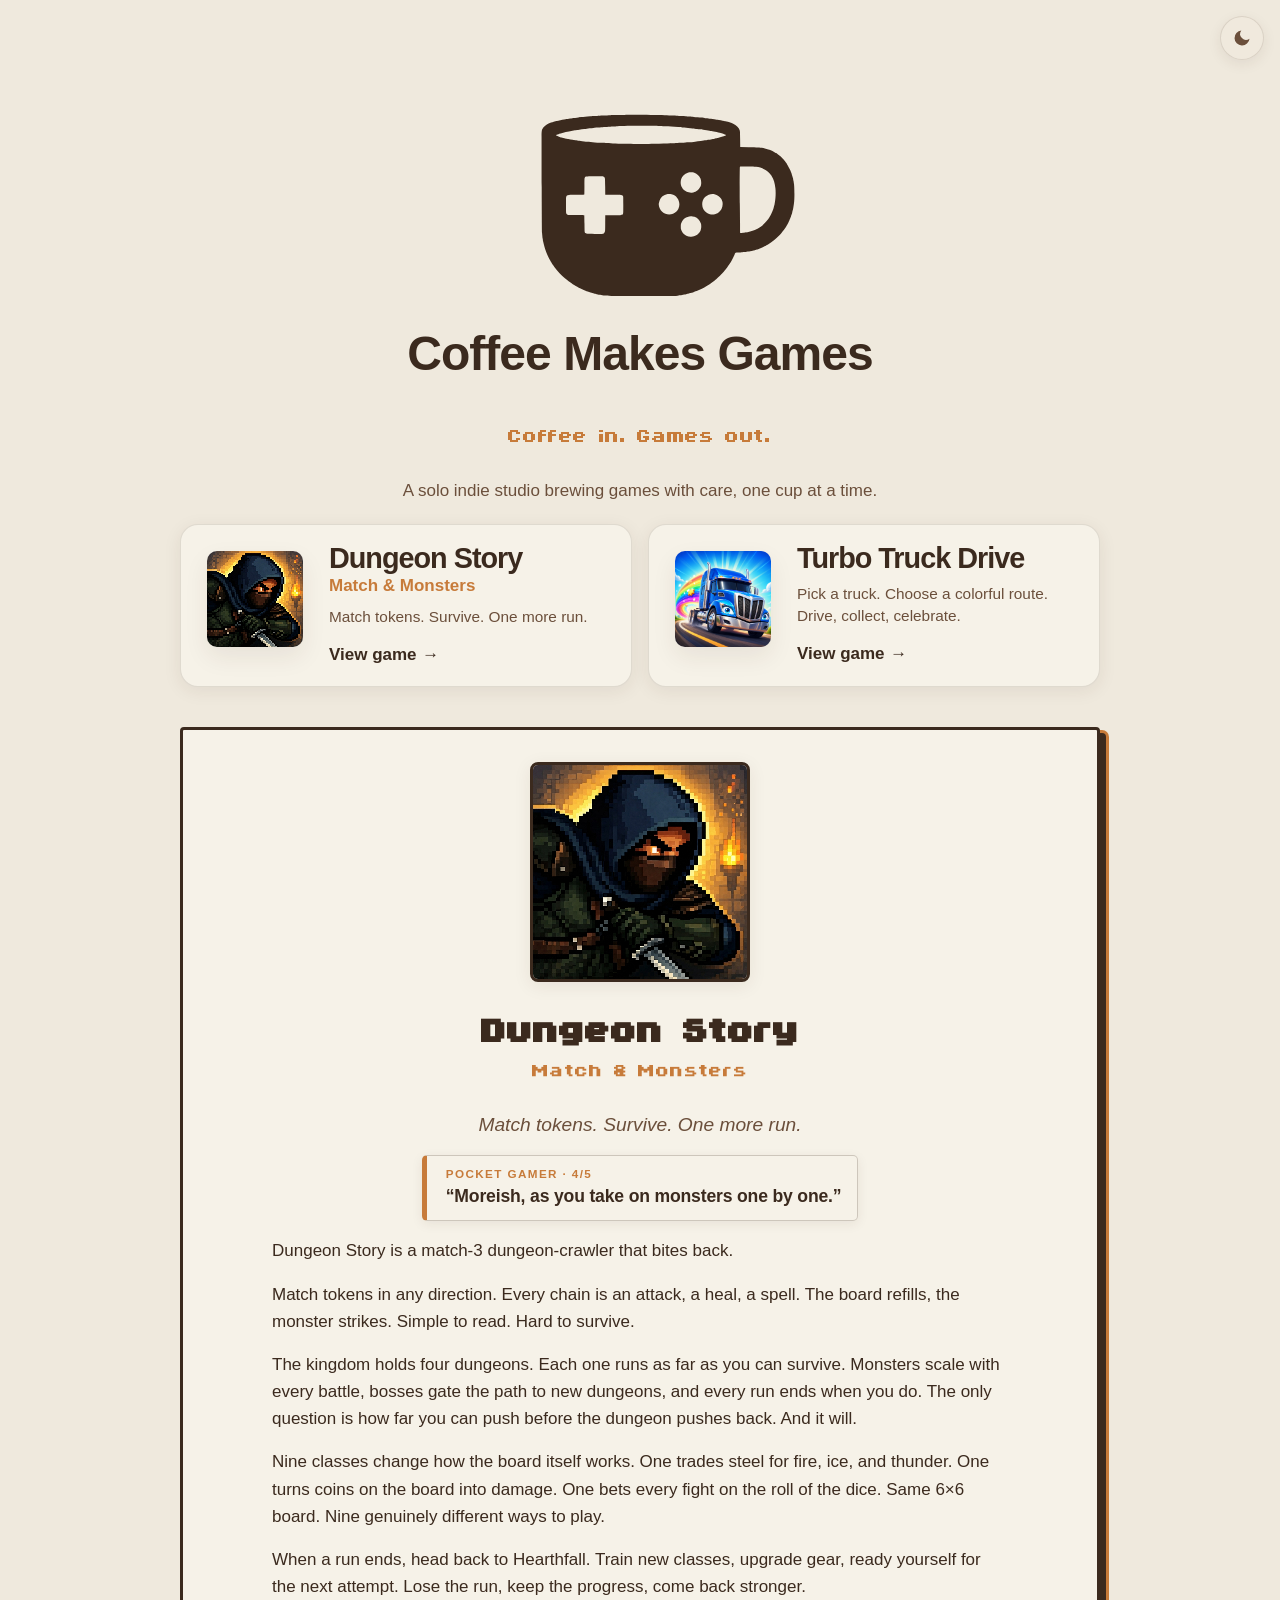
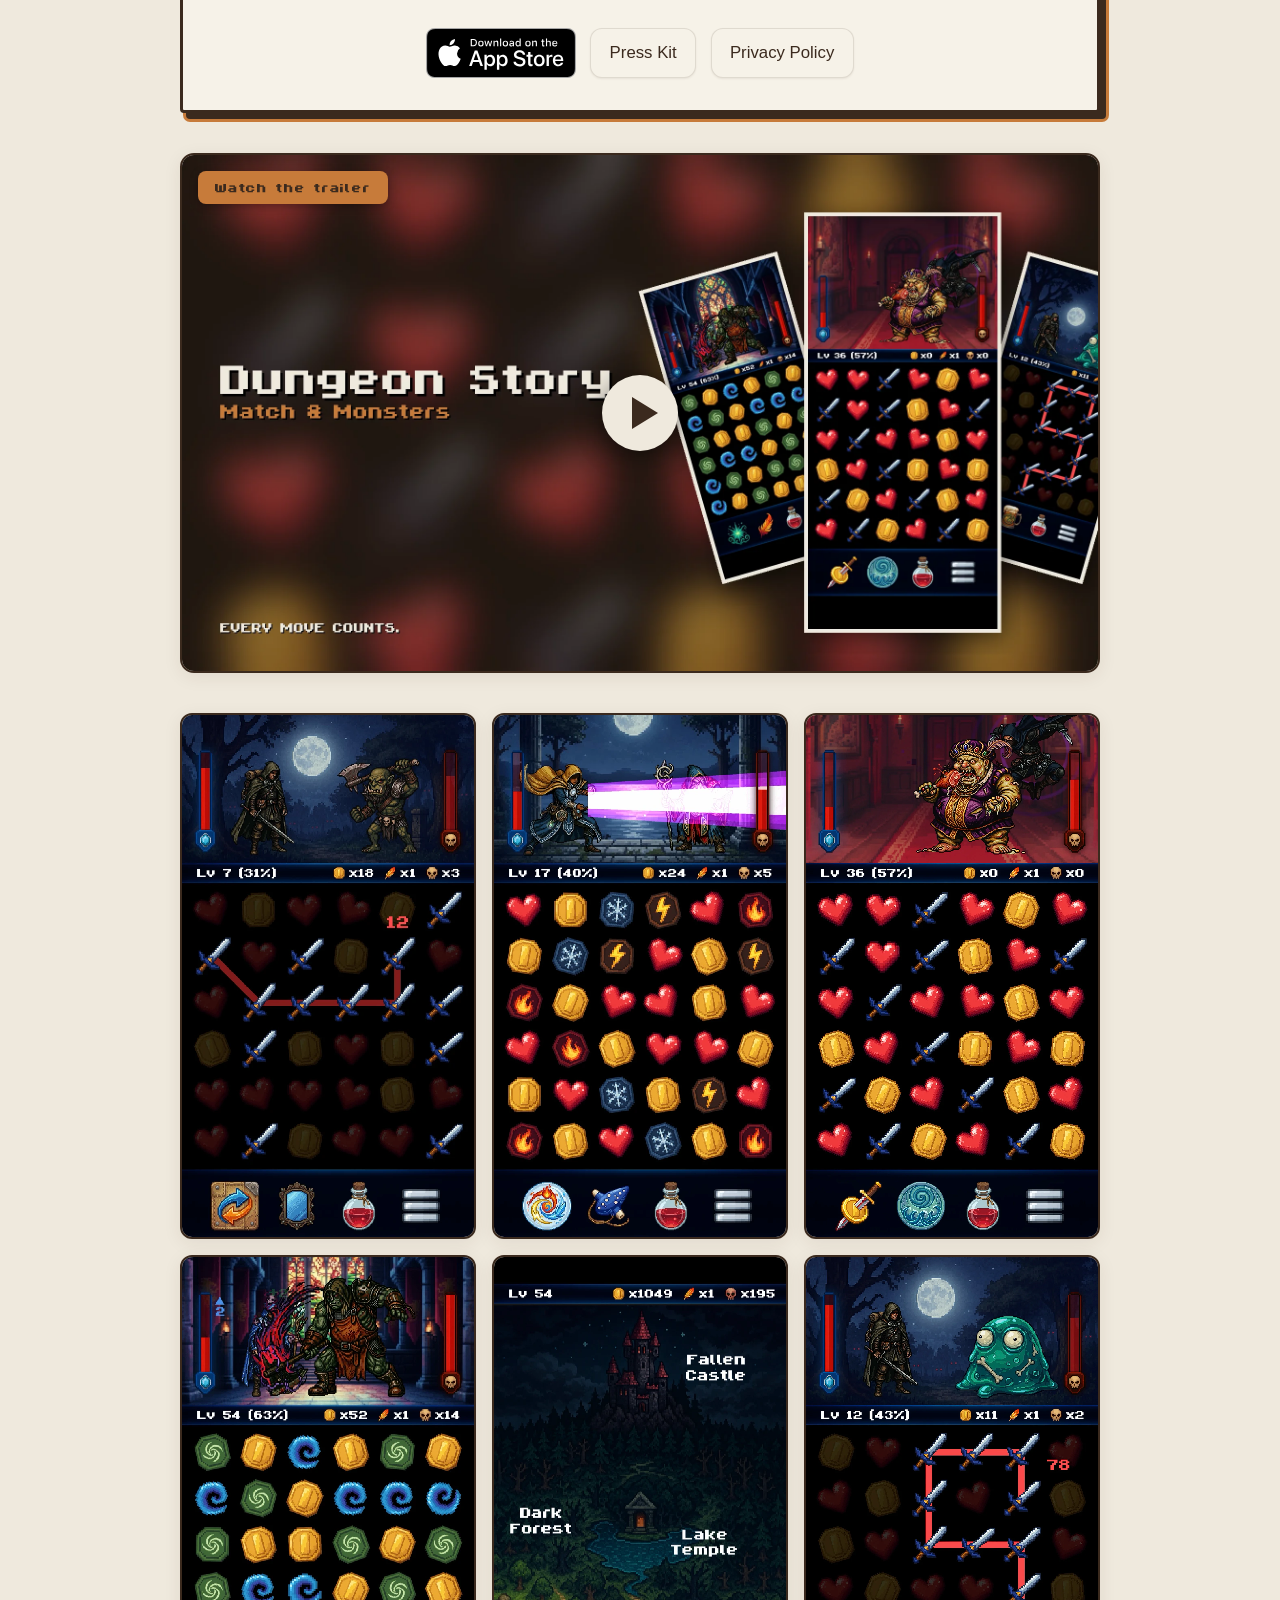
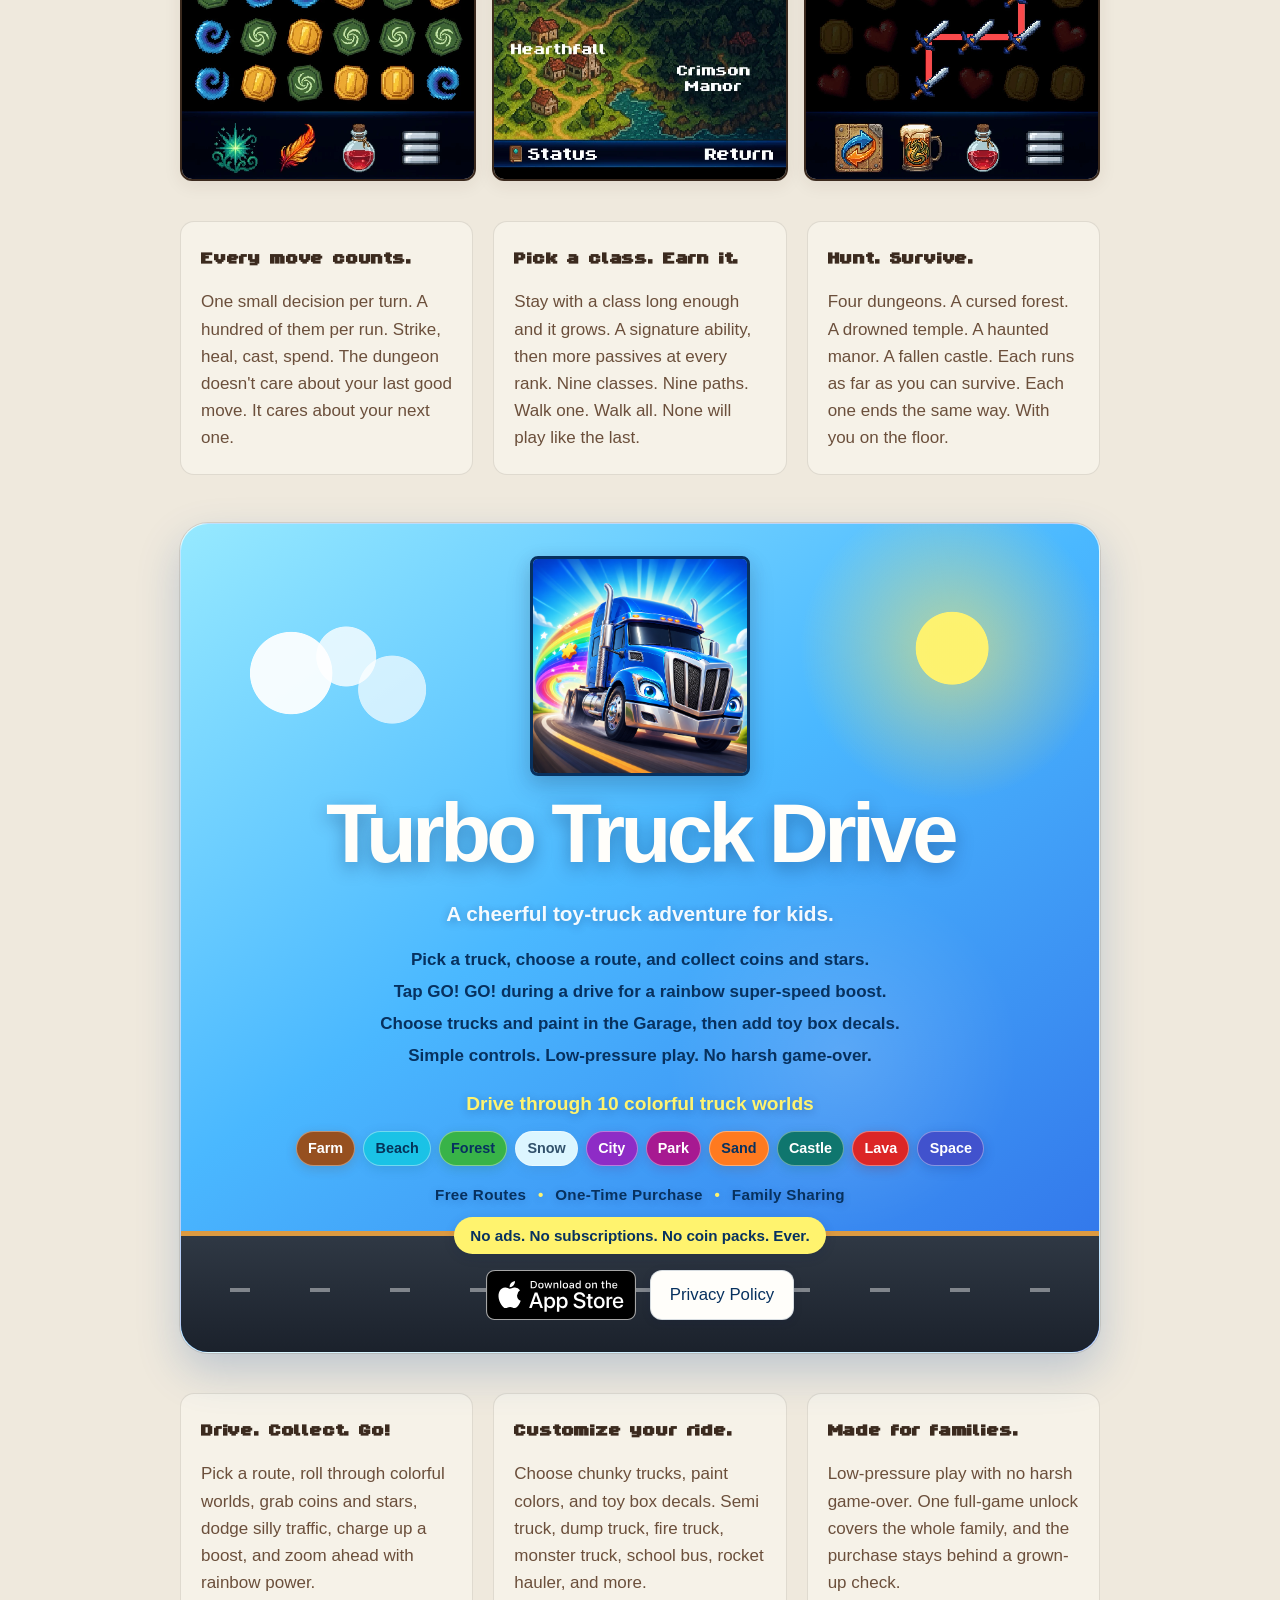
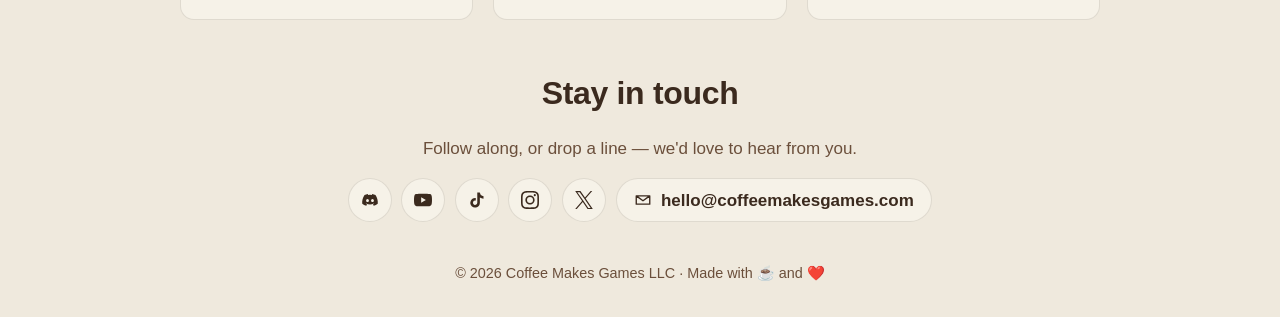
==== commit acac1285: "turbo truck game released" ====
--- a/index.html
+++ b/index.html
@@ -3,8 +3,8 @@
 <head>
   <meta charset="utf-8" />
   <meta name="viewport" content="width=device-width, initial-scale=1, viewport-fit=cover" />
-  <title>Coffee Makes Games Studio — Dungeon Story (iOS, coming soon)</title>
-  <meta name="description" content="Coffee Makes Games is a solo indie studio brewing games with care. Our first game, Dungeon Story, is coming soon to iOS." />
+  <title>Coffee Makes Games Studio — Indie Games</title>
+  <meta name="description" content="Coffee Makes Games is a solo indie studio making games. Dungeon Story and Turbo Truck Drive are available on iPhone and iPad." />
   <meta name="theme-color" content="#EFE9DD" />
   <link rel="canonical" href="https://coffeemakesgames.com/" />
 
@@ -15,12 +15,12 @@
   <meta property="og:type" content="website" />
   <meta property="og:url" content="https://coffeemakesgames.com/" />
   <meta property="og:title" content="Coffee Makes Games — Coffee in. Games out." />
-  <meta property="og:description" content="A solo indie studio brewing games with care. Dungeon Story coming soon to iOS." />
+  <meta property="og:description" content="A solo indie studio brewing games with care. Dungeon Story and Turbo Truck Drive are available on iPhone and iPad." />
   <meta property="og:image" content="https://coffeemakesgames.com/assets/og-image.png" />
   <meta name="twitter:card" content="summary_large_image" />
   <meta name="twitter:site" content="@coffeemakesgame" />
   <meta name="twitter:title" content="Coffee Makes Games" />
-  <meta name="twitter:description" content="A solo indie studio brewing games with care. Dungeon Story coming soon to iOS." />
+  <meta name="twitter:description" content="A solo indie studio brewing games with care. Dungeon Story and Turbo Truck Drive are available on iPhone and iPad." />
   <meta name="twitter:image" content="https://coffeemakesgames.com/assets/og-image.png" />
 
   <link rel="stylesheet" href="/styles.css" />
@@ -60,7 +60,7 @@
       </a>
       <div class="header-actions">
         <nav aria-label="Primary">
-          <a href="#dungeon-story">Dungeon Story</a>
+          <a href="#games">Games</a>
           <a href="#contact">Contact</a>
         </nav>
         <button class="theme-toggle" type="button" aria-label="Toggle dark mode" aria-pressed="false" title="Toggle dark mode">
@@ -209,12 +209,45 @@
       <p class="hero-sub">A solo indie studio brewing games with care, one cup at a time.</p>
     </section>
 
+    <section id="games" class="games-catalog" aria-labelledby="games-title">
+      <h2 id="games-title" class="visually-hidden">Games</h2>
+
+      <div class="game-card-grid">
+        <a class="game-card game-card--dungeon" href="#dungeon-story">
+          <span class="game-card-art">
+            <img src="/assets/dungeon-story/app-icon.png" alt="" width="220" height="220" loading="lazy" />
+          </span>
+          <span class="game-card-content">
+            <span class="game-card-title">Dungeon Story</span>
+            <span class="game-card-kicker">Match &amp; Monsters</span>
+            <span class="game-card-copy">Match tokens. Survive. One more run.</span>
+            <span class="game-card-link">View game</span>
+          </span>
+        </a>
+
+        <a class="game-card game-card--truck" href="#turbo-truck-drive">
+          <span class="game-card-art">
+            <img src="/assets/turbo-truck-drive/app-icon.png" alt="" width="1024" height="1024" loading="lazy" />
+          </span>
+          <span class="game-card-content">
+            <span class="game-card-title">Turbo Truck Drive</span>
+            <span class="game-card-copy">Pick a truck. Choose a colorful route. Drive, collect, celebrate.</span>
+            <span class="game-card-link">View game</span>
+          </span>
+        </a>
+      </div>
+    </section>
+
     <section id="dungeon-story" class="game-block">
       <div class="pixel-frame">
         <img class="key-art" src="/assets/dungeon-story/app-icon.png" alt="Dungeon Story key art — a hooded rogue with a torch in a dungeon" width="220" height="220" />
         <h2 class="pixel-title">Dungeon Story</h2>
         <p class="pixel-subtitle">Match &amp; Monsters</p>
         <p class="pixel-tagline">Match tokens. Survive. One more run.</p>
+        <a class="review-badge" href="https://www.pocketgamer.com/dungeon-story-match-monsters/review/" rel="noopener" target="_blank" aria-label="Read Pocket Gamer's Dungeon Story: Match &amp; Monsters review">
+          <span class="review-badge-meta">Pocket Gamer · 4/5</span>
+          <span class="review-badge-quote">“Moreish, as you take on monsters one by one.”</span>
+        </a>
 
         <p class="pitch">
           Dungeon Story is a match-3 dungeon-crawler that bites back.
@@ -243,13 +276,16 @@
         </p>
 
         <div class="cta-row">
-          <span class="coming-soon-badge">Coming soon to iOS</span>
+          <a class="appstore-badge" href="https://apps.apple.com/us/app/dungeon-story-match-monsters/id6764169713" rel="noopener" target="_blank" aria-label="Download Dungeon Story: Match &amp; Monsters on the App Store">
+            <img src="/assets/app-store-badge.svg" alt="Download on the App Store" width="120" height="40" />
+          </a>
+          <a class="policy-cta" href="/dungeon-story/press/">Press Kit</a>
           <a class="policy-cta" href="/dungeon-story/privacy/">Privacy Policy</a>
         </div>
       </div>
 
       <div class="trailer">
-        <button class="trailer-thumb" type="button" aria-label="Play Dungeon Story trailer" data-video-id="z_5Ux8oXAg4">
+        <button class="trailer-thumb" type="button" aria-label="Play Dungeon Story trailer" data-video-id="pGMHCuEA0Os">
           <img src="/assets/dungeon-story/trailer-poster.webp" alt="Dungeon Story — Match &amp; Monsters trailer" width="1920" height="1080" loading="lazy" />
           <span class="trailer-play" aria-hidden="true">
             <svg viewBox="0 0 80 80" width="80" height="80" focusable="false">
@@ -286,23 +322,92 @@
       </ul>
     </section>
 
+    <section id="turbo-truck-drive" class="game-block truck-block">
+      <div class="truck-frame">
+        <img class="truck-key-art" src="/assets/turbo-truck-drive/app-icon.png" alt="Turbo Truck Drive key art — a blue semi truck driving under a rainbow" width="1024" height="1024" loading="lazy" />
+        <h2 class="truck-title">Turbo Truck Drive</h2>
+        <p class="truck-tagline">A cheerful toy-truck adventure for kids.</p>
+
+        <p class="pitch truck-pitch-lines">
+          <span>Pick a truck, choose a route, and collect coins and stars.</span>
+          <span>Tap GO! GO! during a drive for a rainbow super-speed boost.</span>
+          <span>Choose trucks and paint in the Garage, then add toy box decals.</span>
+          <span>Simple controls. Low-pressure play. No harsh game-over.</span>
+        </p>
+
+        <p class="truck-world-callout">
+          Drive through 10 colorful truck worlds
+        </p>
+
+        <div class="truck-route-list" aria-label="Turbo Truck Drive route worlds">
+          <span class="truck-route-chip truck-route-chip--farm">Farm</span>
+          <span class="truck-route-chip truck-route-chip--beach">Beach</span>
+          <span class="truck-route-chip truck-route-chip--forest">Forest</span>
+          <span class="truck-route-chip truck-route-chip--snow">Snow</span>
+          <span class="truck-route-chip truck-route-chip--city">City</span>
+          <span class="truck-route-chip truck-route-chip--park">Park</span>
+          <span class="truck-route-chip truck-route-chip--sand">Sand</span>
+          <span class="truck-route-chip truck-route-chip--castle">Castle</span>
+          <span class="truck-route-chip truck-route-chip--lava">Lava</span>
+          <span class="truck-route-chip truck-route-chip--space">Space</span>
+        </div>
+
+        <div class="truck-trust-strip" aria-label="Turbo Truck Drive parent trust">
+          <p class="truck-trust-row">Free Routes <span aria-hidden="true">•</span> One-Time Purchase <span aria-hidden="true">•</span> Family Sharing</p>
+          <p class="truck-trust-banner"><strong>No ads. No subscriptions. No coin packs. Ever.</strong></p>
+        </div>
+
+        <div class="cta-row">
+          <a class="appstore-badge" href="https://apps.apple.com/us/app/turbo-truck-drive/id6766106253" rel="noopener" target="_blank" aria-label="Download Turbo Truck Drive on the App Store">
+            <img src="/assets/app-store-badge.svg" alt="Download on the App Store" width="120" height="40" />
+          </a>
+          <a class="policy-cta" href="/turbo-truck-drive/privacy/">Privacy Policy</a>
+        </div>
+      </div>
+
+      <ul class="features truck-features" aria-label="Turbo Truck Drive key features">
+        <li>
+          <h3>Drive. Collect. Go!</h3>
+          <p>Pick a route, roll through colorful worlds, grab coins and stars, dodge silly traffic, charge up a boost, and zoom ahead with rainbow power.</p>
+        </li>
+        <li>
+          <h3>Customize your ride.</h3>
+          <p>Choose chunky trucks, paint colors, and toy box decals. Semi truck, dump truck, fire truck, monster truck, school bus, rocket hauler, and more.</p>
+        </li>
+        <li>
+          <h3>Made for families.</h3>
+          <p>Low-pressure play with no harsh game-over. One full-game unlock covers the whole family, and the purchase stays behind a grown-up check.</p>
+        </li>
+      </ul>
+    </section>
+
     <section id="contact" class="contact">
       <h2>Stay in touch</h2>
       <p>Follow along, or drop a line — we'd love to hear from you.</p>
       <div class="contact-row">
+        <a class="social-btn" href="https://discord.gg/bsuxJBZn" rel="noopener" target="_blank" aria-label="Join Coffee Makes Games on Discord">
+          <svg class="social-icon" width="18" height="18" viewBox="0 0 24 24" aria-hidden="true" focusable="false">
+            <path fill="currentColor" d="M19.27 5.33C17.94 4.71 16.5 4.26 15 4c-.2.36-.44.85-.61 1.24a16.4 16.4 0 0 0-4.78 0C9.44 4.85 9.2 4.36 9 4c-1.5.26-2.94.71-4.27 1.33C2.03 9.36 1.3 13.28 1.66 17.14A17.1 17.1 0 0 0 6.9 19.8c.42-.57.8-1.18 1.12-1.83-.62-.23-1.21-.52-1.77-.85.15-.11.29-.23.43-.35a12.24 12.24 0 0 0 10.64 0c.14.12.28.24.43.35-.56.33-1.15.62-1.78.85.33.65.7 1.26 1.13 1.83a17.06 17.06 0 0 0 5.24-2.66c.43-4.48-.72-8.36-3.07-11.81ZM8.68 14.75c-1.03 0-1.88-.95-1.88-2.12 0-1.16.83-2.11 1.88-2.11 1.06 0 1.9.96 1.88 2.11 0 1.17-.83 2.12-1.88 2.12Zm6.64 0c-1.03 0-1.88-.95-1.88-2.12 0-1.16.83-2.11 1.88-2.11 1.06 0 1.9.96 1.88 2.11 0 1.17-.82 2.12-1.88 2.12Z"/>
+          </svg>
+        </a>
+        <a class="social-btn" href="https://www.youtube.com/@CoffeeMakesGamesStudio" rel="me noopener" target="_blank" aria-label="Coffee Makes Games on YouTube">
+          <svg class="social-icon" width="18" height="18" viewBox="0 0 24 24" aria-hidden="true" focusable="false">
+            <path fill="currentColor" d="M23.498 6.186a3.016 3.016 0 0 0-2.122-2.136C19.505 3.545 12 3.545 12 3.545s-7.505 0-9.377.505A3.017 3.017 0 0 0 .502 6.186C0 8.07 0 12 0 12s0 3.93.502 5.814a3.016 3.016 0 0 0 2.122 2.136c1.871.505 9.376.505 9.376.505s7.505 0 9.377-.505a3.015 3.015 0 0 0 2.122-2.136C24 15.93 24 12 24 12s0-3.93-.502-5.814zM9.545 15.568V8.432L15.818 12l-6.273 3.568z"/>
+          </svg>
+        </a>
+        <a class="social-btn" href="https://www.tiktok.com/@coffeemakesgames" rel="me noopener" target="_blank" aria-label="Coffee Makes Games on TikTok">
+          <svg class="social-icon" width="18" height="18" viewBox="0 0 24 24" aria-hidden="true" focusable="false">
+            <path fill="currentColor" d="M19.59 6.69a4.83 4.83 0 0 1-3.77-4.25V2h-3.45v13.67a2.89 2.89 0 0 1-5.2 1.74 2.89 2.89 0 0 1 2.31-4.64c.29 0 .58.04.86.13V9.4a6.33 6.33 0 0 0-.86-.06A6.34 6.34 0 0 0 5 20.17a6.34 6.34 0 0 0 10.82-4.5V8.73a8.28 8.28 0 0 0 4.85 1.55V6.85c-.37 0-.73-.05-1.08-.16z"/>
+          </svg>
+        </a>
+        <a class="social-btn" href="https://instagram.com/coffeemakesgames" rel="me noopener" target="_blank" aria-label="Coffee Makes Games on Instagram">
+          <svg class="social-icon" width="18" height="18" viewBox="0 0 24 24" aria-hidden="true" focusable="false">
+            <path fill="currentColor" d="M7.0301.084c-1.2768.0602-2.1487.264-2.911.5634-.7888.3075-1.4575.72-2.1228 1.3877-.6652.6677-1.075 1.3368-1.3802 2.127-.2954.7638-.4956 1.6365-.552 2.914-.0564 1.2775-.0689 1.6882-.0626 4.947.0062 3.2586.0206 3.6671.0825 4.9473.061 1.2765.264 2.1482.5635 2.9107.308.7889.72 1.4573 1.388 2.1228.6679.6655 1.3365 1.0743 2.1285 1.38.7632.295 1.6361.4961 2.9134.552 1.2773.056 1.6884.069 4.9462.0627 3.2578-.0062 3.668-.0207 4.9478-.0814 1.28-.0607 2.147-.2652 2.9098-.5633.7889-.3086 1.4578-.72 2.1228-1.3881.665-.6682 1.0745-1.3378 1.3795-2.1284.2957-.7632.4966-1.636.552-2.9124.056-1.2809.0692-1.6898.063-4.948-.0063-3.2583-.021-3.6668-.0817-4.9465-.0607-1.2797-.264-2.1487-.5633-2.9117-.3084-.7889-.72-1.4568-1.3876-2.1228C21.2982 1.33 20.628.9208 19.8378.6165 19.074.321 18.2017.1197 16.9244.0645 15.6471.0093 15.236-.005 11.977.0014 8.718.0076 8.31.0215 7.0301.0839m.1402 21.6932c-1.17-.0509-1.8053-.2453-2.2287-.408-.5606-.216-.96-.4771-1.3819-.895-.422-.4178-.6811-.8186-.9-1.378-.1644-.4234-.3624-1.058-.4171-2.228-.0595-1.2645-.072-1.6442-.079-4.848-.007-3.2037.0053-3.583.0607-4.848.05-1.169.2456-1.805.408-2.2282.216-.5613.4762-.96.895-1.3816.4188-.4217.8184-.6814 1.3783-.9003.423-.1651 1.0575-.3614 2.227-.4171 1.2655-.06 1.6447-.072 4.848-.079 3.2033-.007 3.5835.005 4.8495.0608 1.169.0508 1.8053.2445 2.228.408.5608.216.96.4754 1.3816.895.4217.4194.6816.8176.9005 1.3787.1653.4217.3617 1.056.4169 2.2263.0602 1.2655.0739 1.645.0796 4.848.0058 3.203-.0055 3.5834-.061 4.848-.051 1.17-.245 1.8055-.408 2.2294-.216.5604-.4763.96-.8954 1.3814-.419.4215-.8181.6811-1.3783.9-.4224.1649-1.0577.3617-2.2262.4174-1.2656.0595-1.6448.072-4.8493.079-3.2045.007-3.5825-.006-4.848-.0608M16.953 5.5864A1.44 1.44 0 1 0 18.39 4.144a1.44 1.44 0 0 0-1.437 1.4424M5.8385 12.012c.0067 3.4032 2.7706 6.1557 6.173 6.1493 3.4026-.0065 6.157-2.7701 6.1506-6.1733-.0065-3.4032-2.771-6.1565-6.174-6.1498-3.403.0067-6.156 2.771-6.1496 6.1738M8 12.0077a4 4 0 1 1 4.008 3.9921A3.9996 3.9996 0 0 1 8 12.0077"/>
+          </svg>
+        </a>
         <a class="social-btn" href="https://x.com/coffeemakesgame" rel="me noopener" target="_blank" aria-label="Coffee Makes Games on X">
           <svg class="social-icon" width="18" height="18" viewBox="0 0 24 24" aria-hidden="true" focusable="false">
             <path fill="currentColor" d="M14.234 10.162 22.977 0h-2.072l-7.591 8.824L7.251 0H.258l9.168 13.343L.258 24H2.33l8.016-9.318L16.749 24h6.993zm-2.837 3.299-.929-1.329L3.076 1.56h3.182l5.965 8.532.929 1.329 7.754 11.09h-3.182z"/>
-          </svg>
-        </a>
-        <a class="social-btn" href="https://instagram.com/coffeemakesgames" rel="me noopener" target="_blank" aria-label="Coffee Makes Games on Instagram">
-          <svg class="social-icon" width="18" height="18" viewBox="0 0 24 24" aria-hidden="true" focusable="false">
-            <path fill="currentColor" d="M7.0301.084c-1.2768.0602-2.1487.264-2.911.5634-.7888.3075-1.4575.72-2.1228 1.3877-.6652.6677-1.075 1.3368-1.3802 2.127-.2954.7638-.4956 1.6365-.552 2.914-.0564 1.2775-.0689 1.6882-.0626 4.947.0062 3.2586.0206 3.6671.0825 4.9473.061 1.2765.264 2.1482.5635 2.9107.308.7889.72 1.4573 1.388 2.1228.6679.6655 1.3365 1.0743 2.1285 1.38.7632.295 1.6361.4961 2.9134.552 1.2773.056 1.6884.069 4.9462.0627 3.2578-.0062 3.668-.0207 4.9478-.0814 1.28-.0607 2.147-.2652 2.9098-.5633.7889-.3086 1.4578-.72 2.1228-1.3881.665-.6682 1.0745-1.3378 1.3795-2.1284.2957-.7632.4966-1.636.552-2.9124.056-1.2809.0692-1.6898.063-4.948-.0063-3.2583-.021-3.6668-.0817-4.9465-.0607-1.2797-.264-2.1487-.5633-2.9117-.3084-.7889-.72-1.4568-1.3876-2.1228C21.2982 1.33 20.628.9208 19.8378.6165 19.074.321 18.2017.1197 16.9244.0645 15.6471.0093 15.236-.005 11.977.0014 8.718.0076 8.31.0215 7.0301.0839m.1402 21.6932c-1.17-.0509-1.8053-.2453-2.2287-.408-.5606-.216-.96-.4771-1.3819-.895-.422-.4178-.6811-.8186-.9-1.378-.1644-.4234-.3624-1.058-.4171-2.228-.0595-1.2645-.072-1.6442-.079-4.848-.007-3.2037.0053-3.583.0607-4.848.05-1.169.2456-1.805.408-2.2282.216-.5613.4762-.96.895-1.3816.4188-.4217.8184-.6814 1.3783-.9003.423-.1651 1.0575-.3614 2.227-.4171 1.2655-.06 1.6447-.072 4.848-.079 3.2033-.007 3.5835.005 4.8495.0608 1.169.0508 1.8053.2445 2.228.408.5608.216.96.4754 1.3816.895.4217.4194.6816.8176.9005 1.3787.1653.4217.3617 1.056.4169 2.2263.0602 1.2655.0739 1.645.0796 4.848.0058 3.203-.0055 3.5834-.061 4.848-.051 1.17-.245 1.8055-.408 2.2294-.216.5604-.4763.96-.8954 1.3814-.419.4215-.8181.6811-1.3783.9-.4224.1649-1.0577.3617-2.2262.4174-1.2656.0595-1.6448.072-4.8493.079-3.2045.007-3.5825-.006-4.848-.0608M16.953 5.5864A1.44 1.44 0 1 0 18.39 4.144a1.44 1.44 0 0 0-1.437 1.4424M5.8385 12.012c.0067 3.4032 2.7706 6.1557 6.173 6.1493 3.4026-.0065 6.157-2.7701 6.1506-6.1733-.0065-3.4032-2.771-6.1565-6.174-6.1498-3.403.0067-6.156 2.771-6.1496 6.1738M8 12.0077a4 4 0 1 1 4.008 3.9921A3.9996 3.9996 0 0 1 8 12.0077"/>
-          </svg>
-        </a>
-        <a class="social-btn" href="https://www.youtube.com/@CoffeeMakesGamesStudio" rel="me noopener" target="_blank" aria-label="Coffee Makes Games on YouTube">
-          <svg class="social-icon" width="18" height="18" viewBox="0 0 24 24" aria-hidden="true" focusable="false">
-            <path fill="currentColor" d="M23.498 6.186a3.016 3.016 0 0 0-2.122-2.136C19.505 3.545 12 3.545 12 3.545s-7.505 0-9.377.505A3.017 3.017 0 0 0 .502 6.186C0 8.07 0 12 0 12s0 3.93.502 5.814a3.016 3.016 0 0 0 2.122 2.136c1.871.505 9.376.505 9.376.505s7.505 0 9.377-.505a3.015 3.015 0 0 0 2.122-2.136C24 15.93 24 12 24 12s0-3.93-.502-5.814zM9.545 15.568V8.432L15.818 12l-6.273 3.568z"/>
           </svg>
         </a>
         <a class="email-btn" href="mailto:hello@coffeemakesgames.com">
--- a/styles.css
+++ b/styles.css
@@ -97,6 +97,18 @@
   outline: 2px solid var(--accent);
   outline-offset: 3px;
   border-radius: 4px;
+}
+
+.visually-hidden {
+  position: absolute;
+  width: 1px;
+  height: 1px;
+  padding: 0;
+  margin: -1px;
+  overflow: hidden;
+  clip: rect(0, 0, 0, 0);
+  white-space: nowrap;
+  border: 0;
 }
 
 .skip-link {
@@ -137,7 +149,11 @@
   text-decoration: none; font-weight: 600; color: var(--brown);
 }
 .brand img { width: 24px; height: 24px; display: block; transform: translateY(-3px); }
-.site-header nav { display: flex; gap: 1.25rem; }
+.site-header nav {
+  display: flex;
+  align-items: center;
+  gap: 1.25rem;
+}
 .site-header nav a {
   text-decoration: none; color: var(--brown-soft); font-weight: 500;
 }
@@ -261,6 +277,120 @@
   margin: 0 auto;
 }
 
+/* ---------- Games catalog ---------- */
+.games-catalog {
+  max-width: var(--maxw);
+  margin: 0 auto 2.5rem;
+  padding: 0 1.25rem;
+  scroll-margin-top: 5rem;
+}
+.game-card-grid {
+  display: grid;
+  grid-template-columns: repeat(auto-fit, minmax(min(100%, 320px), 1fr));
+  gap: 1rem;
+}
+.game-card {
+  display: grid;
+  grid-template-columns: 112px 1fr;
+  gap: 1.15rem;
+  min-height: 0;
+  padding: 1.1rem;
+  border: 1px solid var(--border-soft);
+  border-radius: 18px;
+  background: var(--cream-soft);
+  box-shadow: var(--shadow-soft);
+  text-decoration: none;
+  color: var(--brown);
+  transition: transform .15s ease, background .15s ease, border-color .15s ease, box-shadow .15s ease;
+}
+.game-card:hover,
+.game-card:focus-visible {
+  transform: translateY(-2px);
+  background: var(--hover-surface);
+  border-color: var(--border-strong);
+  box-shadow: 0 8px 24px var(--shadow-color);
+}
+.game-card-art {
+  align-self: start;
+  display: grid;
+  place-items: center;
+  width: 112px;
+  height: 112px;
+}
+.game-card-art img {
+  width: 96px;
+  height: auto;
+  aspect-ratio: 1 / 1;
+  border-radius: 24px;
+  object-fit: cover;
+  box-shadow: 0 10px 24px var(--shadow-color);
+}
+.game-card--dungeon .game-card-art img {
+  image-rendering: pixelated;
+  image-rendering: crisp-edges;
+  border-radius: 10px;
+}
+.game-card--truck .game-card-art img {
+  border-radius: 10px;
+}
+.game-card-content {
+  display: flex;
+  flex-direction: column;
+  align-items: flex-start;
+  justify-content: center;
+  min-width: 0;
+}
+.game-card-status {
+  display: inline-flex;
+  margin-bottom: .55rem;
+  padding: .2rem .52rem;
+  border: 1px solid var(--border-soft);
+  border-radius: 999px;
+  color: var(--brown-soft);
+  font-size: .72rem;
+  font-weight: 700;
+  line-height: 1.15;
+  background: var(--cream);
+}
+.game-card-title {
+  color: var(--brown);
+  font-size: clamp(1.35rem, 2.6vw, 1.8rem);
+  font-weight: 800;
+  line-height: 1.05;
+  letter-spacing: -0.035em;
+}
+.game-card-kicker {
+  margin-top: .2rem;
+  color: var(--accent);
+  font-weight: 800;
+  line-height: 1.2;
+}
+.game-card--truck .game-card-kicker {
+  color: var(--accent);
+}
+.game-card-copy {
+  margin-top: .6rem;
+  color: var(--brown-soft);
+  font-size: .96rem;
+  line-height: 1.45;
+}
+.game-card-link {
+  display: inline-flex;
+  align-items: center;
+  gap: .35rem;
+  margin-top: .8rem;
+  color: var(--brown);
+  font-weight: 800;
+}
+.game-card-link::after {
+  content: "→";
+  transition: transform .18s ease;
+}
+.game-card:hover .game-card-link::after,
+.game-card:focus-visible .game-card-link::after {
+  transform: translateX(3px);
+}
+
 /* steam wisps rising from the coffee surface (animated SVG paths) */
 .hero-logo svg .wisp {
   transform-box: fill-box;
@@ -317,6 +447,376 @@
   box-shadow: var(--shadow-soft);
 }
 
+.truck-block {
+  margin-top: 3rem;
+}
+
+.truck-frame {
+  --truck-ink: #07315f;
+  --truck-title: #fffefa;
+  --truck-title-shadow: rgba(3, 28, 76, 0.35);
+  --truck-tagline: rgba(255, 255, 255, 0.94);
+  --truck-pitch: #07315f;
+  --truck-callout: #fff36e;
+  --truck-note: #07315f;
+  --truck-key-border: #07315f;
+  --truck-border: rgba(255, 255, 255, 0.66);
+  --truck-shadow: rgba(26, 83, 160, 0.23);
+  --truck-sky-start: #96e9ff;
+  --truck-sky-mid: #4ab8ff;
+  --truck-sky-end: #2f6ee8;
+  --truck-road-start: #2f3844;
+  --truck-road-end: #171d27;
+  --truck-road-stripe: rgba(255, 255, 255, 0.42);
+  --truck-road-edge: rgba(255, 177, 70, 0.85);
+  --truck-control-bg: #fffefa;
+  --truck-control-text: #07315f;
+  --truck-control-border: rgba(7, 49, 95, 0.16);
+  --truck-control-dot: #ff734f;
+  --truck-control-pulse-rgb: 255, 115, 79;
+  --truck-road-stripe-y: 3.25rem;
+  --truck-decor:
+    radial-gradient(circle at 84% 15%, rgba(255, 243, 110, 0.98) 0 2.25rem, transparent 2.3rem),
+    radial-gradient(circle at 84% 15%, rgba(255, 230, 96, 0.58), transparent 9.5rem),
+    radial-gradient(circle at 12% 18%, rgba(255, 255, 255, 0.92) 0 2.55rem, transparent 2.6rem),
+    radial-gradient(circle at 18% 16%, rgba(255, 255, 255, 0.78) 0 1.85rem, transparent 1.9rem),
+    radial-gradient(circle at 23% 20%, rgba(255, 255, 255, 0.68) 0 2.1rem, transparent 2.15rem),
+    radial-gradient(circle at 72% 64%, rgba(255, 255, 255, 0.14), transparent 11rem);
+  --truck-road-bg:
+    linear-gradient(90deg, transparent 0 38%, var(--truck-road-stripe) 38% 62%, transparent 62% 100%) 50% var(--truck-road-stripe-y) / 5rem .28rem repeat-x,
+    linear-gradient(180deg, var(--truck-road-start), var(--truck-road-end));
+  position: relative;
+  overflow: hidden;
+  padding: 2rem 1.5rem;
+  border-radius: 28px;
+  border: 1px solid var(--truck-border);
+  color: var(--truck-ink);
+  text-align: center;
+  background:
+    linear-gradient(145deg, var(--truck-sky-start) 0%, var(--truck-sky-mid) 44%, var(--truck-sky-end) 100%);
+  box-shadow:
+    0 0 0 1px var(--border-soft),
+    0 18px 44px var(--truck-shadow);
+}
+:root[data-theme="dark"] .truck-frame {
+  --truck-title: #fff6cf;
+  --truck-title-shadow: rgba(0, 0, 0, 0.42);
+  --truck-tagline: rgba(255, 248, 214, 0.92);
+  --truck-pitch: rgba(238, 247, 255, 0.9);
+  --truck-callout: #ffe65e;
+  --truck-note: #fff6cf;
+  --truck-key-border: rgba(255, 230, 96, 0.9);
+  --truck-border: rgba(255, 230, 96, 0.24);
+  --truck-shadow: rgba(0, 0, 0, 0.42);
+  --truck-sky-start: #07142e;
+  --truck-sky-mid: #123a7a;
+  --truck-sky-end: #12184a;
+  --truck-road-start: #141a24;
+  --truck-road-end: #080b12;
+  --truck-road-stripe: rgba(255, 230, 96, 0.34);
+  --truck-road-edge: rgba(255, 115, 79, 0.72);
+  --truck-control-bg: #fff6cf;
+  --truck-control-text: #10225a;
+  --truck-control-border: rgba(255, 230, 96, 0.58);
+  --truck-control-dot: #ffe65e;
+  --truck-control-pulse-rgb: 255, 230, 96;
+  --truck-road-stripe-y: 3.25rem;
+  --truck-decor:
+    radial-gradient(circle at 86% 10%, #12205c 0 1.45rem, transparent 1.5rem),
+    radial-gradient(circle at 84% 10%, rgba(255, 238, 160, 0.96) 0 1.75rem, transparent 1.8rem),
+    radial-gradient(circle at 16% 9%, rgba(255, 255, 255, 0.9) 0 .1rem, transparent .13rem),
+    radial-gradient(circle at 29% 14%, rgba(255, 230, 96, 0.86) 0 .08rem, transparent .11rem),
+    radial-gradient(circle at 68% 8%, rgba(255, 255, 255, 0.78) 0 .09rem, transparent .12rem),
+    radial-gradient(circle at 76% 17%, rgba(255, 230, 96, 0.8) 0 .07rem, transparent .1rem),
+    radial-gradient(circle at 43% 10%, rgba(255, 255, 255, 0.76) 0 .08rem, transparent .11rem),
+    radial-gradient(circle at 14% 62%, rgba(114, 221, 255, 0.2), transparent 10rem),
+    radial-gradient(circle at 86% 78%, rgba(255, 115, 79, 0.22), transparent 11rem);
+  --truck-road-bg:
+    linear-gradient(90deg, transparent 0 38%, var(--truck-road-stripe) 38% 62%, transparent 62% 100%) 50% var(--truck-road-stripe-y) / 5rem .28rem repeat-x,
+    linear-gradient(180deg, var(--truck-road-start), var(--truck-road-end));
+}
+@media (prefers-color-scheme: dark) {
+  :root:not([data-theme="light"]) .truck-frame {
+    --truck-title: #fff6cf;
+    --truck-title-shadow: rgba(0, 0, 0, 0.42);
+    --truck-tagline: rgba(255, 248, 214, 0.92);
+    --truck-pitch: rgba(238, 247, 255, 0.9);
+    --truck-callout: #ffe65e;
+    --truck-note: #fff6cf;
+    --truck-key-border: rgba(255, 230, 96, 0.9);
+    --truck-border: rgba(255, 230, 96, 0.24);
+    --truck-shadow: rgba(0, 0, 0, 0.42);
+    --truck-sky-start: #07142e;
+    --truck-sky-mid: #123a7a;
+    --truck-sky-end: #12184a;
+    --truck-road-start: #141a24;
+    --truck-road-end: #080b12;
+    --truck-road-stripe: rgba(255, 230, 96, 0.34);
+    --truck-road-edge: rgba(255, 115, 79, 0.72);
+    --truck-control-bg: #fff6cf;
+    --truck-control-text: #10225a;
+    --truck-control-border: rgba(255, 230, 96, 0.58);
+    --truck-control-dot: #ffe65e;
+    --truck-control-pulse-rgb: 255, 230, 96;
+    --truck-road-stripe-y: 3.25rem;
+    --truck-decor:
+      radial-gradient(circle at 86% 10%, #12205c 0 1.45rem, transparent 1.5rem),
+      radial-gradient(circle at 84% 10%, rgba(255, 238, 160, 0.96) 0 1.75rem, transparent 1.8rem),
+      radial-gradient(circle at 16% 9%, rgba(255, 255, 255, 0.9) 0 .1rem, transparent .13rem),
+      radial-gradient(circle at 29% 14%, rgba(255, 230, 96, 0.86) 0 .08rem, transparent .11rem),
+      radial-gradient(circle at 68% 8%, rgba(255, 255, 255, 0.78) 0 .09rem, transparent .12rem),
+      radial-gradient(circle at 76% 17%, rgba(255, 230, 96, 0.8) 0 .07rem, transparent .1rem),
+      radial-gradient(circle at 43% 10%, rgba(255, 255, 255, 0.76) 0 .08rem, transparent .11rem),
+      radial-gradient(circle at 14% 62%, rgba(114, 221, 255, 0.2), transparent 10rem),
+      radial-gradient(circle at 86% 78%, rgba(255, 115, 79, 0.22), transparent 11rem);
+    --truck-road-bg:
+      linear-gradient(90deg, transparent 0 38%, var(--truck-road-stripe) 38% 62%, transparent 62% 100%) 50% var(--truck-road-stripe-y) / 5rem .28rem repeat-x,
+      linear-gradient(180deg, var(--truck-road-start), var(--truck-road-end));
+  }
+}
+.truck-frame::before,
+.truck-frame::after {
+  content: "";
+  position: absolute;
+  pointer-events: none;
+}
+.truck-frame::before {
+  inset: 0;
+  background: var(--truck-decor);
+}
+.truck-frame::after {
+  inset: auto 0 -1.35rem 0;
+  height: 8.9rem;
+  border-top: .35rem solid var(--truck-road-edge);
+  background: var(--truck-road-bg);
+}
+.truck-frame > * {
+  position: relative;
+  z-index: 1;
+}
+
+.truck-key-art {
+  display: block;
+  width: clamp(160px, 36vw, 220px);
+  height: auto;
+  aspect-ratio: 1 / 1;
+  margin: 0 auto 1.25rem;
+  background: rgba(255, 255, 255, 0.22);
+  border: 3px solid var(--truck-key-border);
+  border-radius: 8px;
+  box-shadow:
+    0 10px 24px rgba(3, 28, 76, 0.18),
+    var(--shadow-soft);
+}
+
+.truck-eyebrow {
+  display: inline-flex;
+  margin: 0 0 .7rem;
+  padding: .38rem .75rem;
+  border-radius: 999px;
+  background: rgba(255, 255, 255, 0.78);
+  color: #0b4f9f;
+  font-weight: 800;
+  font-size: .78rem;
+  line-height: 1;
+  letter-spacing: .08em;
+  text-transform: uppercase;
+}
+
+.truck-title {
+  margin: 0;
+  color: var(--truck-title);
+  font-size: clamp(2.55rem, 7vw, 5.2rem);
+  line-height: .92;
+  letter-spacing: -0.055em;
+  text-shadow: 0 6px 18px var(--truck-title-shadow);
+}
+.truck-subtitle {
+  margin: .65rem 0 .4rem;
+  color: #fff36e;
+  font-weight: 900;
+  font-size: clamp(1.3rem, 3.2vw, 2rem);
+  line-height: 1.1;
+  letter-spacing: .02em;
+  text-shadow: 0 3px 10px rgba(3, 28, 76, 0.28);
+}
+.truck-tagline {
+  max-width: 38rem;
+  margin: 1.75rem auto 1.1rem;
+  color: var(--truck-tagline);
+  font-weight: 800;
+  font-size: clamp(1.05rem, 2.2vw, 1.3rem);
+  line-height: 1.35;
+  text-shadow: 0 2px 8px rgba(3, 28, 76, 0.3);
+}
+.truck-frame .pitch {
+  max-width: 52rem;
+  color: var(--truck-pitch);
+  font-weight: 650;
+  text-align: center;
+}
+.truck-pitch-lines {
+  display: flex;
+  flex-direction: column;
+  gap: .3rem;
+}
+
+.truck-world-callout {
+  max-width: 42rem;
+  margin: 1.35rem auto 0;
+  color: var(--truck-callout);
+  font-size: clamp(1rem, 2vw, 1.2rem);
+  font-weight: 900;
+  line-height: 1.35;
+  text-shadow: 0 2px 8px rgba(3, 28, 76, 0.28);
+}
+
+.truck-route-list {
+  display: flex;
+  flex-wrap: wrap;
+  justify-content: center;
+  gap: .5rem;
+  max-width: 48rem;
+  margin: .9rem auto 0;
+}
+.truck-route-chip {
+  display: inline-flex;
+  align-items: center;
+  min-height: 2.1rem;
+  padding: .3rem .7rem;
+  border-radius: 999px;
+  background: rgba(255, 255, 255, 0.62);
+  color: #0f4b8d;
+  border: 1px solid rgba(255, 255, 255, 0.38);
+  font-weight: 800;
+  font-size: .9rem;
+  box-shadow: 0 2px 8px rgba(3, 28, 76, 0.1);
+}
+.truck-route-chip--farm {
+  background: #965020;
+  color: #ffffff;
+  box-shadow: 0 3px 12px rgba(92, 44, 18, 0.18);
+}
+.truck-route-chip--beach {
+  background: #1ac2e6;
+  color: #05345a;
+  box-shadow: 0 3px 12px rgba(10, 95, 118, 0.18);
+}
+.truck-route-chip--forest {
+  background: #38b348;
+  color: #07315f;
+  box-shadow: 0 3px 12px rgba(20, 86, 30, 0.18);
+}
+.truck-route-chip--snow {
+  background: #dcf6ff;
+  color: #31516b;
+  box-shadow: 0 3px 12px rgba(68, 115, 140, 0.16);
+}
+.truck-route-chip--city {
+  background: #8e2cc6;
+  color: #ffffff;
+  box-shadow: 0 3px 12px rgba(88, 28, 118, 0.2);
+}
+.truck-route-chip--park {
+  background: #a71991;
+  color: #ffffff;
+  box-shadow: 0 3px 12px rgba(112, 18, 92, 0.18);
+}
+.truck-route-chip--sand {
+  background: #ff7a1f;
+  color: #07315f;
+  box-shadow: 0 3px 12px rgba(122, 52, 12, 0.18);
+}
+.truck-route-chip--space {
+  background: #4152cd;
+  color: #ffffff;
+  box-shadow: 0 3px 12px rgba(22, 35, 118, 0.22);
+}
+.truck-route-chip--lava {
+  background: #dc2626;
+  color: #ffffff;
+  box-shadow: 0 3px 12px rgba(128, 20, 20, 0.24);
+}
+.truck-route-chip--castle {
+  background: #0f766e;
+  color: #ffffff;
+  box-shadow: 0 3px 12px rgba(8, 90, 80, 0.2);
+}
+:root[data-theme="dark"] .truck-route-chip {
+  border-color: rgba(255, 255, 255, 0.24);
+  box-shadow:
+    0 4px 14px rgba(0, 0, 0, 0.28),
+    0 0 16px rgba(255, 230, 96, 0.08);
+}
+@media (prefers-color-scheme: dark) {
+  :root:not([data-theme="light"]) .truck-route-chip {
+    border-color: rgba(255, 255, 255, 0.24);
+    box-shadow:
+      0 4px 14px rgba(0, 0, 0, 0.28),
+      0 0 16px rgba(255, 230, 96, 0.08);
+  }
+}
+.truck-trust-strip {
+  max-width: 44rem;
+  margin: 1.2rem auto 0;
+}
+.truck-trust-row {
+  margin: 0;
+  color: var(--truck-note);
+  font-size: .95rem;
+  font-weight: 900;
+  letter-spacing: .02em;
+  line-height: 1.35;
+  text-shadow: 0 2px 8px rgba(3, 28, 76, 0.18);
+}
+.truck-trust-row span {
+  display: inline-block;
+  margin: 0 .45rem;
+  color: var(--truck-callout);
+}
+.truck-trust-banner {
+  display: inline-flex;
+  align-items: center;
+  min-height: 2.35rem;
+  margin: .7rem 0 0;
+  padding: .45rem 1rem;
+  border-radius: 999px;
+  background: #fff36e;
+  color: #07315f;
+  font-size: .95rem;
+  font-weight: 900;
+  line-height: 1.15;
+  box-shadow: 0 3px 12px rgba(3, 28, 76, 0.14);
+}
+.truck-trust-banner strong {
+  font: inherit;
+}
+.truck-frame .policy-cta {
+  background: var(--truck-control-bg);
+  color: var(--truck-control-text);
+  border-color: var(--truck-control-border);
+  box-shadow: 0 2px 10px rgba(3, 28, 76, 0.12);
+}
+.truck-frame .policy-cta:hover {
+  background: var(--truck-control-bg);
+  border-color: var(--truck-callout);
+  box-shadow: 0 5px 16px rgba(3, 28, 76, 0.18);
+}
+
+.truck-features h3 {
+  font-family: var(--font-sans);
+  font-size: 1.45rem;
+  font-weight: 900;
+  letter-spacing: -0.02em;
+}
+.truck-features li {
+  border-color: rgba(64, 168, 255, 0.22);
+}
+:root[data-theme="dark"] .truck-features h3 { color: #72ddff; }
+@media (prefers-color-scheme: dark) {
+  :root:not([data-theme="light"]) .truck-features h3 { color: #72ddff; }
+}
+
 .pixel-title {
   font-family: var(--font-pixel);
   font-size: clamp(2.2rem, 6vw, 3.5rem);
@@ -329,7 +829,7 @@
   font-family: var(--font-pixel);
   font-size: clamp(1.4rem, 3.2vw, 1.9rem);
   color: var(--accent);
-  margin: -0.4em 0 0.9em;
+  margin: -0.66em 0 0.58em;
   letter-spacing: .04em;
 }
 .pixel-tagline {
@@ -338,9 +838,54 @@
   font-weight: 400;
   color: var(--brown-soft);
   font-size: clamp(1rem, 2vw, 1.2rem);
-  margin: 0 auto 1rem;
+  margin: 0 auto;
   max-width: 38rem;
   line-height: 1.4;
+}
+.review-badge {
+  position: relative;
+  display: inline-grid;
+  gap: .34rem;
+  width: max-content;
+  max-width: none;
+  min-height: 0;
+  padding: .72rem 1rem .78rem;
+  margin: 1rem auto;
+  padding-left: 1.2rem;
+  border: 1px solid var(--border-strong);
+  border-left: .32rem solid var(--accent);
+  border-radius: 5px;
+  background: var(--cream-soft);
+  box-shadow: 0 3px 12px var(--shadow-color);
+  color: var(--brown);
+  text-align: left;
+  text-decoration: none;
+  transition: transform .15s ease, background .15s ease, border-color .15s ease, box-shadow .15s ease;
+}
+.review-badge:hover,
+.review-badge:focus-visible {
+  transform: translateY(-1px);
+  background: var(--hover-surface);
+  border-color: var(--accent);
+  box-shadow: 0 6px 18px var(--shadow-color);
+}
+.review-badge-meta {
+  color: var(--accent);
+  font-size: .73rem;
+  font-weight: 900;
+  line-height: 1.1;
+  letter-spacing: .12em;
+  text-transform: uppercase;
+  display: block;
+}
+.review-badge-quote {
+  font-size: clamp(.96rem, 1.85vw, 1.1rem);
+  font-weight: 700;
+  line-height: 1.24;
+  letter-spacing: -0.01em;
+  display: block;
+  overflow-x: auto;
+  white-space: nowrap;
 }
 .pitch {
   max-width: 46rem;
@@ -350,49 +895,22 @@
 .pitch:last-of-type { margin-bottom: 1.75rem; }
 
 .cta-row {
+  --cta-height: 50px;
+  --cta-radius: 12px;
   display: flex; flex-wrap: wrap; gap: .9rem;
   align-items: center; justify-content: center;
   margin-top: 1rem;
 }
-.coming-soon-badge {
+.policy-cta {
   display: inline-flex;
   align-items: center;
-  gap: .6rem;
+  height: var(--cta-height);
   font-family: var(--font-sans);
   font-weight: 500;
   background: var(--cream-soft);
   color: var(--brown);
-  padding: .65rem 1.15rem;
-  border-radius: 999px;
-  font-size: 1.05rem;
-  letter-spacing: 0;
-  text-transform: none;
-  border: 1px solid var(--border-soft);
-  box-shadow: 0 1px 2px var(--shadow-color);
-}
-.coming-soon-badge::before {
-  content: "";
-  width: .5rem;
-  height: .5rem;
-  border-radius: 50%;
-  background: var(--accent);
-  box-shadow: 0 0 0 0 rgba(199, 123, 58, 0.6);
-  animation: statusPulse 2s ease-in-out infinite;
-}
-@keyframes statusPulse {
-  0%   { box-shadow: 0 0 0 0    rgba(199, 123, 58, 0.55); }
-  70%  { box-shadow: 0 0 0 .55rem rgba(199, 123, 58, 0); }
-  100% { box-shadow: 0 0 0 0    rgba(199, 123, 58, 0); }
-}
-.policy-cta {
-  display: inline-flex;
-  align-items: center;
-  font-family: var(--font-sans);
-  font-weight: 500;
-  background: var(--cream-soft);
-  color: var(--brown);
-  padding: .65rem 1.15rem;
-  border-radius: 999px;
+  padding: 0 1.15rem;
+  border-radius: var(--cta-radius);
   font-size: 1.05rem;
   line-height: 1.6;
   letter-spacing: 0;
@@ -407,22 +925,20 @@
   border-color: var(--border-strong);
   box-shadow: 0 4px 12px var(--shadow-color);
 }
-.appstore-btn {
-  display: inline-flex; flex-direction: column;
-  align-items: flex-start; line-height: 1.1;
-  background: var(--brown);
-  color: var(--cream);
-  padding: .55rem 1.1rem;
-  border-radius: 8px;
-  text-decoration: none;
-  font-family: var(--font-sans);
-}
-.appstore-pre  { font-size: .7rem; opacity: .8; }
-.appstore-name { font-size: 1.15rem; font-weight: 600; letter-spacing: .01em; }
-.appstore-btn.is-disabled {
-  opacity: .55;
-  cursor: not-allowed;
-  pointer-events: none;
+.appstore-badge {
+  display: inline-flex;
+  align-items: center;
+  line-height: 0;
+  transition: transform .15s ease, filter .15s ease;
+}
+.appstore-badge:hover,
+.appstore-badge:focus-visible {
+  transform: translateY(-1px);
+  filter: drop-shadow(0 4px 10px var(--shadow-color));
+}
+.appstore-badge img {
+  width: auto;
+  height: var(--cta-height);
 }
 
 /* ---------- Trailer (lite YouTube embed) ---------- */
@@ -639,6 +1155,35 @@
   box-shadow: var(--shadow-soft);
   padding: 1.5rem;
 }
+.policy-game-header {
+  display: grid;
+  grid-template-columns: 96px 1fr;
+  gap: 1rem;
+  align-items: center;
+  margin: 0 0 1.5rem;
+  padding-bottom: 1.25rem;
+  border-bottom: 1px solid var(--border-soft);
+}
+.policy-game-icon {
+  width: 96px;
+  height: 96px;
+  border-radius: 22px;
+  border: 1px solid var(--border-soft);
+  background: var(--cream);
+  object-fit: cover;
+  box-shadow: var(--shadow-soft);
+}
+.policy-game-icon--pixel {
+  border-radius: 10px;
+  image-rendering: pixelated;
+  image-rendering: crisp-edges;
+}
+.policy-game-header .eyebrow {
+  margin-bottom: .4rem;
+}
+.policy-game-header h1 {
+  margin-bottom: .2rem;
+}
 .policy-card h2 {
   margin: 1.6rem 0 .5rem;
   font-size: 1.25rem;
@@ -656,6 +1201,72 @@
 .policy-updated {
   color: var(--brown-soft);
   font-size: .95rem;
+}
+.press-actions {
+  --cta-height: 44px;
+  --cta-radius: 10px;
+  display: flex;
+  flex-wrap: wrap;
+  gap: .75rem;
+  margin: 1.25rem 0 1.75rem;
+}
+.press-facts {
+  display: grid;
+  grid-template-columns: max-content 1fr;
+  gap: .5rem 1rem;
+  margin: 0 0 1rem;
+}
+.press-facts dt {
+  color: var(--brown-soft);
+  font-weight: 700;
+}
+.press-facts dd {
+  margin: 0;
+}
+.press-list {
+  margin: 0 0 1rem;
+  padding-left: 1.25rem;
+}
+.press-assets {
+  display: grid;
+  grid-template-columns: repeat(auto-fit, minmax(150px, 1fr));
+  gap: 1rem;
+  margin: 1rem 0 0;
+}
+.press-asset {
+  margin: 0;
+  overflow: hidden;
+  background: var(--cream);
+  border: 1px solid var(--border-soft);
+  border-radius: 12px;
+  box-shadow: 0 1px 2px var(--shadow-color);
+}
+.press-asset a {
+  display: block;
+  height: 100%;
+  color: inherit;
+  text-decoration: none;
+}
+.press-asset img {
+  width: 100%;
+  height: auto;
+  border-bottom: 1px solid var(--border-soft);
+}
+.press-asset:first-child img {
+  image-rendering: pixelated;
+  image-rendering: crisp-edges;
+}
+.press-asset figcaption {
+  padding: .7rem;
+  font-weight: 700;
+  line-height: 1.25;
+}
+.press-asset small {
+  display: block;
+  margin-top: .2rem;
+  color: var(--brown-soft);
+  font-size: .78rem;
+  font-weight: 500;
 }
 
 /* ---------- Footer ---------- */
@@ -671,6 +1282,38 @@
 
 /* ---------- Small screen tweaks ---------- */
 @media (max-width: 600px) {
+  .games-catalog {
+    margin-bottom: 2.5rem;
+  }
+  .game-card {
+    grid-template-columns: 86px 1fr;
+    gap: .85rem;
+    min-height: 0;
+    padding: .85rem;
+    border-radius: 18px;
+  }
+  .game-card-art {
+    align-self: start;
+    width: 86px;
+    height: 86px;
+  }
+  .game-card-art img {
+    width: 78px;
+    border-radius: 18px;
+  }
+  .game-card--dungeon .game-card-art img {
+    border-radius: 8px;
+  }
+  .game-card-status {
+    margin-bottom: .45rem;
+    font-size: .72rem;
+  }
+  .game-card-copy {
+    margin-top: .55rem;
+  }
+  .game-card-link {
+    margin-top: .75rem;
+  }
   .pixel-frame {
     padding: 1.5rem 1.1rem;
     box-shadow:
@@ -681,4 +1324,23 @@
   .hero { padding-top: 2.5rem; }
   .policy-shell { padding-top: 5rem; }
   .policy-card { padding: 1.25rem; }
-}
+  .policy-game-header {
+    grid-template-columns: 72px 1fr;
+    gap: .85rem;
+  }
+  .policy-game-icon {
+    width: 72px;
+    height: 72px;
+    border-radius: 16px;
+  }
+  .policy-game-icon--pixel {
+    border-radius: 8px;
+  }
+  .press-facts {
+    grid-template-columns: 1fr;
+    gap: .1rem;
+  }
+  .press-facts dd {
+    margin-bottom: .6rem;
+  }
+}
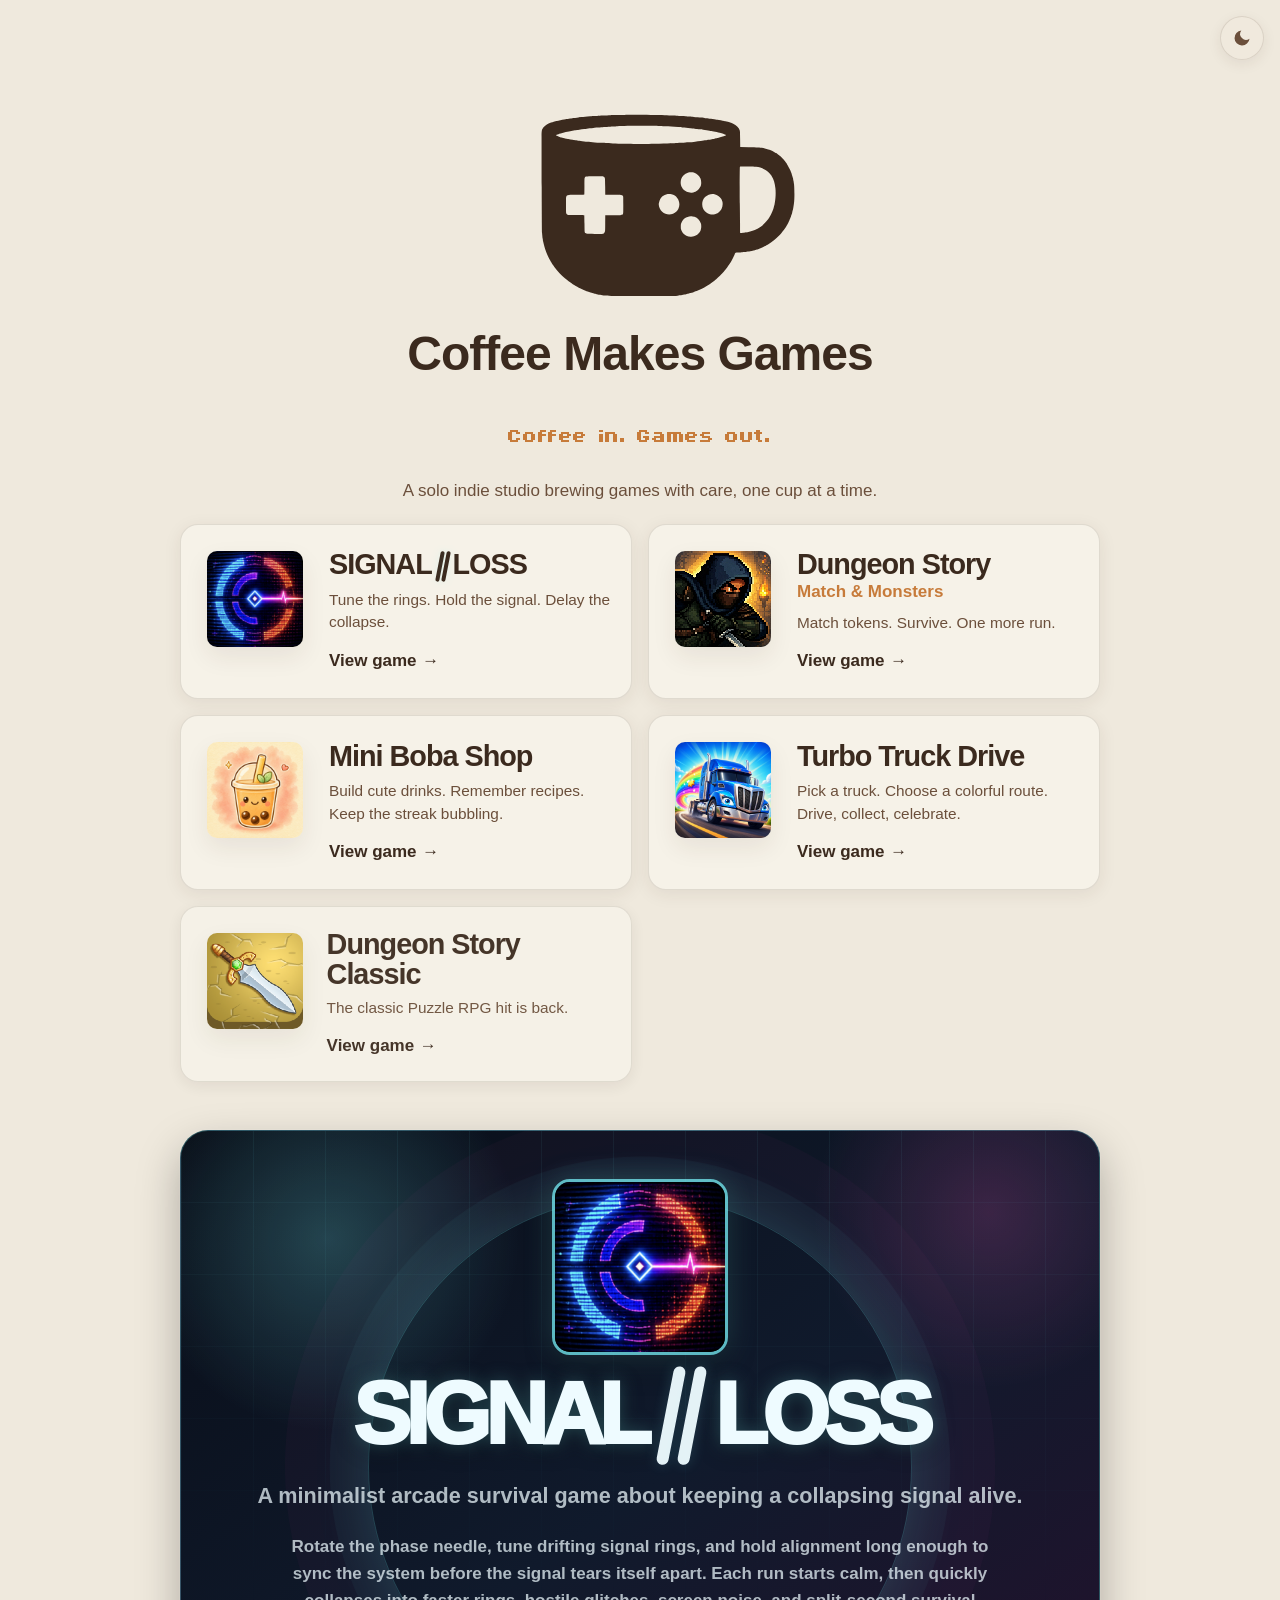
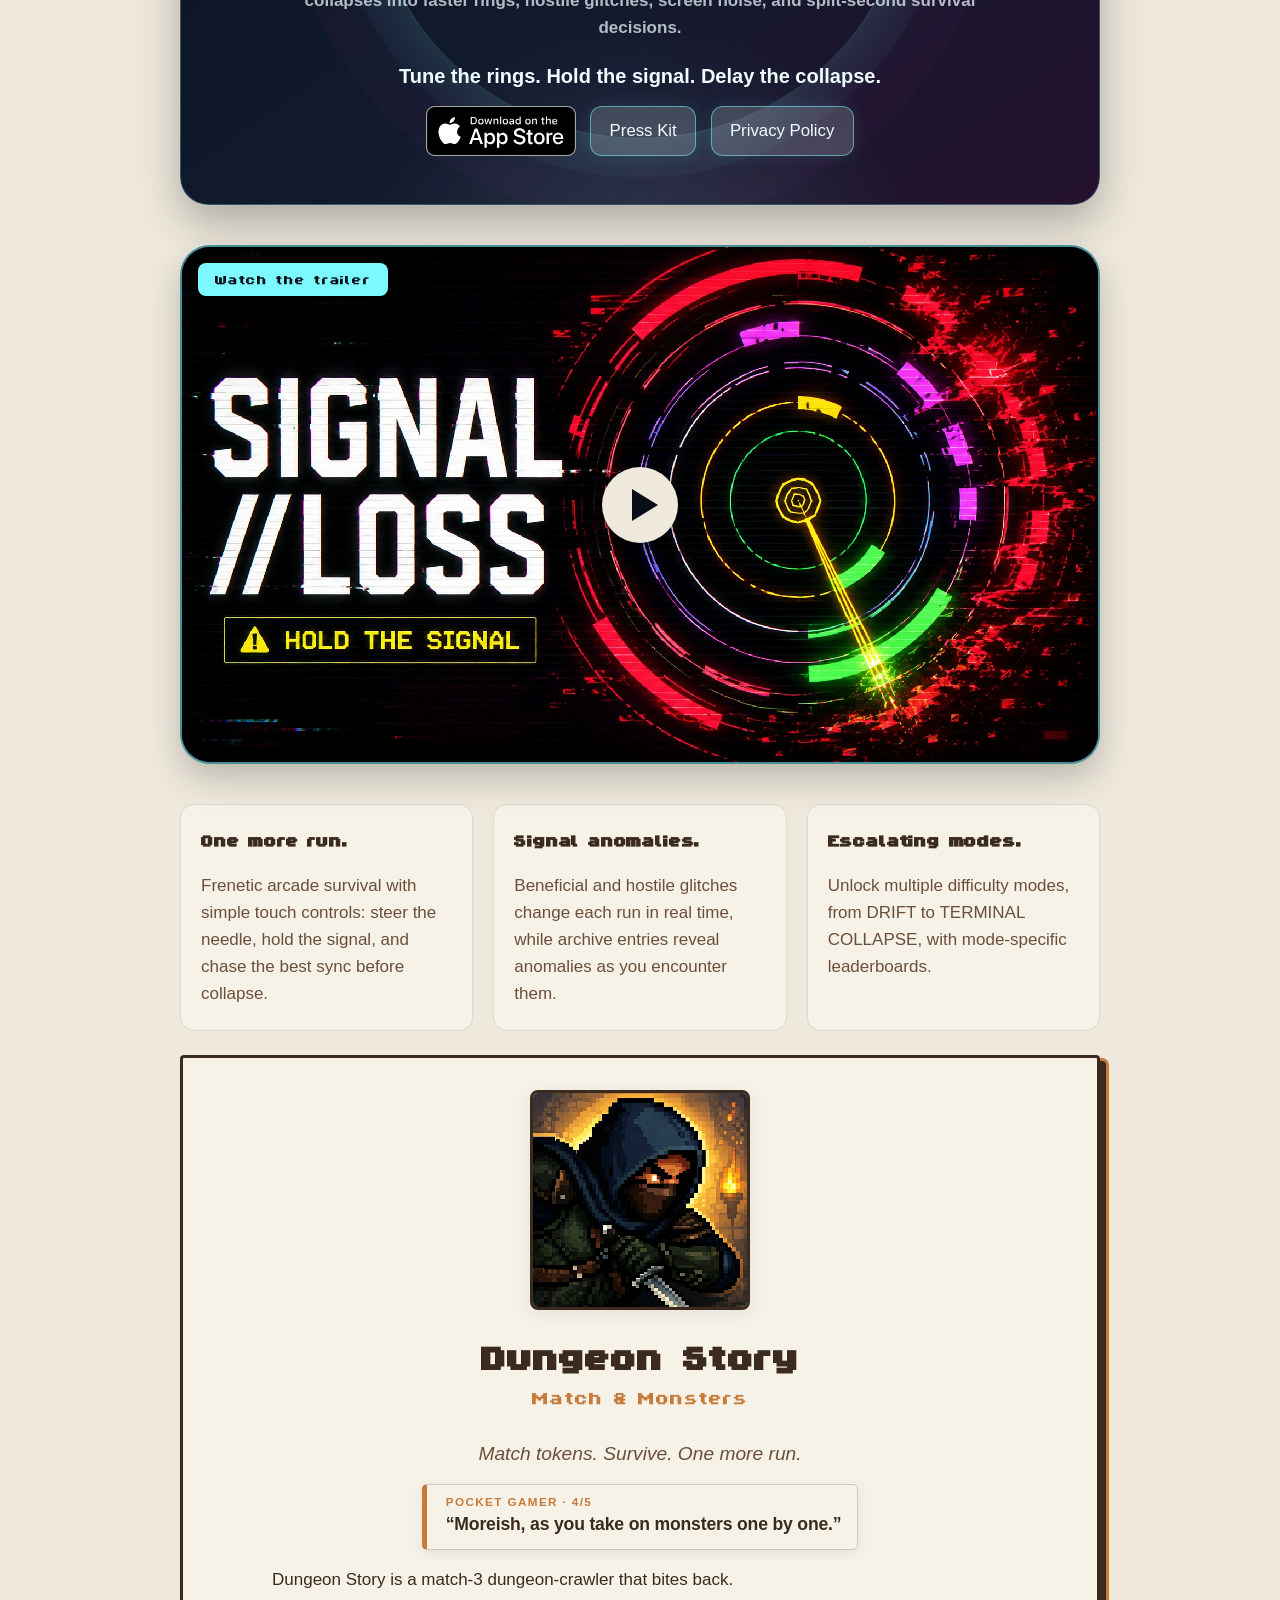
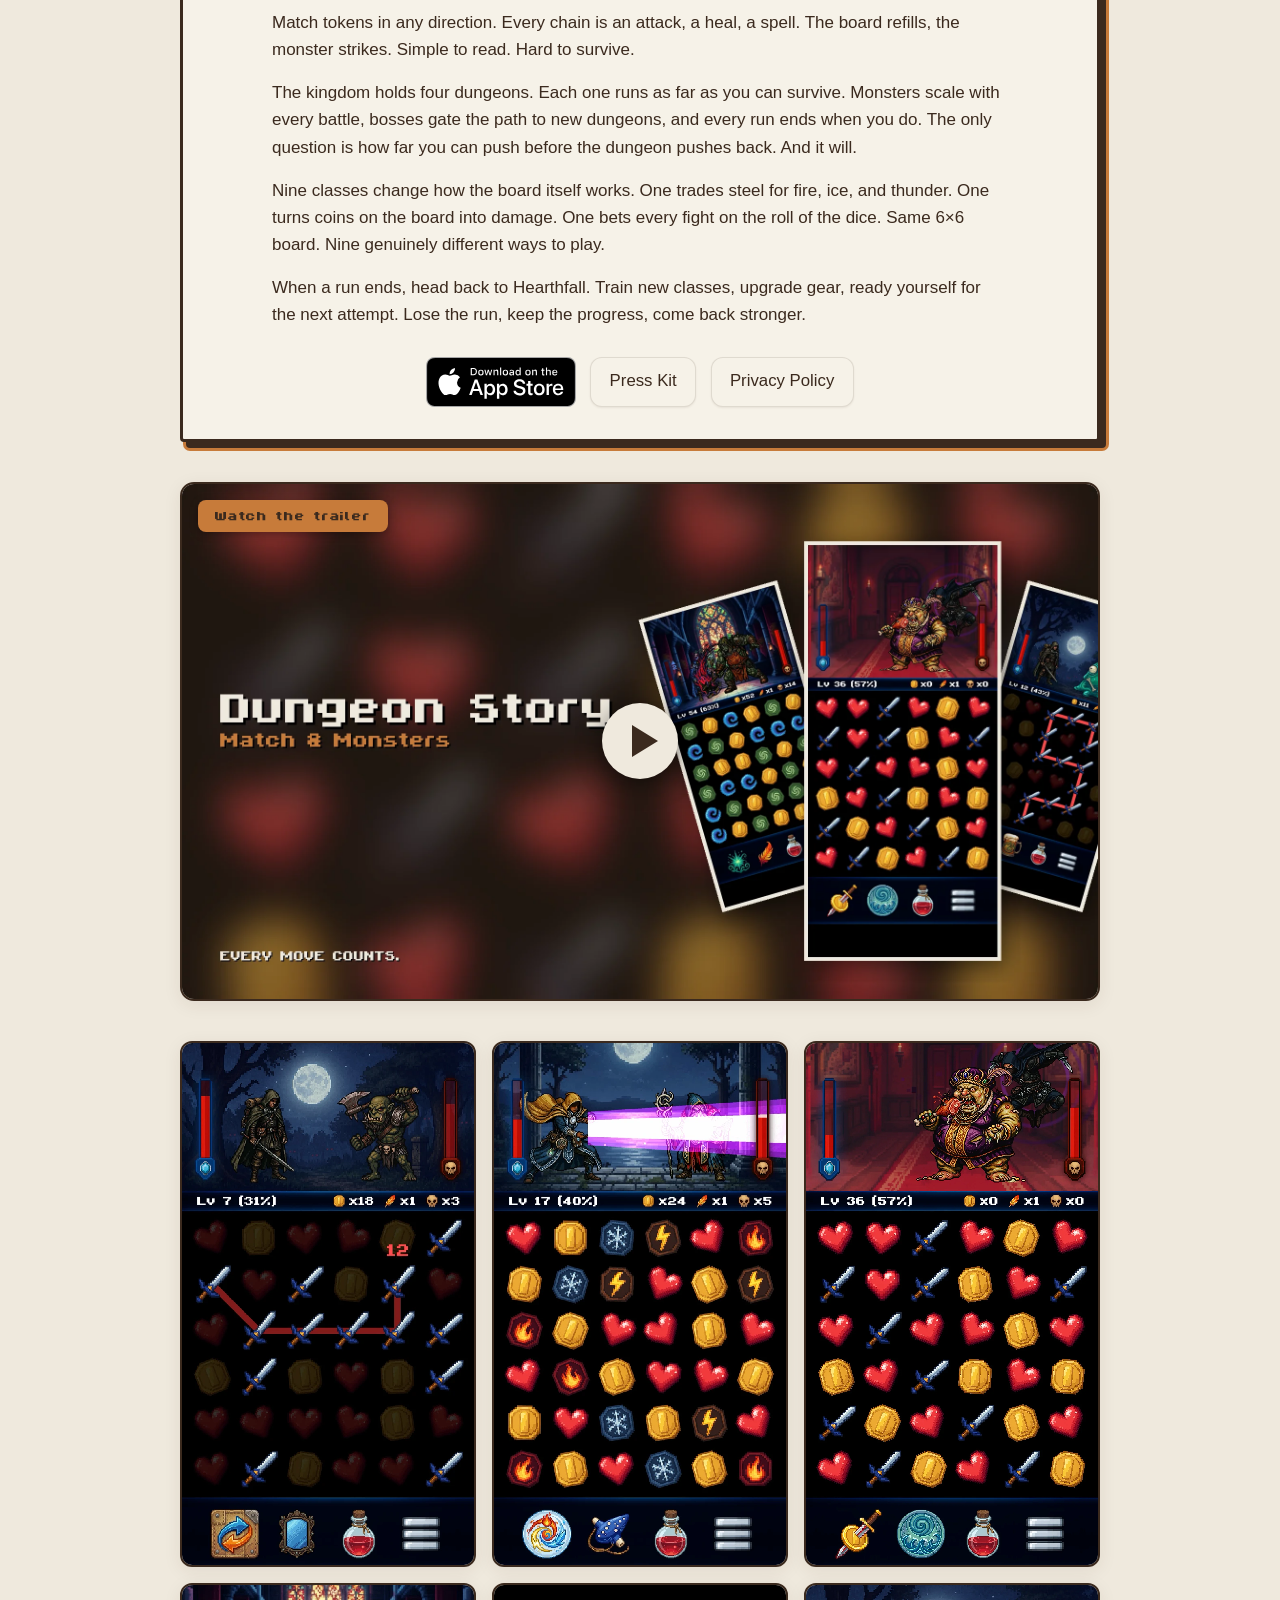
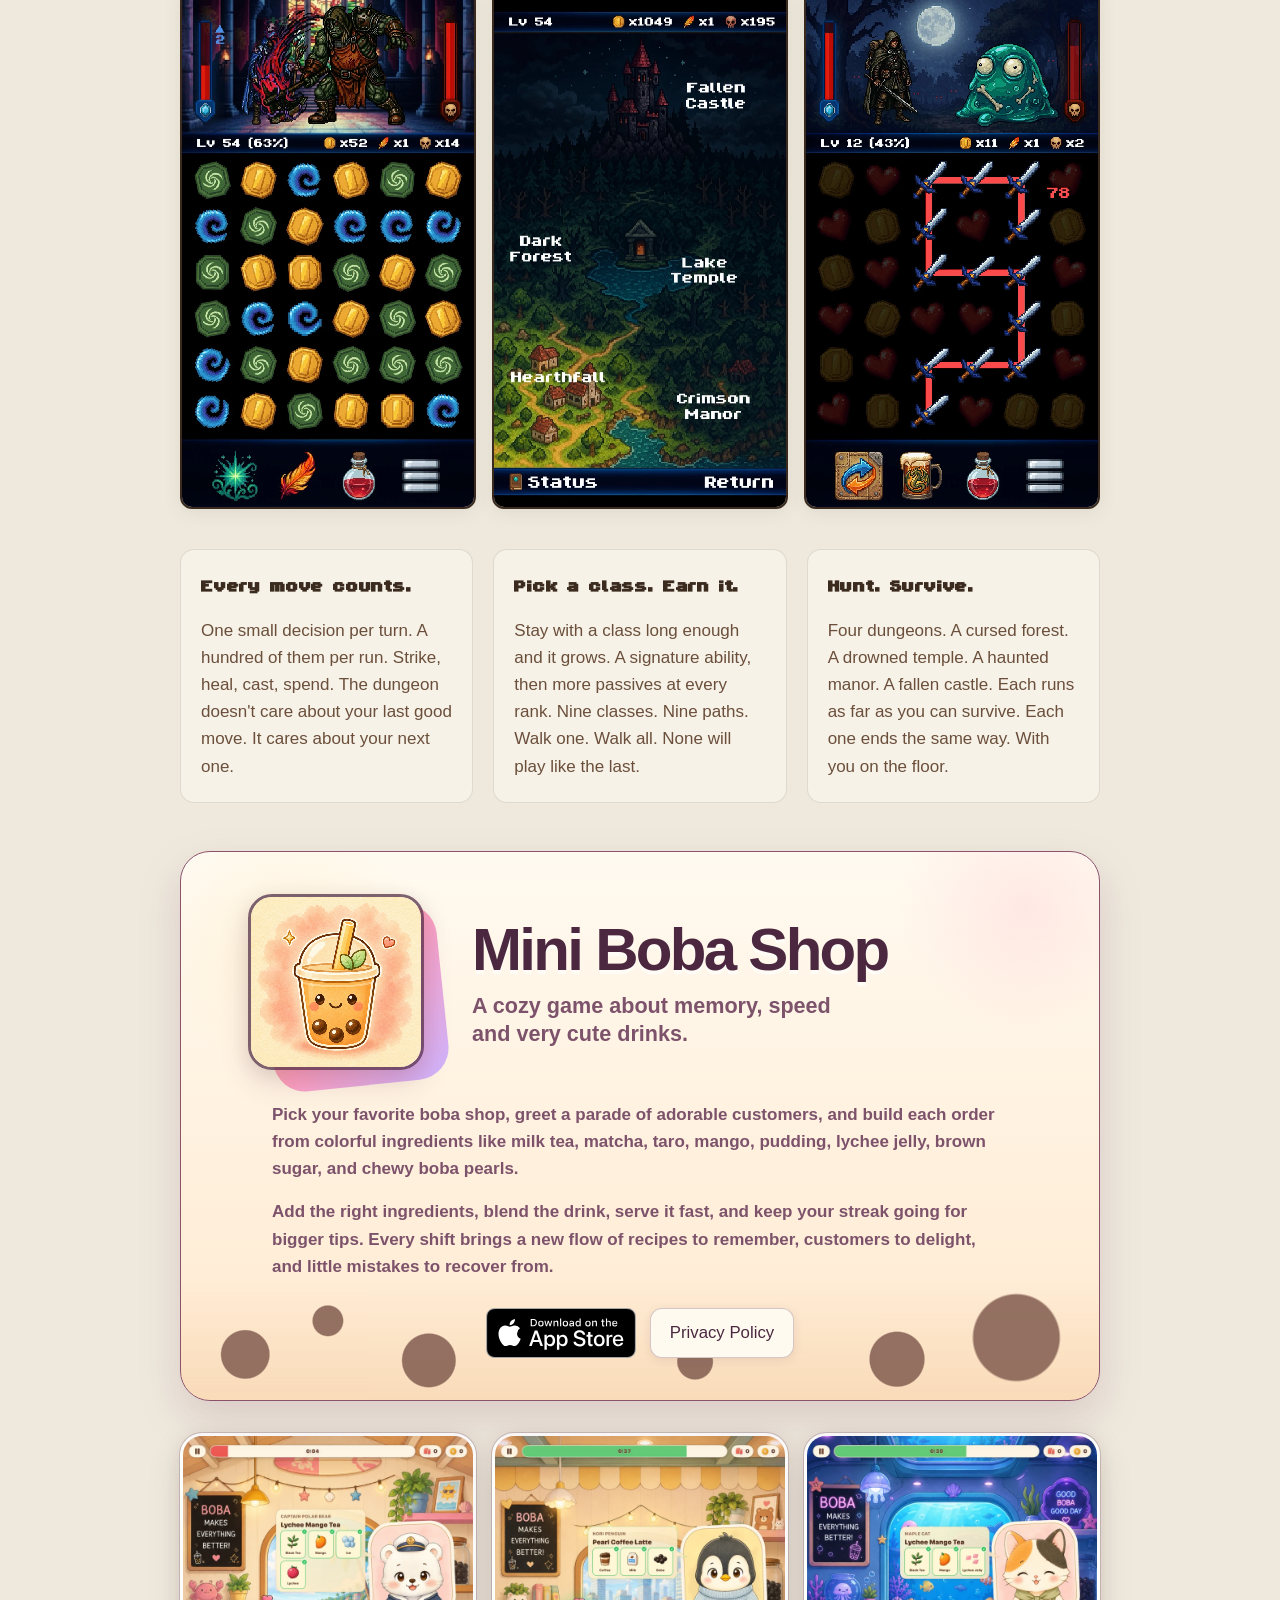
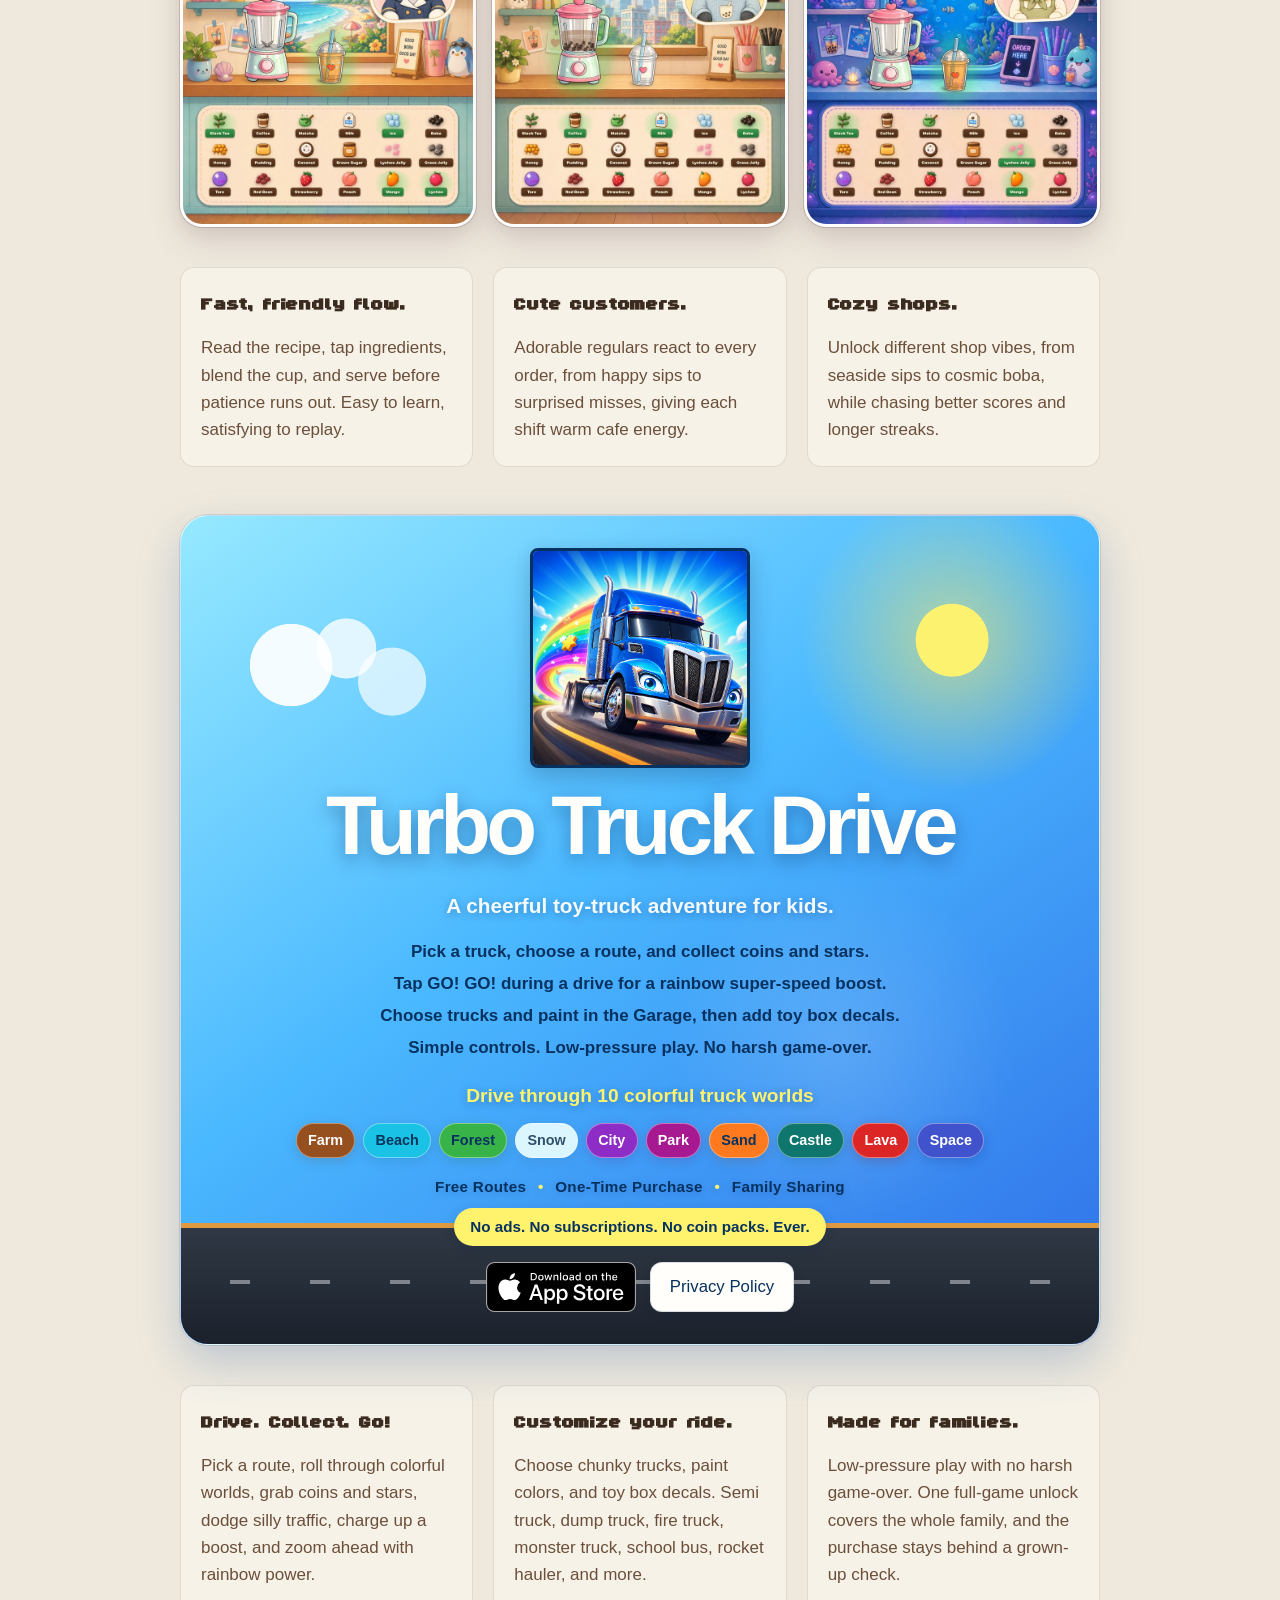
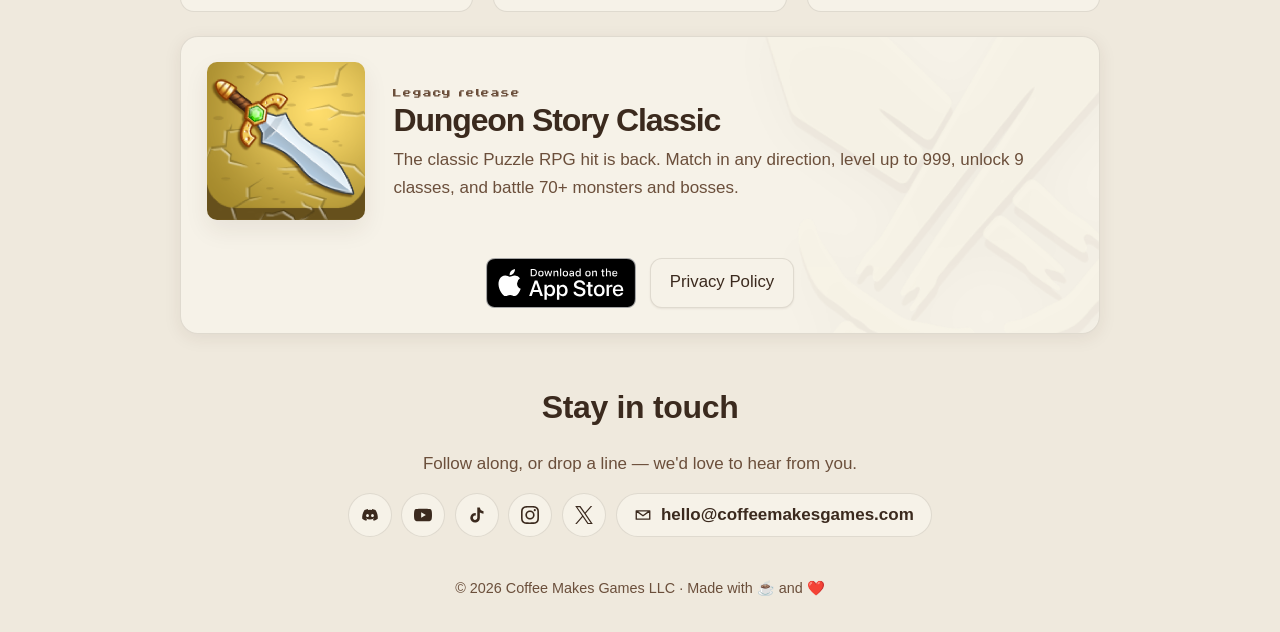
==== commit ff24ff93: "update studio site Co-authored-by: Copilot <223556219+Copilot@users.noreply.github.com>" ====
--- a/index.html
+++ b/index.html
@@ -4,7 +4,7 @@
   <meta charset="utf-8" />
   <meta name="viewport" content="width=device-width, initial-scale=1, viewport-fit=cover" />
   <title>Coffee Makes Games Studio — Indie Games</title>
-  <meta name="description" content="Coffee Makes Games is a solo indie studio making games. Dungeon Story and Turbo Truck Drive are available on iPhone and iPad." />
+  <meta name="description" content="Coffee Makes Games is a solo indie studio making games including Dungeon Story, SIGNAL//LOSS, Mini Boba Shop, and Turbo Truck Drive." />
   <meta name="theme-color" content="#EFE9DD" />
   <link rel="canonical" href="https://coffeemakesgames.com/" />
 
@@ -15,12 +15,12 @@
   <meta property="og:type" content="website" />
   <meta property="og:url" content="https://coffeemakesgames.com/" />
   <meta property="og:title" content="Coffee Makes Games — Coffee in. Games out." />
-  <meta property="og:description" content="A solo indie studio brewing games with care. Dungeon Story and Turbo Truck Drive are available on iPhone and iPad." />
+  <meta property="og:description" content="A solo indie studio brewing games with care, including Dungeon Story, SIGNAL//LOSS, Mini Boba Shop, and Turbo Truck Drive." />
   <meta property="og:image" content="https://coffeemakesgames.com/assets/og-image.png" />
   <meta name="twitter:card" content="summary_large_image" />
   <meta name="twitter:site" content="@coffeemakesgame" />
   <meta name="twitter:title" content="Coffee Makes Games" />
-  <meta name="twitter:description" content="A solo indie studio brewing games with care. Dungeon Story and Turbo Truck Drive are available on iPhone and iPad." />
+  <meta name="twitter:description" content="A solo indie studio brewing games with care, including Dungeon Story, SIGNAL//LOSS, Mini Boba Shop, and Turbo Truck Drive." />
   <meta name="twitter:image" content="https://coffeemakesgames.com/assets/og-image.png" />
 
   <link rel="stylesheet" href="/styles.css" />
@@ -213,6 +213,19 @@
       <h2 id="games-title" class="visually-hidden">Games</h2>
 
       <div class="game-card-grid">
+        <a class="game-card game-card--signal" href="#signal-loss">
+          <span class="game-card-art">
+            <img src="/assets/signal-loss/app-icon.png" alt="" width="1024" height="1024" loading="lazy" />
+          </span>
+          <span class="game-card-content">
+            <span class="game-card-title game-card-title--signal" aria-label="SIGNAL//LOSS">
+              <span aria-hidden="true">SIGNAL</span><span class="signal-title-slash" aria-hidden="true"><span></span><span></span></span><span aria-hidden="true">LOSS</span>
+            </span>
+            <span class="game-card-copy">Tune the rings. Hold the signal. Delay the collapse.</span>
+            <span class="game-card-link">View game</span>
+          </span>
+        </a>
+
         <a class="game-card game-card--dungeon" href="#dungeon-story">
           <span class="game-card-art">
             <img src="/assets/dungeon-story/app-icon.png" alt="" width="220" height="220" loading="lazy" />
@@ -225,6 +238,17 @@
           </span>
         </a>
 
+        <a class="game-card game-card--boba" href="#mini-boba-shop">
+          <span class="game-card-art">
+            <img src="/assets/mini-boba-shop/app-icon.png" alt="" width="512" height="512" loading="lazy" />
+          </span>
+          <span class="game-card-content">
+            <span class="game-card-title">Mini Boba Shop</span>
+            <span class="game-card-copy">Build cute drinks. Remember recipes. Keep the streak bubbling.</span>
+            <span class="game-card-link">View game</span>
+          </span>
+        </a>
+
         <a class="game-card game-card--truck" href="#turbo-truck-drive">
           <span class="game-card-art">
             <img src="/assets/turbo-truck-drive/app-icon.png" alt="" width="1024" height="1024" loading="lazy" />
@@ -235,7 +259,78 @@
             <span class="game-card-link">View game</span>
           </span>
         </a>
-      </div>
+
+        <a class="game-card game-card--classic" href="#dungeon-story-classic">
+          <span class="game-card-art">
+            <img src="/assets/dungeon-story-classic/app-icon.png" alt="" width="1024" height="1024" loading="lazy" />
+          </span>
+          <span class="game-card-content">
+            <span class="game-card-title">Dungeon Story</span>
+            <span class="game-card-kicker">Classic</span>
+            <span class="game-card-copy">The classic Puzzle RPG hit is back.</span>
+            <span class="game-card-link">View game</span>
+          </span>
+        </a>
+      </div>
+    </section>
+
+    <section id="signal-loss" class="game-block signal-block">
+      <svg class="signal-svg-defs" aria-hidden="true" focusable="false" width="0" height="0">
+        <filter id="signal-grid-wave" x="-8%" y="-8%" width="116%" height="116%" color-interpolation-filters="sRGB">
+          <feTurbulence type="fractalNoise" baseFrequency="0.012 0.16" numOctaves="1" seed="12" result="signalNoise">
+            <animate attributeName="baseFrequency" values="0.012 0.16; 0.018 0.24; 0.01 0.12; 0.016 0.2; 0.012 0.16" dur=".42s" repeatCount="indefinite" />
+          </feTurbulence>
+          <feDisplacementMap in="SourceGraphic" in2="signalNoise" scale="9" xChannelSelector="R" yChannelSelector="G" />
+        </filter>
+      </svg>
+      <div class="signal-frame">
+        <img class="signal-key-art" src="/assets/signal-loss/app-icon.png" alt="SIGNAL//LOSS app icon" width="1024" height="1024" loading="lazy" />
+        <h2 class="signal-title" aria-label="SIGNAL//LOSS">
+          <span aria-hidden="true">SIGNAL</span><span class="signal-title-slash" aria-hidden="true"><span></span><span></span></span><span aria-hidden="true">LOSS</span>
+        </h2>
+        <p class="signal-tagline">A minimalist arcade survival game about keeping a collapsing signal&nbsp;alive.</p>
+
+        <p class="pitch signal-pitch">
+          Rotate the phase needle, tune drifting signal rings, and hold alignment long enough to sync the system before the signal tears itself apart. Each run starts calm, then quickly collapses into faster rings, hostile glitches, screen noise, and split-second survival decisions.
+        </p>
+        <p class="signal-punch">Tune the rings. Hold the signal. Delay the collapse.</p>
+
+        <div class="cta-row signal-cta-row">
+          <a class="appstore-badge" href="https://apps.apple.com/us/app/signal-loss/id6781405491" rel="noopener" target="_blank" aria-label="Download SIGNAL//LOSS on the App Store">
+            <img src="/assets/app-store-badge.svg" alt="Download on the App Store" width="120" height="40" />
+          </a>
+          <a class="policy-cta" href="/signal-loss/press/">Press Kit</a>
+          <a class="policy-cta" href="/signal-loss/privacy/">Privacy Policy</a>
+        </div>
+      </div>
+
+      <div class="trailer signal-trailer">
+        <button class="trailer-thumb" type="button" aria-label="Play SIGNAL//LOSS trailer" data-video-id="9ocdCHjehE0" data-video-title="SIGNAL//LOSS trailer">
+          <img src="/assets/signal-loss/trailer-poster.webp" alt="SIGNAL//LOSS trailer" width="1672" height="941" loading="lazy" />
+          <span class="trailer-play" aria-hidden="true">
+            <svg viewBox="0 0 80 80" width="80" height="80" focusable="false">
+              <circle cx="40" cy="40" r="38" fill="currentColor" />
+              <polygon points="32,24 32,56 58,40" fill="#080d17" />
+            </svg>
+          </span>
+          <span class="trailer-label">Watch the trailer</span>
+        </button>
+      </div>
+
+      <ul class="features signal-features" aria-label="SIGNAL//LOSS key features">
+        <li>
+          <h3>One more run.</h3>
+          <p>Frenetic arcade survival with simple touch controls: steer the needle, hold the signal, and chase the best sync before collapse.</p>
+        </li>
+        <li>
+          <h3>Signal anomalies.</h3>
+          <p>Beneficial and hostile glitches change each run in real time, while archive entries reveal anomalies as you encounter them.</p>
+        </li>
+        <li>
+          <h3>Escalating modes.</h3>
+          <p>Unlock multiple difficulty modes, from DRIFT to TERMINAL COLLAPSE, with mode-specific leaderboards.</p>
+        </li>
+      </ul>
     </section>
 
     <section id="dungeon-story" class="game-block">
@@ -285,7 +380,7 @@
       </div>
 
       <div class="trailer">
-        <button class="trailer-thumb" type="button" aria-label="Play Dungeon Story trailer" data-video-id="pGMHCuEA0Os">
+        <button class="trailer-thumb" type="button" aria-label="Play Dungeon Story trailer" data-video-id="pGMHCuEA0Os" data-video-title="Dungeon Story trailer">
           <img src="/assets/dungeon-story/trailer-poster.webp" alt="Dungeon Story — Match &amp; Monsters trailer" width="1920" height="1080" loading="lazy" />
           <span class="trailer-play" aria-hidden="true">
             <svg viewBox="0 0 80 80" width="80" height="80" focusable="false">
@@ -318,6 +413,58 @@
         <li>
           <h3>Hunt. Survive.</h3>
           <p>Four dungeons. A cursed forest. A drowned temple. A haunted manor. A fallen castle. Each runs as far as you can survive. Each one ends the same way. With you on the floor.</p>
+        </li>
+      </ul>
+    </section>
+
+    <section id="mini-boba-shop" class="game-block boba-block">
+      <div class="boba-frame">
+        <div class="boba-hero">
+          <div class="boba-key-wrap">
+            <img class="boba-key-art" src="/assets/mini-boba-shop/app-icon.png" alt="Mini Boba Shop key art - a smiling boba drink in a cozy cafe" width="512" height="512" loading="lazy" />
+          </div>
+          <div class="boba-intro">
+            <h2 class="boba-title">Mini Boba Shop</h2>
+            <p class="boba-tagline">A cozy game about memory, speed<br>and very cute drinks.</p>
+          </div>
+        </div>
+
+        <div class="boba-body">
+          <p class="pitch boba-pitch">
+            Pick your favorite boba shop, greet a parade of adorable customers, and build each order from colorful ingredients like milk tea, matcha, taro, mango, pudding, lychee jelly, brown sugar, and chewy boba pearls.
+          </p>
+
+          <p class="pitch boba-pitch">
+            Add the right ingredients, blend the drink, serve it fast, and keep your streak going for bigger tips. Every shift brings a new flow of recipes to remember, customers to delight, and little mistakes to recover from.
+          </p>
+
+          <div class="cta-row">
+            <a class="appstore-badge" href="https://apps.apple.com/us/app/mini-boba-shop/id6776348741" rel="noopener" target="_blank" aria-label="Download Mini Boba Shop on the App Store">
+              <img src="/assets/app-store-badge.svg" alt="Download on the App Store" width="120" height="40" />
+            </a>
+            <a class="policy-cta" href="/mini-boba-shop/privacy/">Privacy Policy</a>
+          </div>
+        </div>
+      </div>
+
+      <div class="screenshots screenshots--ipad boba-screenshots" aria-label="Mini Boba Shop screenshots">
+        <img src="/assets/mini-boba-shop/screenshot-3.webp" alt="Mini Boba Shop - building a boba order with colorful ingredients" width="720" height="960" loading="lazy" />
+        <img src="/assets/mini-boba-shop/screenshot-2.webp" alt="Mini Boba Shop - animal customer ordering a drink in the cafe" width="720" height="960" loading="lazy" />
+        <img src="/assets/mini-boba-shop/screenshot-6.webp" alt="Mini Boba Shop - underwater boba shop scene with aquatic cafe decor" width="720" height="960" loading="lazy" />
+      </div>
+
+      <ul class="features boba-features" aria-label="Mini Boba Shop key features">
+        <li>
+          <h3>Fast, friendly flow.</h3>
+          <p>Read the recipe, tap ingredients, blend the cup, and serve before patience runs out. Easy to learn, satisfying to replay.</p>
+        </li>
+        <li>
+          <h3>Cute customers.</h3>
+          <p>Adorable regulars react to every order, from happy sips to surprised misses, giving each shift warm cafe energy.</p>
+        </li>
+        <li>
+          <h3>Cozy shops.</h3>
+          <p>Unlock different shop vibes, from seaside sips to cosmic boba, while chasing better scores and longer streaks.</p>
         </li>
       </ul>
     </section>
@@ -379,6 +526,23 @@
           <p>Low-pressure play with no harsh game-over. One full-game unlock covers the whole family, and the purchase stays behind a grown-up check.</p>
         </li>
       </ul>
+    </section>
+
+    <section id="dungeon-story-classic" class="game-block classic-block">
+      <div class="classic-frame">
+        <img class="classic-key-art" src="/assets/dungeon-story-classic/app-icon.png" alt="Dungeon Story Classic app icon" width="1024" height="1024" loading="lazy" />
+        <div class="classic-copy">
+          <p class="eyebrow">Legacy release</p>
+          <h2>Dungeon Story Classic</h2>
+          <p>The classic Puzzle RPG hit is back. Match in any direction, level up to 999, unlock 9 classes, and battle 70+ monsters and bosses.</p>
+        </div>
+        <div class="cta-row classic-cta-row">
+          <a class="appstore-badge" href="https://apps.apple.com/us/app/dungeon-story-classic/id560744147" rel="noopener" target="_blank" aria-label="Download Dungeon Story Classic on the App Store">
+            <img src="/assets/app-store-badge.svg" alt="Download on the App Store" width="120" height="40" />
+          </a>
+          <a class="policy-cta" href="/dungeon-story-classic/privacy/">Privacy Policy</a>
+        </div>
+      </div>
     </section>
 
     <section id="contact" class="contact">
@@ -439,7 +603,7 @@
           const iframe = document.createElement('iframe');
           iframe.src = 'https://www.youtube-nocookie.com/embed/' + id +
             '?autoplay=1&rel=0&modestbranding=1&playsinline=1';
-          iframe.title = 'Dungeon Story trailer';
+          iframe.title = btn.getAttribute('data-video-title') || 'Game trailer';
           iframe.allow = 'accelerometer; autoplay; clipboard-write; encrypted-media; gyroscope; picture-in-picture; web-share';
           iframe.allowFullscreen = true;
           iframe.loading = 'lazy';
--- a/styles.css
+++ b/styles.css
@@ -286,14 +286,14 @@
 }
 .game-card-grid {
   display: grid;
-  grid-template-columns: repeat(auto-fit, minmax(min(100%, 320px), 1fr));
+  grid-template-columns: repeat(auto-fit, minmax(min(100%, 300px), 1fr));
   gap: 1rem;
 }
 .game-card {
   display: grid;
   grid-template-columns: 112px 1fr;
   gap: 1.15rem;
-  min-height: 0;
+  min-height: 10.95rem;
   padding: 1.1rem;
   border: 1px solid var(--border-soft);
   border-radius: 18px;
@@ -325,12 +325,15 @@
   object-fit: cover;
   box-shadow: 0 10px 24px var(--shadow-color);
 }
-.game-card--dungeon .game-card-art img {
+.game-card--dungeon .game-card-art img,
+.game-card--classic .game-card-art img {
   image-rendering: pixelated;
   image-rendering: crisp-edges;
   border-radius: 10px;
 }
-.game-card--truck .game-card-art img {
+.game-card--boba .game-card-art img,
+.game-card--truck .game-card-art img,
+.game-card--signal .game-card-art img {
   border-radius: 10px;
 }
 .game-card-content {
@@ -359,6 +362,22 @@
   line-height: 1.05;
   letter-spacing: -0.035em;
 }
+.game-card-title--signal {
+  display: inline-flex;
+  align-items: center;
+}
+.game-card-title--signal .signal-title-slash {
+  width: .62em;
+  height: 1em;
+  margin: -.08em .03em 0 .07em;
+  color: currentColor;
+  transform: translateY(.1em);
+}
+.game-card-title--signal .signal-title-slash span {
+  width: .13em;
+  height: 1.08em;
+  box-shadow: 0 0 8px rgba(124, 249, 255, .18);
+}
 .game-card-kicker {
   margin-top: .2rem;
   color: var(--accent);
@@ -389,6 +408,102 @@
 .game-card:hover .game-card-link::after,
 .game-card:focus-visible .game-card-link::after {
   transform: translateX(3px);
+}
+
+.game-card--classic {
+  gap: 1rem;
+  opacity: .94;
+}
+.game-card--classic .game-card-copy {
+  margin-top: .45rem;
+}
+.game-card--classic .game-card-kicker {
+  margin-top: 0;
+  color: var(--brown);
+  font-size: clamp(1.35rem, 2.6vw, 1.8rem);
+  font-weight: 800;
+  line-height: 1.05;
+  letter-spacing: -0.035em;
+}
+
+/* ---------- Dungeon Story Classic ---------- */
+.classic-block {
+  margin-top: 3rem;
+}
+.classic-frame {
+  --classic-swords-opacity: .2;
+  --classic-swords-shadow: rgba(112, 68, 42, 0.22);
+  display: grid;
+  grid-template-columns: auto minmax(0, 1fr);
+  column-gap: clamp(1.15rem, 3vw, 1.8rem);
+  row-gap: 1.35rem;
+  align-items: center;
+  position: relative;
+  overflow: hidden;
+  width: 100%;
+  margin: 0 auto;
+  padding: clamp(1.1rem, 3vw, 1.6rem);
+  border: 1px solid var(--border-soft);
+  border-radius: 18px;
+  background: var(--cream-soft);
+  box-shadow: var(--shadow-soft);
+}
+.classic-frame::before {
+  content: "";
+  position: absolute;
+  top: 50%;
+  right: clamp(-7rem, -8vw, -3.5rem);
+  width: clamp(19rem, 42vw, 29rem);
+  aspect-ratio: 2 / 3;
+  background: url("/assets/dungeon-story-classic/menu-swords.png") center / contain no-repeat;
+  filter:
+    drop-shadow(0 10px 0 var(--classic-swords-shadow))
+    drop-shadow(0 18px 26px rgba(0, 0, 0, 0.16));
+  opacity: var(--classic-swords-opacity);
+  transform: translateY(-50%) rotate(-8deg);
+  pointer-events: none;
+}
+.classic-frame > * {
+  position: relative;
+  z-index: 1;
+}
+:root[data-theme="dark"] .classic-frame {
+  --classic-swords-opacity: .16;
+  --classic-swords-shadow: rgba(255, 230, 160, 0.12);
+}
+@media (prefers-color-scheme: dark) {
+  :root:not([data-theme="light"]) .classic-frame {
+    --classic-swords-opacity: .16;
+    --classic-swords-shadow: rgba(255, 230, 160, 0.12);
+  }
+}
+.classic-key-art {
+  width: clamp(128px, 18vw, 158px);
+  height: auto;
+  aspect-ratio: 1 / 1;
+  image-rendering: pixelated;
+  image-rendering: crisp-edges;
+  border-radius: 10px;
+  box-shadow: 0 10px 24px var(--shadow-color);
+}
+.classic-copy {
+  align-self: center;
+}
+.classic-copy h2 {
+  margin: .15rem 0 .55rem;
+  color: var(--brown);
+  font-size: clamp(1.45rem, 3vw, 2rem);
+  line-height: 1.05;
+  letter-spacing: -0.035em;
+}
+.classic-copy p {
+  margin: 0;
+  color: var(--brown-soft);
+}
+.classic-cta-row {
+  grid-column: 1 / -1;
+  justify-content: center;
+  margin-top: .15rem;
 }
 
 /* steam wisps rising from the coffee surface (animated SVG paths) */
@@ -445,6 +560,238 @@
   image-rendering: pixelated;
   image-rendering: crisp-edges;
   box-shadow: var(--shadow-soft);
+}
+
+/* ---------- Mini Boba Shop (cafe block) ---------- */
+.boba-block {
+  margin-top: 3rem;
+}
+
+.boba-frame {
+  --boba-ink: #4b2840;
+  --boba-soft-ink: #7d526b;
+  --boba-cream: #fff8ec;
+  --boba-milk: #ffe7cb;
+  --boba-pink: #ff9fbe;
+  --boba-pink-deep: #c45d86;
+  --boba-taro: #cdb4ff;
+  --boba-matcha: #9edc95;
+  --boba-mango: #ffd166;
+  --boba-brown: #5c3127;
+  --boba-shadow: rgba(119, 68, 92, 0.18);
+  --boba-border: #8b526c;
+  --boba-floor: linear-gradient(180deg, rgba(233, 183, 127, 0), rgba(233, 183, 127, .42));
+  position: relative;
+  overflow: hidden;
+  padding: clamp(1.75rem, 4vw, 2.6rem) clamp(1.35rem, 4vw, 2.4rem);
+  border: 1px solid var(--boba-border);
+  border-radius: 30px;
+  color: var(--boba-ink);
+  background:
+    radial-gradient(circle at 92% 10%, rgba(255, 159, 190, .18), transparent 8rem),
+    radial-gradient(circle at 12% 18%, rgba(255, 209, 102, .14), transparent 8rem),
+    linear-gradient(180deg, #fffaf0 0%, #ffe9cf 100%);
+  box-shadow: 0 18px 44px var(--boba-shadow);
+}
+:root[data-theme="dark"] .boba-frame {
+  --boba-ink: #fff0c9;
+  --boba-soft-ink: rgba(255, 240, 201, .82);
+  --boba-cream: #24182b;
+  --boba-milk: #3a2433;
+  --boba-pink: #ff8fb5;
+  --boba-pink-deep: #ffb1c9;
+  --boba-taro: #bda5ff;
+  --boba-matcha: #9de49a;
+  --boba-mango: #ffd166;
+  --boba-brown: #241512;
+  --boba-shadow: rgba(0, 0, 0, .42);
+  --boba-border: #ffb1c9;
+  --boba-floor: linear-gradient(180deg, rgba(43, 24, 26, 0), rgba(43, 24, 26, .58));
+  background:
+    radial-gradient(circle at 12% 20%, rgba(255, 209, 102, .12), transparent 8rem),
+    linear-gradient(180deg, #23162d 0%, #47233f 100%);
+}
+@media (prefers-color-scheme: dark) {
+  :root:not([data-theme="light"]) .boba-frame {
+    --boba-ink: #fff0c9;
+    --boba-soft-ink: rgba(255, 240, 201, .82);
+    --boba-cream: #24182b;
+    --boba-milk: #3a2433;
+    --boba-pink: #ff8fb5;
+    --boba-pink-deep: #ffb1c9;
+    --boba-taro: #bda5ff;
+    --boba-matcha: #9de49a;
+    --boba-mango: #ffd166;
+    --boba-brown: #241512;
+    --boba-shadow: rgba(0, 0, 0, .42);
+    --boba-border: #ffb1c9;
+    --boba-floor: linear-gradient(180deg, rgba(43, 24, 26, 0), rgba(43, 24, 26, .58));
+    background:
+      radial-gradient(circle at 12% 20%, rgba(255, 209, 102, .12), transparent 8rem),
+      linear-gradient(180deg, #23162d 0%, #47233f 100%);
+  }
+}
+.boba-frame::before,
+.boba-frame::after {
+  content: "";
+  position: absolute;
+  pointer-events: none;
+}
+.boba-frame::before {
+  display: none;
+}
+:root[data-theme="dark"] .boba-frame::before {
+  background:
+    linear-gradient(90deg, rgba(255, 177, 201, .08), transparent 27%);
+}
+@media (prefers-color-scheme: dark) {
+  :root:not([data-theme="light"]) .boba-frame::before {
+    background:
+      linear-gradient(90deg, rgba(255, 177, 201, .08), transparent 27%);
+  }
+}
+.boba-frame::after {
+  inset: auto 0 0;
+  height: clamp(6.75rem, 11vw, 7.5rem);
+  opacity: .66;
+  background:
+    radial-gradient(circle at 91% 48%, var(--boba-brown) 0 2.65rem, transparent 2.78rem),
+    radial-gradient(circle at 7% 62%, var(--boba-brown) 0 1.48rem, transparent 1.56rem),
+    radial-gradient(circle at 16% 34%, var(--boba-brown) 0 .92rem, transparent 1rem),
+    radial-gradient(circle at 27% 67%, var(--boba-brown) 0 1.64rem, transparent 1.72rem),
+    radial-gradient(circle at 39% 44%, var(--boba-brown) 0 1rem, transparent 1.08rem),
+    radial-gradient(circle at 56% 68%, var(--boba-brown) 0 1.08rem, transparent 1.16rem),
+    radial-gradient(circle at 65% 40%, var(--boba-brown) 0 .9rem, transparent .98rem),
+    radial-gradient(circle at 78% 66%, var(--boba-brown) 0 1.68rem, transparent 1.76rem),
+    var(--boba-floor);
+}
+.boba-frame > * {
+  position: relative;
+  z-index: 1;
+}
+.boba-hero {
+  display: grid;
+  grid-template-columns: minmax(132px, 176px) minmax(0, 1fr);
+  gap: clamp(1.25rem, 3.5vw, 2.25rem);
+  align-items: center;
+  max-width: 49rem;
+  margin: 0 auto 1.95rem;
+  text-align: left;
+}
+.boba-key-wrap {
+  position: relative;
+  justify-self: center;
+}
+.boba-key-wrap::before {
+  content: "";
+  position: absolute;
+  inset: 9% -11% -9% 11%;
+  z-index: -1;
+  border-radius: 32px;
+  background:
+    linear-gradient(135deg, var(--boba-mango), var(--boba-pink), var(--boba-taro));
+  transform: rotate(-6deg);
+}
+.boba-key-art {
+  display: block;
+  width: clamp(132px, 22vw, 176px);
+  height: auto;
+  aspect-ratio: 1 / 1;
+  border: 3px solid rgba(75, 40, 64, .72);
+  border-radius: 24px;
+  image-rendering: pixelated;
+  image-rendering: crisp-edges;
+  box-shadow:
+    0 12px 28px var(--boba-shadow),
+    var(--shadow-soft);
+}
+.boba-title {
+  margin: 0;
+  color: var(--boba-ink);
+  font-size: clamp(2.25rem, 5vw, 3.75rem);
+  line-height: 1;
+  letter-spacing: -0.045em;
+  text-shadow: 0 4px 0 rgba(255, 255, 255, .58);
+}
+:root[data-theme="dark"] .boba-title {
+  text-shadow: 0 4px 16px rgba(0, 0, 0, .42);
+}
+@media (prefers-color-scheme: dark) {
+  :root:not([data-theme="light"]) .boba-title {
+    text-shadow: 0 4px 16px rgba(0, 0, 0, .42);
+  }
+}
+.boba-tagline {
+  max-width: 31rem;
+  margin: .75rem 0 0;
+  color: var(--boba-soft-ink);
+  font-weight: 850;
+  font-size: clamp(1.05rem, 2.3vw, 1.35rem);
+  line-height: 1.34;
+}
+.boba-intro {
+  padding-left: clamp(.25rem, 1vw, .75rem);
+  padding-top: .35rem;
+}
+.boba-body {
+  max-width: 49rem;
+  margin: 0 auto;
+}
+.boba-pitch {
+  max-width: 49rem;
+  color: var(--boba-soft-ink);
+  font-weight: 620;
+}
+.boba-frame .policy-cta {
+  background: #fffaf0;
+  color: var(--boba-ink);
+  border-color: rgba(75, 40, 64, .24);
+  box-shadow: 0 2px 10px rgba(119, 68, 92, .12);
+}
+.boba-frame .policy-cta:hover {
+  background: #fff4e4;
+  border-color: var(--boba-pink-deep);
+  box-shadow: 0 5px 16px rgba(119, 68, 92, .18);
+}
+:root[data-theme="dark"] .boba-frame .policy-cta {
+  background: #fff0c9;
+  color: #4b2840;
+  border-color: rgba(255, 177, 201, .72);
+  box-shadow:
+    0 0 0 1px rgba(75, 40, 64, .28),
+    0 6px 18px rgba(0, 0, 0, .24);
+}
+:root[data-theme="dark"] .boba-frame .policy-cta:hover {
+  background: #ffe4bd;
+  border-color: #ffb1c9;
+}
+@media (prefers-color-scheme: dark) {
+  :root:not([data-theme="light"]) .boba-frame .policy-cta {
+    background: #fff0c9;
+    color: #4b2840;
+    border-color: rgba(255, 177, 201, .72);
+    box-shadow:
+      0 0 0 1px rgba(75, 40, 64, .28),
+      0 6px 18px rgba(0, 0, 0, .24);
+  }
+  :root:not([data-theme="light"]) .boba-frame .policy-cta:hover {
+    background: #ffe4bd;
+    border-color: #ffb1c9;
+  }
+}
+.boba-features li {
+  border-color: rgba(196, 93, 134, .2);
+}
+.boba-features h3 {
+  font-family: var(--font-sans);
+  color: #c45d86;
+  font-size: 1.45rem;
+  font-weight: 900;
+  letter-spacing: -0.02em;
+}
+:root[data-theme="dark"] .boba-features h3 { color: #ffb1c9; }
+@media (prefers-color-scheme: dark) {
+  :root:not([data-theme="light"]) .boba-features h3 { color: #ffb1c9; }
 }
 
 .truck-block {
@@ -817,6 +1164,210 @@
   :root:not([data-theme="light"]) .truck-features h3 { color: #72ddff; }
 }
 
+/* ---------- SIGNAL//LOSS ---------- */
+.signal-block {
+  --signal-cyan: #7cf9ff;
+  margin-top: 3rem;
+}
+
+.signal-svg-defs {
+  position: absolute;
+  width: 0;
+  height: 0;
+  overflow: hidden;
+}
+
+.signal-frame {
+  --signal-ink: #eefbff;
+  --signal-muted: rgba(238, 251, 255, .72);
+  --signal-cyan: #7cf9ff;
+  position: relative;
+  overflow: hidden;
+  padding: clamp(1.85rem, 5vw, 3rem) clamp(1.25rem, 4vw, 2.4rem);
+  border: 1px solid rgba(124, 249, 255, .28);
+  border-radius: 28px;
+  color: var(--signal-ink);
+  text-align: center;
+  background:
+    radial-gradient(circle at 16% 16%, rgba(124, 249, 255, .22), transparent 12rem),
+    radial-gradient(circle at 88% 12%, rgba(255, 84, 188, .18), transparent 11rem),
+    radial-gradient(circle at 50% 115%, rgba(124, 249, 255, .16), transparent 18rem),
+    linear-gradient(145deg, #080d17 0%, #101a2c 52%, #24112d 100%);
+  box-shadow:
+    0 0 0 1px rgba(255, 255, 255, .08),
+    0 18px 44px rgba(0, 0, 0, .28);
+}
+.signal-frame::before,
+.signal-frame::after {
+  content: "";
+  position: absolute;
+  pointer-events: none;
+  border-radius: 50%;
+}
+.signal-frame::before {
+  width: min(34rem, 74vw);
+  aspect-ratio: 1;
+  left: 50%;
+  top: 50%;
+  border: 1px solid rgba(124, 249, 255, .2);
+  box-shadow:
+    0 0 0 2.4rem rgba(124, 249, 255, .035),
+    0 0 0 5.2rem rgba(255, 84, 188, .028),
+    0 0 56px rgba(124, 249, 255, .15);
+  transform: translate(-50%, -50%);
+}
+.signal-frame::after {
+  inset: 0;
+  border-radius: 28px;
+  background:
+    linear-gradient(90deg, rgba(124, 249, 255, .1) 1px, transparent 1px) 0 0 / 4.5rem 4.5rem,
+    linear-gradient(0deg, rgba(124, 249, 255, .075) 1px, transparent 1px) 0 0 / 4.5rem 4.5rem;
+  mask-image: linear-gradient(180deg, rgba(0, 0, 0, .6), transparent 72%);
+  animation: signalGridWave 5.25s steps(1, end) infinite;
+  will-change: filter;
+}
+.signal-frame > * {
+  position: relative;
+  z-index: 1;
+}
+
+@keyframes signalGridWave {
+  0%, 54%, 80%, 100% {
+    filter: none;
+  }
+  57%, 61%, 65%, 69%, 73%, 77% {
+    filter: url("#signal-grid-wave");
+  }
+}
+
+@media (prefers-reduced-motion: reduce) {
+  .signal-frame::after {
+    animation: none;
+  }
+}
+.signal-key-art {
+  display: block;
+  width: clamp(132px, 22vw, 176px);
+  height: auto;
+  aspect-ratio: 1 / 1;
+  margin: 0 auto 1.25rem;
+  border: 3px solid rgba(124, 249, 255, .72);
+  border-radius: 18px;
+  box-shadow:
+    0 0 28px rgba(124, 249, 255, .18),
+    0 12px 28px rgba(0, 0, 0, .32),
+    var(--shadow-soft);
+}
+.signal-title {
+  display: inline-flex;
+  align-items: center;
+  justify-content: center;
+  margin: 0;
+  color: var(--signal-ink);
+  font-size: clamp(2.45rem, 8vw, 5.4rem);
+  font-weight: 950;
+  line-height: .9;
+  letter-spacing: -0.065em;
+  text-shadow:
+    0 0 18px rgba(124, 249, 255, .24),
+    0 4px 22px rgba(0, 0, 0, .48);
+}
+.signal-title-slash {
+  position: relative;
+  display: inline-block;
+  width: .68em;
+  height: 1.02em;
+  margin: -.08em .04em 0 .08em;
+  color: rgba(238, 251, 255, .96);
+  transform: translateY(.03em);
+}
+.signal-title-slash span {
+  position: absolute;
+  top: -.05em;
+  width: .14em;
+  height: 1.16em;
+  border-radius: 999px;
+  background: currentColor;
+  box-shadow: 0 0 14px rgba(124, 249, 255, .16);
+  transform: rotate(11deg);
+}
+.signal-title-slash span:first-child {
+  left: .15em;
+}
+.signal-title-slash span:last-child {
+  right: .15em;
+}
+.signal-tagline {
+  max-width: 54rem;
+  margin: 1.55rem auto .6rem;
+  color: var(--signal-muted);
+  font-size: clamp(1.05rem, 2.2vw, 1.35rem);
+  font-weight: 780;
+  line-height: 1.35;
+}
+.pitch.signal-pitch {
+  max-width: 46rem;
+  margin-top: 1.45rem;
+  margin-bottom: 0;
+  color: var(--signal-muted);
+  font-weight: 620;
+  text-align: center;
+}
+.signal-punch {
+  margin: 1.35rem auto 0;
+  color: var(--signal-ink);
+  font-size: clamp(1.05rem, 2vw, 1.25rem);
+  font-weight: 900;
+  line-height: 1.35;
+}
+.signal-cta-row {
+  margin-top: 1.35rem;
+}
+.signal-frame .policy-cta {
+  background: rgba(238, 251, 255, .18);
+  color: var(--signal-ink);
+  border-color: rgba(124, 249, 255, .52);
+  box-shadow: 0 0 18px rgba(124, 249, 255, .1);
+}
+.signal-frame .policy-cta:hover {
+  background: rgba(124, 249, 255, .28);
+  border-color: rgba(124, 249, 255, .78);
+  box-shadow: 0 6px 18px rgba(0, 0, 0, .22);
+}
+.signal-trailer .trailer-thumb,
+.signal-trailer .trailer-iframe {
+  border-color: rgba(124, 249, 255, .55);
+  border-radius: 30px;
+  background: #090f1b;
+  box-shadow: 0 14px 34px rgba(0, 0, 0, .22);
+}
+.signal-trailer .trailer-thumb img {
+  image-rendering: pixelated;
+  image-rendering: crisp-edges;
+}
+.signal-trailer .trailer-label {
+  color: #080d17;
+  background: var(--signal-cyan);
+}
+.signal-trailer .trailer-thumb:hover .trailer-play,
+.signal-trailer .trailer-thumb:focus-visible .trailer-play {
+  color: var(--signal-cyan);
+}
+.signal-features li {
+  border-color: rgba(124, 249, 255, .22);
+}
+.signal-features h3 {
+  font-family: var(--font-sans);
+  color: #16808c;
+  font-size: 1.45rem;
+  font-weight: 900;
+  letter-spacing: -0.02em;
+}
+:root[data-theme="dark"] .signal-features h3 { color: #7cf9ff; }
+@media (prefers-color-scheme: dark) {
+  :root:not([data-theme="light"]) .signal-features h3 { color: #7cf9ff; }
+}
+
 .pixel-title {
   font-family: var(--font-pixel);
   font-size: clamp(2.2rem, 6vw, 3.5rem);
@@ -1035,6 +1586,28 @@
   background: var(--cream-soft);
   box-shadow: var(--shadow-soft);
 }
+.screenshots.screenshots--ipad {
+  grid-template-columns: repeat(3, minmax(0, 1fr));
+  width: 100%;
+  margin: 2rem auto 0;
+  align-items: start;
+}
+.screenshots.screenshots--ipad img {
+  height: auto;
+  aspect-ratio: 3 / 4;
+  object-fit: cover;
+  image-rendering: auto;
+  border: 3px solid rgba(255, 255, 255, .9);
+  border-radius: 22px;
+  background: var(--cream-soft);
+  box-shadow:
+    0 0 0 1px rgba(75, 40, 64, .2),
+    0 14px 34px rgba(75, 40, 64, .14),
+    var(--shadow-soft);
+}
+.screenshots.boba-screenshots {
+  gap: clamp(.7rem, 1.8vw, 1rem);
+}
 
 /* ---------- Features ---------- */
 .features {
@@ -1304,6 +1877,9 @@
   .game-card--dungeon .game-card-art img {
     border-radius: 8px;
   }
+  .game-card--boba .game-card-art img {
+    border-radius: 15px;
+  }
   .game-card-status {
     margin-bottom: .45rem;
     font-size: .72rem;
@@ -1319,6 +1895,47 @@
     box-shadow:
       4px 4px 0 0 var(--brown),
       4px 4px 0 2px var(--accent);
+  }
+  .review-badge {
+    width: 100%;
+    max-width: 100%;
+  }
+  .review-badge-quote {
+    overflow-x: visible;
+    white-space: normal;
+  }
+  .boba-frame,
+  .truck-frame,
+  .signal-frame {
+    padding: 1.5rem 1.1rem;
+  }
+  .classic-frame {
+    grid-template-columns: 1fr;
+    justify-items: center;
+    text-align: center;
+  }
+  .classic-cta-row {
+    justify-content: center;
+  }
+  .signal-pitch {
+    text-align: left;
+  }
+  .boba-hero {
+    grid-template-columns: 1fr;
+    text-align: center;
+  }
+  .boba-intro {
+    padding-left: 0;
+    padding-right: 0;
+    padding-top: .25rem;
+  }
+  .boba-tagline {
+    margin-left: auto;
+    margin-right: auto;
+  }
+  .screenshots--ipad {
+    grid-template-columns: 1fr;
+    max-width: min(100%, 28rem);
   }
   .pitch { text-align: left; }
   .hero { padding-top: 2.5rem; }
